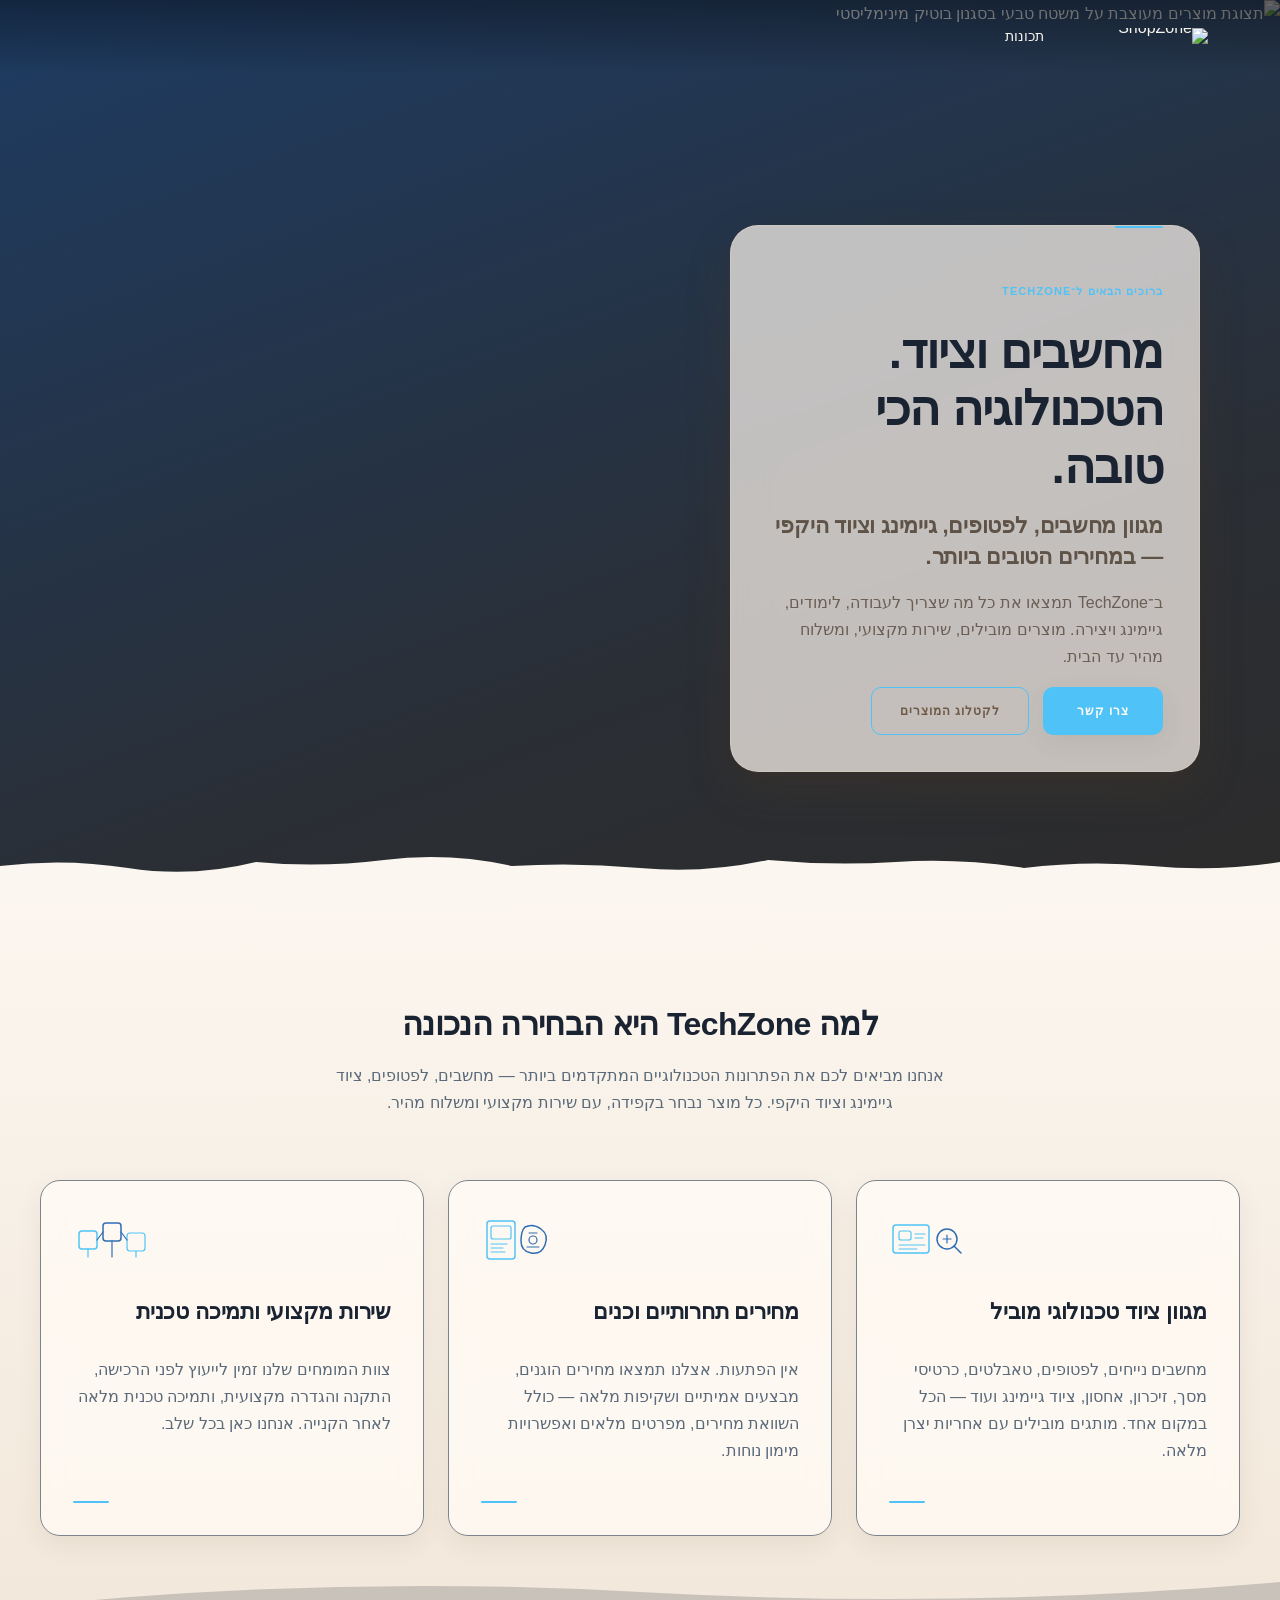
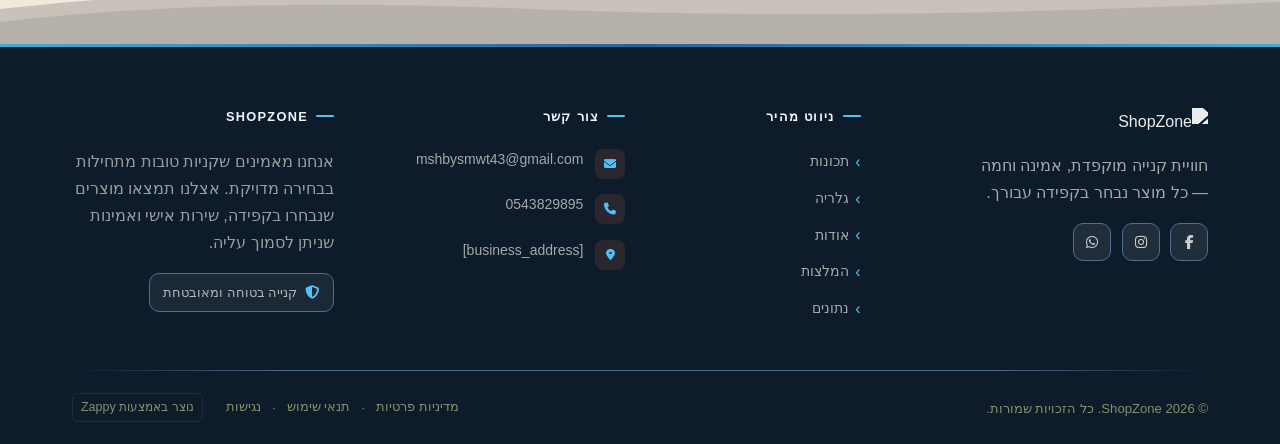
==== index.html @ a3709733 "Background sync: Progressive GitHub Sync" ====
<!DOCTYPE html>
<html lang="he" dir="rtl">
<head>
    <meta charset="UTF-8">
    <meta name="viewport" content="width=device-width, initial-scale=1.0">
    <meta name="robots" content="index, follow">
    <title>ShopZone | מסחר / קמעונאות</title>
    <meta name="description" content="An online store focused on selling products. The specific niche, product type, and brand identity are yet to be defined.">
    <meta name="keywords" content="">
    
    <!-- Favicons -->
    <link rel="icon" type="image/x-icon" href="/assets/favicon.ico">
    <link rel="icon" type="image/png" sizes="16x16" href="/assets/favicon-16x16.png">
    <link rel="icon" type="image/png" sizes="32x32" href="/assets/favicon-32x32.png">
    <link rel="icon" type="image/png" sizes="48x48" href="/assets/favicon-48x48.png">
    <link rel="icon" type="image/png" sizes="192x192" href="/assets/favicon-192x192.png">
    <link rel="icon" type="image/png" sizes="512x512" href="/assets/favicon-512x512.png">
    <link rel="apple-touch-icon" href="/assets/apple-touch-icon.png">
    <!-- Zappy Analytics -->
<script>
(function() {
  'use strict';
  
  // Configuration
  var config = {
    websiteId: '7cd62b9d-da8c-4a7e-b53e-143ec09399de',
    apiUrl: 'https://api.zappy5.com/api/analytics/track',
    sessionDuration: 30 * 60 * 1000, // 30 minutes
    visitorDuration: 30 * 24 * 60 * 60 * 1000, // 30 days
    trackPageViews: true,
    trackClicks: true,
    trackFormSubmissions: true
  };
  
  // Generate or retrieve persistent visitor ID (30 days)
  function getVisitorId() {
    var visitorKey = 'zappy_visitor_' + config.websiteId;
    var visitor = null;
    
    try {
      visitor = localStorage.getItem(visitorKey);
      if (visitor) {
        var visitorData = JSON.parse(visitor);
        var now = Date.now();
        
        // Check if visitor ID is still valid (30 days)
        if (now - visitorData.created < config.visitorDuration) {
          // Update last seen timestamp
          visitorData.lastSeen = now;
          localStorage.setItem(visitorKey, JSON.stringify(visitorData));
          return visitorData.id;
        }
      }
    } catch (e) {
      console.warn('Zappy Analytics: LocalStorage not available');
    }
    
    // Generate new visitor ID
    var newVisitorId = 'zv_' + Date.now() + '_' + Math.random().toString(36).substr(2, 9);
    
    try {
      localStorage.setItem(visitorKey, JSON.stringify({
        id: newVisitorId,
        created: Date.now(),
        lastSeen: Date.now()
      }));
    } catch (e) {
      // Continue without local storage
    }
    
    return newVisitorId;
  }
  
  // Generate or retrieve session ID (30 minutes)
  function getSessionId() {
    var sessionKey = 'zappy_session_' + config.websiteId;
    var session = null;
    
    try {
      session = sessionStorage.getItem(sessionKey);
      if (session) {
        var sessionData = JSON.parse(session);
        var now = Date.now();
        
        // Check if session is still valid
        if (now - sessionData.timestamp < config.sessionDuration) {
          // Update timestamp
          sessionData.timestamp = now;
          sessionStorage.setItem(sessionKey, JSON.stringify(sessionData));
          return sessionData.id;
        }
      }
    } catch (e) {
      console.warn('Zappy Analytics: SessionStorage not available');
    }
    
    // Generate new session ID
    var newSessionId = 'zs_' + Date.now() + '_' + Math.random().toString(36).substr(2, 9);
    
    try {
      sessionStorage.setItem(sessionKey, JSON.stringify({
        id: newSessionId,
        timestamp: Date.now()
      }));
    } catch (e) {
      // Continue without session storage
    }
    
    return newSessionId;
  }
  
  var visitorId = getVisitorId();
  var sessionId = getSessionId();
  
  // Track an event
  function trackEvent(eventType, data) {
    data = data || {};
    
    var eventData = {
      website_id: config.websiteId,
      event_type: eventType,
      page_path: window.location.pathname,
      referrer: document.referrer || 'direct',
      visitor_id: visitorId,
      session_id: sessionId,
      metadata: data
    };
    
    // Use sendBeacon if available (better for page unload events)
    if (navigator.sendBeacon) {
      var blob = new Blob([JSON.stringify(eventData)], { type: 'application/json' });
      navigator.sendBeacon(config.apiUrl, blob);
    } else {
      // Fallback to fetch
      fetch(config.apiUrl, {
        method: 'POST',
        headers: {
          'Content-Type': 'application/json'
        },
        body: JSON.stringify(eventData),
        keepalive: true
      }).catch(function(error) {
        console.warn('Zappy Analytics: Failed to track event', error);
      });
    }
  }
  
  // Track page view
  if (config.trackPageViews) {
    trackEvent('pageview', {
      title: document.title,
      url: window.location.href
    });
  }
  
  // Track clicks on important elements
  if (config.trackClicks) {
    document.addEventListener('click', function(e) {
      var target = e.target;
      
      // Track button clicks (counted as actions)
      if (target.tagName === 'BUTTON' || target.closest('button')) {
        var button = target.tagName === 'BUTTON' ? target : target.closest('button');
        trackEvent('click', {
          element: 'button',
          text: button.textContent.trim().substring(0, 100),
          id: button.id || null,
          class: button.className || null
        });
      }
      
      // Track link clicks (navigation - not counted as actions)
      else if (target.tagName === 'A' || target.closest('a')) {
        var link = target.tagName === 'A' ? target : target.closest('a');
        trackEvent('navigation', {
          element: 'link',
          text: link.textContent.trim().substring(0, 100),
          href: link.href,
          external: link.hostname !== window.location.hostname
        });
      }
    }, true);
  }
  
  // Track form submissions
  if (config.trackFormSubmissions) {
    document.addEventListener('submit', function(e) {
      var form = e.target;
      
      trackEvent('form_submit', {
        form_id: form.id || null,
        form_name: form.name || null,
        form_action: form.action || null,
        form_method: form.method || 'GET'
      });
    }, true);
  }
  
  // Track time on page (send on page unload)
  var pageLoadTime = Date.now();
  
  window.addEventListener('beforeunload', function() {
    var timeOnPage = Math.floor((Date.now() - pageLoadTime) / 1000); // in seconds
    
    trackEvent('page_unload', {
      time_on_page: timeOnPage,
      page_path: window.location.pathname
    });
  });
  
  // Expose tracking function globally for custom events
  window.zappyAnalytics = {
    track: trackEvent,
    getVisitorId: function() { return visitorId; },
    getSessionId: function() { return sessionId; }
  };
  
})();
</script>
<!-- End Zappy Analytics -->
    <meta property="og:title" content="ShopZone | מסחר / קמעונאות">
  <meta property="og:description" content="An online store focused on selling products. The specific niche, product type, and brand identity are yet to be defined.">
  <meta property="og:type" content="website">
  <meta property="og:locale" content="he_IL">
  
  <meta name="twitter:card" content="summary_large_image">
  <meta name="twitter:title" content="ShopZone | מסחר / קמעונאות">
  <meta name="twitter:description" content="An online store focused on selling products. The specific niche, product type, and brand identity are yet to be defined.">
  
  <link rel="stylesheet" href="https://cdnjs.cloudflare.com/ajax/libs/font-awesome/6.4.0/css/all.min.css">

    <!-- Favicons -->
    <link rel="icon" type="image/x-icon" href="/assets/favicon.ico">
    <link rel="icon" type="image/png" sizes="16x16" href="/assets/favicon-16x16.png">
    <link rel="icon" type="image/png" sizes="32x32" href="/assets/favicon-32x32.png">
    <link rel="icon" type="image/png" sizes="48x48" href="/assets/favicon-48x48.png">
    <link rel="icon" type="image/png" sizes="192x192" href="/assets/favicon-192x192.png">
    <link rel="icon" type="image/png" sizes="512x512" href="/assets/favicon-512x512.png">
    <link rel="apple-touch-icon" href="/assets/apple-touch-icon.png">
    <!-- Cookie Consent -->
    <link rel="stylesheet" href="https://cdn.jsdelivr.net/npm/vanilla-cookieconsent@3/dist/cookieconsent.css">
    <script src="https://cdn.jsdelivr.net/npm/vanilla-cookieconsent@3/dist/cookieconsent.umd.js"></script>
    <!-- Mickidum Accessibility Toolbar -->
    <script src="https://cdn.jsdelivr.net/gh/mickidum/acc_toolbar/acctoolbar/acctoolbar.min.js"></script>
    <link rel="stylesheet" href="/styles.css">

    <style id="zappy-dropdown-submenu-styles">
      /* ========== DESKTOP DROPDOWN SUBMENU STYLES ========== */
      /* Base styles for dropdown submenus - parent must be positioned */
      .nav-menu li:has(.sub-menu), nav li:has(.sub-menu), .navbar li:has(.sub-menu), #navMenu li:has(.sub-menu) { position: relative; }
      /* Submenu base - hidden by default */
      .nav-menu .sub-menu, nav .sub-menu, .navbar .sub-menu, #navMenu .sub-menu { display: block !important; position: absolute !important; top: 100%; left: 0; min-width: 220px; background: white; border-radius: 8px; box-shadow: 0 8px 25px rgba(0,0,0,0.15); padding: 8px 0; opacity: 0; visibility: hidden; transform: translateY(10px); transition: all 0.3s ease; z-index: 1000; list-style: none; pointer-events: none; }
      /* CRITICAL: Desktop hover styles to show dropdown */
      .nav-menu li:hover > .sub-menu, nav li:hover > .sub-menu, .navbar li:hover > .sub-menu, #navMenu li:hover > .sub-menu { opacity: 1 !important; visibility: visible !important; transform: translateY(0) !important; pointer-events: auto !important; }
      /* Submenu item styling */
      .sub-menu li { list-style: none; margin: 0; padding: 0; }
      .sub-menu a { display: block !important; padding: 10px 16px !important; color: var(--text-dark, #333) !important; font-weight: 500; text-decoration: none; white-space: nowrap; transition: background-color 0.2s; }
      .sub-menu a:hover { background-color: #f5f5f5; }
      /* RTL (Hebrew/Arabic) dropdown positioning */
      [dir="rtl"] .nav-menu .sub-menu, [dir="rtl"] nav .sub-menu, [dir="rtl"] .navbar .sub-menu, html[lang="he"] .nav-menu .sub-menu, html[lang="he"] nav .sub-menu, html[lang="he"] .navbar .sub-menu, html[lang="ar"] .nav-menu .sub-menu, html[lang="ar"] nav .sub-menu, html[lang="ar"] .navbar .sub-menu { left: auto !important; right: 0 !important; }
      /* Hide empty dropdown menus */
      .sub-menu:empty, .sub-menu:not(:has(li:not(.zappy-hidden-menu-item))), .sub-menu:not(:has(li)) { display: none !important; opacity: 0 !important; visibility: hidden !important; pointer-events: none !important; }
      /* Desktop: show submenu on Menu Group hover */
      li:has(.menu-group-title):hover > .sub-menu { opacity: 1 !important; visibility: visible !important; transform: translateY(0) !important; pointer-events: auto !important; }
      /* Menu Group title styling */
      .nav-menu > li > .menu-group-title, #navMenu > li > .menu-group-title { display: inline-block; padding: 0.5rem 1rem; cursor: default; user-select: none; }
      
      /* ========== MOBILE SUBMENU STYLES ========== */
      @media (max-width: 768px) {
        .nav-menu .sub-menu, nav .sub-menu, .navbar .sub-menu, #navMenu .sub-menu { position: static !important; transform: none !important; box-shadow: none !important; background: transparent !important; max-height: 0; overflow: hidden; opacity: 0; visibility: hidden; transition: max-height 0.3s ease, opacity 0.3s ease; padding: 0 !important; border-radius: 0 !important; }
        .sub-menu.mobile-expanded { max-height: 500px !important; opacity: 1 !important; visibility: visible !important; padding: 8px 0 8px 16px !important; }
        [dir="rtl"] .sub-menu.mobile-expanded, html[lang="he"] .sub-menu.mobile-expanded { padding: 8px 16px 8px 0 !important; }
        /* Disable hover behavior on mobile */
        .nav-menu li:hover > .sub-menu, nav li:hover > .sub-menu, .navbar li:hover > .sub-menu, #navMenu li:hover > .sub-menu { opacity: 0; visibility: hidden; pointer-events: none; }
        .nav-menu li > .sub-menu.mobile-expanded, nav li > .sub-menu.mobile-expanded, .navbar li > .sub-menu.mobile-expanded, #navMenu li > .sub-menu.mobile-expanded { opacity: 1 !important; visibility: visible !important; pointer-events: auto !important; }
        .nav-menu li:has(.sub-menu), nav li:has(.sub-menu), .navbar li:has(.sub-menu), #navMenu li:has(.sub-menu) { display: flex !important; flex-wrap: wrap !important; align-items: center !important; position: relative !important; min-height: 44px !important; }
        .nav-menu li:has(.sub-menu) > a, nav li:has(.sub-menu) > a, .navbar li:has(.sub-menu) > a, #navMenu li:has(.sub-menu) > a { flex: 1 !important; min-width: 0 !important; }
        .nav-menu li:has(.sub-menu) > .menu-group-title, nav li:has(.sub-menu) > .menu-group-title, .navbar li:has(.sub-menu) > .menu-group-title, #navMenu li:has(.sub-menu) > .menu-group-title { flex: 1 !important; min-width: 0 !important; padding: 0 !important; line-height: inherit !important; }
        .nav-menu li:has(.sub-menu) > .sub-menu, nav li:has(.sub-menu) > .sub-menu, .navbar li:has(.sub-menu) > .sub-menu, #navMenu li:has(.sub-menu) > .sub-menu { flex-basis: 100% !important; width: 100% !important; }
        .nav-menu li:has(.sub-menu) > a [class*="chevron"], .nav-menu li:has(.sub-menu) > a [class*="arrow"], .nav-menu li:has(.sub-menu) > a .fa-chevron-down, .nav-menu li:has(.sub-menu) > a .fa-angle-down, nav li:has(.sub-menu) > a [class*="chevron"], nav li:has(.sub-menu) > a [class*="arrow"], #navMenu li:has(.sub-menu) > a [class*="chevron"], #navMenu li:has(.sub-menu) > a [class*="arrow"] { display: none !important; visibility: hidden !important; }
        .mobile-submenu-toggle { display: flex !important; align-items: center !important; justify-content: center !important; width: 44px !important; height: auto !important; background: transparent !important; border: none !important; cursor: pointer !important; color: var(--text-light) !important; position: static !important; flex-shrink: 0 !important; align-self: stretch !important; z-index: 2 !important; padding: 0 !important; margin: 0 !important; }
        .mobile-submenu-toggle::after { content: '' !important; width: 0 !important; height: 0 !important; border-left: 6px solid transparent !important; border-right: 6px solid transparent !important; border-top: 7px solid currentColor !important; transition: transform 0.3s ease !important; }
        .mobile-submenu-toggle.expanded::after { transform: rotate(180deg) !important; }
        .sub-menu a { padding: 10px 0 !important; display: block !important; color: var(--text-light) !important; }
        .navbar .sub-menu li a, nav.navbar .sub-menu li a, .zappy-products-dropdown .sub-menu a { color: var(--text-light) !important; }
      }
      @media (min-width: 769px) { .mobile-submenu-toggle { display: none !important; } }
    </style>

    <style id="mobile-lang-menu-deployed-css">
    @media (max-width: 768px) {
      .lang-switcher,
      .nav-cta-container .lang-switcher,
      .nav-container .lang-switcher,
      .navbar .lang-switcher,
      .navbar .nav-cta-container .lang-switcher,
      .nav-icons-left .lang-switcher,
      .nav-ecommerce-icons .lang-switcher { display: none !important; }
      .mobile-lang-menu { width: 100%; border-top: 1px solid rgba(128,128,128,0.2); padding: 8px 0 0 0; margin-top: 8px; }
      .mobile-lang-toggle { display: flex !important; align-items: center; justify-content: space-between; width: 100%; padding: 12px 16px; background: none; border: none; cursor: pointer; font-size: 15px; color: inherit; font-family: inherit; }
      .mobile-lang-toggle::after { content: ''; display: inline-block; width: 8px; height: 8px; border-right: 2px solid currentColor; border-bottom: 2px solid currentColor; transform: rotate(45deg); transition: transform 0.3s ease; margin-left: 8px; }
      .mobile-lang-toggle.expanded::after { transform: rotate(-135deg); }
      .mobile-lang-options { max-height: 0; overflow: hidden; transition: max-height 0.3s ease; }
      .mobile-lang-options.expanded { max-height: 300px; }
      .mobile-lang-option { display: flex !important; align-items: center; gap: 10px; padding: 10px 24px; text-decoration: none; color: inherit; font-size: 14px; font-family: inherit; }
      .mobile-lang-option:hover { background: rgba(128,128,128,0.1); }
      .mobile-lang-option.active { font-weight: 600; opacity: 0.7; pointer-events: none; }
      .mobile-lang-option img { width: 20px; height: 20px; border-radius: 50%; }
    }
    @media (min-width: 769px) {
      .mobile-lang-menu { display: none !important; }
    }
    </style>

    <style id="zappy-widget-visibility">
      #mic-access-tool-general-button, .mic-access-tool-general-button,
      #mic-init-access-tool .mic-access-tool-general-button, #mic-init-access-tool #mic-access-tool-general-button,
      ._access-icon, #mic-access-tool-box, .mic-access-tool-box,
      #mic-init-access-tool #mic-access-tool-box, div[id*="mic-access-tool-box"], ._access-menu {
        display: none !important; visibility: hidden !important; opacity: 0 !important; pointer-events: none !important;
      }
    </style>
</head>
<body>

  <nav class="navbar" dir="rtl">
  <button class="mobile-toggle" id="mobileToggle" aria-label="Menu">
    <svg class="hamburger-icon" width="24" height="24" viewBox="0 0 24 24" fill="none">
      <path d="M3 12h18M3 6h18M3 18h18" stroke="currentColor" stroke-width="2" stroke-linecap="round"></path>
    </svg>
    <svg class="close-icon" width="24" height="24" viewBox="0 0 24 24" fill="none" style="display: none;">
      <path d="M18 6L6 18M6 6l12 12" stroke="currentColor" stroke-width="2" stroke-linecap="round"></path>
    </svg>
  </button>

  <button class="phone-header-btn" data-phone="0543829895" aria-label="Call">
    <svg width="20" height="20" viewBox="0 0 24 24" fill="currentColor">
      <path d="M22 16.92v3a2 2 0 0 1-2.18 2 19.79 19.79 0 0 1-8.63-3.07 19.5 19.5 0 0 1-6-6 19.79 19.79 0 0 1-3.07-8.67A2 2 0 0 1 4.11 2h3a2 2 0 0 1 2 1.72 12.84 12.84 0 0 0 .7 2.81 2 2 0 0 1-.45 2.11L8.09 9.91a16 16 0 0 0 6 6l1.27-1.27a2 2 0 0 1 2.11-.45 12.84 12.84 0 0 0 2.81.7A2 2 0 0 1 22 16.92z"></path>
    </svg>
  </button>

  <div class="nav-container">
    <div class="nav-right-group"><div class="nav-brand">
      <a href="/" class="logo-link">
        <img src="/assets/business-logo.webp" alt="ShopZone" class="logo">
      </a>
    </div><ul class="nav-menu" id="navMenu"><li><a href="#features">תכונות</a></li></ul></div>

    

    <div class="nav-cta-container"></div>
  </div>
</nav>
<script>

// Navbar Mobile Menu Toggle and Contrast Fix
(function() {
  // Use 'load' event instead of 'DOMContentLoaded' to ensure we run AFTER all other scripts
  window.addEventListener('load', function() {
    
    // FIX MOBILE BUTTON CONTRAST
    // Detect navbar background color and apply contrasting color to mobile buttons
    const navbar = document.querySelector('.navbar, nav, header');
    if (!navbar) {
      console.log('[Navbar] Navbar element not found');
      return;
    }
    
    // DECLARE VARIABLES EARLY to avoid Temporal Dead Zone errors
    // These are used in multiple places below
    let mobileToggle = document.getElementById('mobileToggle') ||
                       document.querySelector('.mobile-toggle') ||
                       document.querySelector('.hamburger') ||
                       document.querySelector('.hamburger-menu') ||
                       document.querySelector('.menu-toggle') ||
                       document.querySelector('.burger-menu') ||
                       document.querySelector('[aria-label="Menu"]') ||
                       document.querySelector('[aria-label="תפריט"]');
    
    const phoneBtn = document.querySelector('.phone-header-btn');
    
    const computedStyle = window.getComputedStyle(navbar);
    let bgColor = computedStyle.backgroundColor;
    
    console.log('[Navbar] Initial navbar background:', bgColor);
    
    // Check if background is transparent or rgba with 0 alpha
    const isTransparent = bgColor === 'transparent' || 
                         bgColor === 'rgba(0, 0, 0, 0)' ||
                         (bgColor.startsWith('rgba') && bgColor.includes(', 0)'));
    
    if (isTransparent) {
      // Check for background-image or gradient
      const bgImage = computedStyle.backgroundImage;
      if (bgImage && bgImage !== 'none') {
        console.log('[Navbar] Navbar has background image/gradient, using dark text');
        bgColor = 'rgb(240, 240, 240)'; // Assume light background
      } else {
        // Transparent navbar - check body background
        const bodyBg = window.getComputedStyle(document.body).backgroundColor;
        console.log('[Navbar] Navbar transparent, using body background:', bodyBg);
        bgColor = bodyBg;
      }
    }
    
    // Calculate luminance to determine if background is light or dark
    const rgb = bgColor.match(/\d+/g);
    if (rgb && rgb.length >= 3) {
      const r = parseInt(rgb[0]);
      const g = parseInt(rgb[1]);
      const b = parseInt(rgb[2]);
      const luminance = (0.299 * r + 0.587 * g + 0.114 * b) / 255;
      
      // Mobile button colors are set by Claude's AI-generated CSS (same as .nav-menu a)
      // No dynamic color overrides needed - colors come from the generated navbar CSS
      console.log('[Navbar] Mobile button colors preserved from Claude CSS (luminance:', luminance.toFixed(2) + ')');
      
      // FIX ICON SIZES - Ensure SVGs are properly sized and visible
      // INJECT CRITICAL CSS TO OVERRIDE ANY CONFLICTING RULES
      const criticalCSS = document.createElement('style');
      criticalCSS.id = 'zappy-mobile-nav-fix';
      const htmlLang = document.documentElement.lang || 'en';
      const htmlDir = document.documentElement.dir || 'ltr';
      // Check both dir attribute AND lang for RTL detection
      // dir="rtl" is the most reliable indicator
      const isRTL = htmlDir === 'rtl' || htmlLang === 'he' || htmlLang === 'ar';
      
      criticalCSS.textContent = `
        /* Hide mobile buttons on desktop, show only on mobile */
        @media (min-width: 769px) {
          .mobile-toggle,
          .phone-header-btn {
            display: none !important;
          }
        }
        
        /* Show and position mobile buttons correctly on mobile */
        @media (max-width: 768px) {
          .mobile-toggle,
          .phone-header-btn {
            position: absolute !important;
            top: 50% !important;
            transform: translateY(-50%) !important;
            z-index: 1001 !important;
            display: flex !important;
            align-items: center !important;
            justify-content: center !important;
            width: 36px !important;
            height: 36px !important;
            border-radius: 50% !important;
            border: none !important;
            cursor: pointer !important;
            padding: 6px !important;
            background: none !important;
            color: var(--nav-text, var(--text-light)) !important;
          }
          
          /* LTR positioning (default): hamburger LEFT, phone RIGHT */
          html:not([dir="rtl"]):not([lang="he"]):not([lang="ar"]) .mobile-toggle,
          html[dir="ltr"] .mobile-toggle {
            left: 12px !important;
            right: auto !important;
          }
          html:not([dir="rtl"]):not([lang="he"]):not([lang="ar"]) .phone-header-btn,
          html[dir="ltr"] .phone-header-btn {
            right: 12px !important;
            left: auto !important;
          }
          
          /* RTL positioning: hamburger RIGHT, phone LEFT */
          html[dir="rtl"] .mobile-toggle,
          html[lang="he"] .mobile-toggle,
          html[lang="ar"] .mobile-toggle {
            right: 12px !important;
            left: auto !important;
          }
          html[dir="rtl"] .phone-header-btn,
          html[lang="he"] .phone-header-btn,
          html[lang="ar"] .phone-header-btn {
            left: 12px !important;
            right: auto !important;
          }
          
          /* CRITICAL: Ensure nav-container has min-height on mobile */
          /* All children are positioned absolutely/fixed on mobile, so height:auto collapses to 0 */
          .nav-container {
            min-height: 70px !important;
            position: relative !important;
          }
          
          /* Ensure SVG icons are properly sized and inherit color */
          .mobile-toggle svg,
          .phone-header-btn svg {
            width: 24px !important;
            height: 24px !important;
            /* Don't force display - let JavaScript control hamburger/close toggle */
          }
          
          /* Reset nav-cta-container on mobile - remove desktop box-shadow/padding */
          /* that creates a visible ghost box when CTA button is hidden */
          .nav-cta-container {
            box-shadow: none !important;
            padding: 0 !important;
          }
          
          /* Hide nav-cta-container entirely on mobile when there's no lang-switcher */
          /* (only the CTA button is inside, and it's hidden on mobile) */
          .nav-cta-container:not(:has(.lang-switcher)) {
            display: none !important;
          }
          
          /* CRITICAL: Prevent hero image fade gradient from bleeding over headline text */
          /* The .image-fade-gradient has bottom: -30px (extends below parent) */
          /* On mobile stacked layout, this overlaps the h1 text below the image */
          .hero-image-column {
            overflow: hidden !important;
          }
          .image-fade-gradient {
            bottom: 0 !important;
          }
          
          /* Hide desktop language switcher on mobile - hamburger menu handles it */
          /* High specificity to override stored CSS */
          .lang-switcher,
          .nav-cta-container .lang-switcher,
          .nav-container .lang-switcher,
          .navbar .lang-switcher,
          .navbar .nav-cta-container .lang-switcher {
            display: none !important;
          }
        }
      `;
      
      // Remove existing fix if present and inject new one
      const existing = document.getElementById('zappy-mobile-nav-fix');
      if (existing) existing.remove();
      document.head.appendChild(criticalCSS);
      
      console.log('[Navbar] Critical CSS injected for mobile nav positioning');
      
      // ONLY apply inline positioning styles on mobile viewport
      // On desktop, the CSS handles hiding these buttons with display: none
      // Inline styles were breaking desktop layout by overriding CSS
      const isMobileViewport = window.innerWidth <= 768;
      
      if (mobileToggle) {
        // Icon sizing applies to all viewports for consistency
        const hamburgerIcon = mobileToggle.querySelector('.hamburger-icon');
        const closeIcon = mobileToggle.querySelector('.close-icon');
        
        if (hamburgerIcon) {
          hamburgerIcon.style.setProperty('width', '24px', 'important');
          hamburgerIcon.style.setProperty('height', '24px', 'important');
          hamburgerIcon.style.setProperty('display', 'block', 'important'); // Show hamburger by default
        }
        if (closeIcon) {
          closeIcon.style.setProperty('width', '24px', 'important');
          closeIcon.style.setProperty('height', '24px', 'important');
          closeIcon.style.setProperty('display', 'none', 'important'); // Hide close icon by default
        }
        
        // ONLY set positioning inline styles on mobile
        if (isMobileViewport) {
          mobileToggle.style.setProperty('position', 'absolute', 'important');
          mobileToggle.style.setProperty('top', '50%', 'important');
          mobileToggle.style.setProperty('transform', 'translateY(-50%)', 'important');
          mobileToggle.style.setProperty('z-index', '1001', 'important');
          
          // Clear any inline left/right so CSS can take over based on html[dir]
          mobileToggle.style.removeProperty('left');
          mobileToggle.style.removeProperty('right');
          
          console.log('[Navbar] Mobile toggle positioning applied (mobile viewport)');
        } else {
          // On desktop, clear any positioning styles to let CSS handle it
          mobileToggle.style.removeProperty('position');
          mobileToggle.style.removeProperty('top');
          mobileToggle.style.removeProperty('transform');
          mobileToggle.style.removeProperty('z-index');
          mobileToggle.style.removeProperty('left');
          mobileToggle.style.removeProperty('right');
          console.log('[Navbar] Desktop viewport - cleared mobile toggle inline positioning');
        }
      }
      
      if (phoneBtn) {
        // Icon sizing applies to all viewports
        const phoneIcon = phoneBtn.querySelector('svg');
        if (phoneIcon) {
          phoneIcon.style.width = '24px';
          phoneIcon.style.height = '24px';
          phoneIcon.setAttribute('width', '24');
          phoneIcon.setAttribute('height', '24');
        }
        
        // ONLY set positioning inline styles on mobile
        if (isMobileViewport) {
          phoneBtn.style.setProperty('position', 'absolute', 'important');
          phoneBtn.style.setProperty('top', '50%', 'important');
          phoneBtn.style.setProperty('transform', 'translateY(-50%)', 'important');
          phoneBtn.style.setProperty('z-index', '1001', 'important');
          
          // Clear any inline left/right so CSS can take over based on html[dir]
          phoneBtn.style.removeProperty('left');
          phoneBtn.style.removeProperty('right');
          
          console.log('[Navbar] Phone button positioning applied (mobile viewport)');
        } else {
          // On desktop, clear any positioning styles to let CSS handle it
          phoneBtn.style.removeProperty('position');
          phoneBtn.style.removeProperty('top');
          phoneBtn.style.removeProperty('transform');
          phoneBtn.style.removeProperty('z-index');
          phoneBtn.style.removeProperty('left');
          phoneBtn.style.removeProperty('right');
          console.log('[Navbar] Desktop viewport - cleared phone button inline positioning');
        }
      }
    } else {
      console.log('[Navbar] Could not parse background color:', bgColor);
    }
    
    // MOBILE MENU TOGGLE
    // Re-query in case DOM changed (mobileToggle already declared at top of function)
    mobileToggle = document.getElementById('mobileToggle') ||
                   document.querySelector('.mobile-toggle') ||
                   document.querySelector('.hamburger') ||
                   document.querySelector('.hamburger-menu') ||
                   document.querySelector('.menu-toggle') ||
                   document.querySelector('.burger-menu') ||
                   document.querySelector('[aria-label="Menu"]') ||
                   document.querySelector('[aria-label="תפריט"]');
    
    // EXPANDED SEARCH: Find nav menu by ID or class
    const navMenu = document.getElementById('navMenu') ||
                  document.querySelector('.nav-menu') ||
                  document.querySelector('.nav-links') ||
                  document.querySelector('nav ul:not(.submenu)');
    
    if (!mobileToggle || !navMenu) {
      console.log('[Navbar] Mobile toggle or menu not found:', { toggle: !!mobileToggle, menu: !!navMenu });
      return;
    }
    
    // Ensure navMenu has ID for CSS targeting
    if (!navMenu.id) {
      navMenu.id = 'navMenu';
    }
    
    console.log('[Navbar] Initializing mobile menu...');
    
    // Remove any existing event listeners by cloning the button
    const newToggle = mobileToggle.cloneNode(true);
    mobileToggle.parentNode.replaceChild(newToggle, mobileToggle);
    
    // Toggle menu on button click - use newToggle now
    newToggle.addEventListener('click', function(e) {
      e.preventDefault();
      e.stopPropagation();
      
      const hamburgerIcon = this.querySelector('.hamburger-icon');
      const closeIcon = this.querySelector('.close-icon');
      const isActive = navMenu.classList.contains('active');
      
      if (isActive) {
        // Close menu
        navMenu.classList.remove('active');
        if (hamburgerIcon) hamburgerIcon.style.setProperty('display', 'block', 'important');
        if (closeIcon) closeIcon.style.setProperty('display', 'none', 'important');
        document.body.style.overflow = '';
        console.log('[Navbar] Menu closed');
      } else {
        // Open menu
        navMenu.classList.add('active');
        if (hamburgerIcon) hamburgerIcon.style.setProperty('display', 'none', 'important');
        if (closeIcon) closeIcon.style.setProperty('display', 'block', 'important');
        document.body.style.overflow = 'hidden';
        console.log('[Navbar] Menu opened');
      }
    });
    
    // Close menu when clicking nav links (but NOT dropdown toggles)
    const navLinks = navMenu.querySelectorAll('a');
    navLinks.forEach(function(link) {
      link.addEventListener('click', function() {
        // Don't close if it's a dropdown child (unless it's a real navigation link)
        if (this.getAttribute('href') === '#') return;
        
        const hamburgerIcon = newToggle.querySelector('.hamburger-icon');
        const closeIcon = newToggle.querySelector('.close-icon');
        
        navMenu.classList.remove('active');
        if (hamburgerIcon) hamburgerIcon.style.setProperty('display', 'block', 'important');
        if (closeIcon) closeIcon.style.setProperty('display', 'none', 'important');
        document.body.style.overflow = '';
        console.log('[Navbar] Menu closed (link clicked)');
      });
    });
    
    // DROPDOWN MENU TOGGLE (for mobile and touch devices)
    var dropdownToggles = navMenu.querySelectorAll('.dropdown-toggle');
    dropdownToggles.forEach(function(toggle) {
      toggle.addEventListener('click', function(e) {
        e.preventDefault();
        e.stopPropagation();
        var parent = this.closest('.nav-dropdown');
        if (!parent) return;
        
        // Close other open dropdowns at the same level
        var siblings = parent.parentNode.querySelectorAll('.nav-dropdown.open');
        siblings.forEach(function(sib) {
          if (sib !== parent) sib.classList.remove('open');
        });
        
        parent.classList.toggle('open');
        console.log('[Navbar] Dropdown toggled:', parent.classList.contains('open') ? 'open' : 'closed');
      });
    });
    
    // Close dropdowns when clicking outside
    document.addEventListener('click', function(e) {
      if (!e.target.closest('.nav-dropdown')) {
        var openDropdowns = document.querySelectorAll('.nav-dropdown.open');
        openDropdowns.forEach(function(dd) { dd.classList.remove('open'); });
      }
    });
    
    console.log('[Navbar] Dropdown handlers initialized for ' + dropdownToggles.length + ' dropdowns');
    
    // Phone button functionality (phoneBtn already declared at top of function)
    if (phoneBtn) {
      phoneBtn.addEventListener('click', function() {
        // Get phone number from placeholder in page or use default
        const phoneLinks = document.querySelectorAll('a[href^="tel:"]');
        const phoneNumber = phoneLinks.length > 0 
          ? phoneLinks[0].getAttribute('href').replace('tel:', '')
          : '0543829895';
        
        window.location.href = 'tel:' + phoneNumber;
        console.log('[Navbar] Phone button clicked');
      });
    }
    
    console.log('[Navbar] Mobile menu initialized successfully');
    
    // === WHATSAPP BUTTON VISIBILITY FIX ===
    // Ensure WhatsApp floating button is hidden on desktop and visible on mobile
    // IMPORTANT: Only target the floating button by its class, NOT generic wa.me links
    const handleWhatsAppVisibility = function() {
      const whatsappBtn = document.querySelector('.whatsapp-float');
      if (whatsappBtn) {
        const isDesktop = window.innerWidth >= 769;
        if (isDesktop) {
          whatsappBtn.style.setProperty('display', 'none', 'important');
          whatsappBtn.style.setProperty('visibility', 'hidden', 'important');
          whatsappBtn.style.setProperty('opacity', '0', 'important');
          whatsappBtn.style.setProperty('pointer-events', 'none', 'important');
          console.log('[WhatsApp] Button hidden on desktop');
        } else {
          whatsappBtn.style.removeProperty('display');
          whatsappBtn.style.removeProperty('visibility');
          whatsappBtn.style.removeProperty('opacity');
          whatsappBtn.style.removeProperty('pointer-events');
          console.log('[WhatsApp] Button visible on mobile');
        }
      }
    };
    
    // Run on load
    handleWhatsAppVisibility();
    
    // Run on resize with debouncing
    let resizeTimer;
    window.addEventListener('resize', function() {
      clearTimeout(resizeTimer);
      resizeTimer = setTimeout(handleWhatsAppVisibility, 100);
    });
  });
})();

</script>
  
  <main>
    <section id="hero" class="index-hero-section" data-layout-spec="בית-hero" dir="rtl" data-hero-type="fullscreen-scrim">
  <!-- Background Image -->
  <div class="index-hero-bg">
    <img data-hero-bg="true" data-placeholder="index-hero-image-1" data-context="Warm natural-light lifestyle retail scene: a beautifully arranged flat lay or tabletop display with curated everyday products — ceramics, small goods, wrapped packages — on a linen or marble surface. Soft morning light, warm cream and terracotta tones, editorial premium feel, no people, calm and inviting atmosphere, high-end boutique retail photography." width="1200" height="700" src="/assets/site-index-hero-image-1-1775241891727-wru6cg.webp?v=1775241891727" alt="תצוגת מוצרים מעוצבת על משטח טבעי בסגנון בוטיק מינימליסטי">
  </div>

  <!-- Scrim Overlay -->
  <div class="index-hero-scrim" aria-hidden="true"></div>

  <!-- Frosted Card -->
  <div class="index-hero-card-wrapper">
    <div class="index-hero-card">
      <!-- Decorative accent line -->
      <div class="index-hero-accent-line" aria-hidden="true"></div>

      <span class="index-hero-eyebrow">ברוכים הבאים ל־TechZone</span>

      <h1 class="index-hero-h1">מחשבים וציוד.<br>הטכנולוגיה הכי טובה.</h1>

      <h3 class="index-hero-h3">מגוון מחשבים, לפטופים, גיימינג וציוד היקפי — במחירים הטובים ביותר.</h3>

      <p class="index-hero-body">ב־TechZone תמצאו את כל מה שצריך לעבודה, לימודים, גיימינג ויצירה. מוצרים מובילים, שירות מקצועי, ומשלוח מהיר עד הבית.</p>

      <div class="index-hero-ctas">
        <a href="#contact" class="index-hero-btn-primary">צרו קשר</a>
        <a href="#showcase" class="index-hero-btn-secondary">לקטלוג המוצרים</a>
      </div>
    </div>
  </div>

  <!-- Bottom SVG Divider (torn paper edge to light section) -->
  <div class="index-hero-divider-wrapper">
    <svg data-no-icon-edit="true" aria-hidden="true" viewBox="0 0 1200 72" preserveAspectRatio="none" xmlns="http://www.w3.org/2000/svg">
      <path d="M0,72 L0,38 Q60,30 120,40 T240,34 Q300,40 360,32 T480,38 Q540,34 600,40 T720,32 Q780,38 840,34 T960,40 Q1020,32 1080,38 T1200,34 L1200,72 Z" fill="#fbf6ef"></path>
    </svg>
  </div>
</section>





<section id="features" class="index-features-section" data-layout-spec="בית-features" dir="rtl">
  <div class="index-features-container">
    <div class="index-features-intro">
      <h2 class="index-features-heading">למה TechZone היא הבחירה הנכונה</h2>
      <p class="index-features-subheading">אנחנו מביאים לכם את הפתרונות הטכנולוגיים המתקדמים ביותר — מחשבים, לפטופים, ציוד גיימינג וציוד היקפי. כל מוצר נבחר בקפידה, עם שירות מקצועי ומשלוח מהיר.</p>
    </div>

    <div class="index-features-grid">

      <!-- Card 1: Curated Browsing -->
      <article class="index-feature-card">
        <div class="index-feature-illustration" aria-hidden="true">
          <svg data-no-icon-edit="true" aria-hidden="true" viewBox="0 0 80 56" fill="none" xmlns="http://www.w3.org/2000/svg" width="80" height="56">
            <rect x="4" y="12" width="36" height="28" rx="3" stroke="#4FC3F7" stroke-width="1.5" fill="none"></rect>
            <rect x="10" y="18" width="12" height="9" rx="2" stroke="#4FC3F7" stroke-width="1.2" fill="none"></rect>
            <line x1="26" y1="21" x2="36" y2="21" stroke="#4FC3F7" stroke-width="1.2" stroke-linecap="round"></line>
            <line x1="26" y1="25" x2="34" y2="25" stroke="#4FC3F7" stroke-width="1.2" stroke-linecap="round"></line>
            <line x1="10" y1="32" x2="36" y2="32" stroke="#4FC3F7" stroke-width="1" stroke-linecap="round"></line>
            <line x1="10" y1="36" x2="28" y2="36" stroke="#4FC3F7" stroke-width="1" stroke-linecap="round"></line>
            <circle cx="58" cy="26" r="10" stroke="#2E6DB4" stroke-width="1.5" fill="none"></circle>
            <line x1="65" y1="33" x2="72" y2="40" stroke="#2E6DB4" stroke-width="1.5" stroke-linecap="round"></line>
            <line x1="54" y1="26" x2="62" y2="26" stroke="#2E6DB4" stroke-width="1.2" stroke-linecap="round"></line>
            <line x1="58" y1="22" x2="58" y2="30" stroke="#2E6DB4" stroke-width="1.2" stroke-linecap="round"></line>
          </svg>
        </div>
        <div class="index-feature-content">
          <h3 class="index-feature-title">מגוון ציוד טכנולוגי מוביל</h3>
          <p class="index-feature-text">מחשבים נייחים, לפטופים, טאבלטים, כרטיסי מסך, זיכרון, אחסון, ציוד גיימינג ועוד — הכל במקום אחד. מותגים מובילים עם אחריות יצרן מלאה.</p>
          <div class="index-feature-accent-line" aria-hidden="true"></div>
        </div>
      </article>

      <!-- Card 2: Product Storytelling -->
      <article class="index-feature-card">
        <div class="index-feature-illustration" aria-hidden="true">
          <svg data-no-icon-icon="true" aria-hidden="true" viewBox="0 0 80 56" fill="none" xmlns="http://www.w3.org/2000/svg" width="80" height="56">
            <rect x="6" y="8" width="28" height="38" rx="3" stroke="#4FC3F7" stroke-width="1.5" fill="none"></rect>
            <rect x="10" y="13" width="20" height="13" rx="2" stroke="#4FC3F7" stroke-width="1.2" fill="none"></rect>
            <line x1="10" y1="31" x2="26" y2="31" stroke="#4FC3F7" stroke-width="1.2" stroke-linecap="round"></line>
            <line x1="10" y1="35" x2="22" y2="35" stroke="#4FC3F7" stroke-width="1" stroke-linecap="round"></line>
            <line x1="10" y1="39" x2="24" y2="39" stroke="#4FC3F7" stroke-width="1" stroke-linecap="round"></line>
            <path d="M44 14 Q52 10 60 16 Q68 22 64 32 Q60 42 50 40 Q40 38 40 28 Q40 18 44 14Z" stroke="#2E6DB4" stroke-width="1.5" fill="none"></path>
            <circle cx="52" cy="27" r="4" stroke="#2E6DB4" stroke-width="1.2" fill="none"></circle>
            <line x1="48" y1="20" x2="56" y2="20" stroke="#2E6DB4" stroke-width="1" stroke-linecap="round"></line>
            <line x1="46" y1="34" x2="58" y2="34" stroke="#2E6DB4" stroke-width="1" stroke-linecap="round"></line>
          </svg>
        </div>
        <div class="index-feature-content">
          <h3 class="index-feature-title">מחירים תחרותיים וכנים</h3>
          <p class="index-feature-text">אין הפתעות. אצלנו תמצאו מחירים הוגנים, מבצעים אמיתיים ושקיפות מלאה — כולל השוואת מחירים, מפרטים מלאים ואפשרויות מימון נוחות.</p>
          <div class="index-feature-accent-line" aria-hidden="true"></div>
        </div>
      </article>

      <!-- Card 3: Flexible Structure -->
      <article class="index-feature-card">
        <div class="index-feature-illustration" aria-hidden="true">
          <svg data-no-icon-edit="true" aria-hidden="true" viewBox="0 0 80 56" fill="none" xmlns="http://www.w3.org/2000/svg" width="80" height="56">
            <rect x="6" y="18" width="18" height="18" rx="3" stroke="#4FC3F7" stroke-width="1.5" fill="none"></rect>
            <rect x="30" y="10" width="18" height="18" rx="3" stroke="#2E6DB4" stroke-width="1.5" fill="none"></rect>
            <rect x="54" y="20" width="18" height="18" rx="3" stroke="#4FC3F7" stroke-width="1.2" fill="none"></rect>
            <line x1="24" y1="27" x2="30" y2="19" stroke="#2E6DB4" stroke-width="1.2" stroke-linecap="round"></line>
            <line x1="48" y1="19" x2="54" y2="27" stroke="#2E6DB4" stroke-width="1.2" stroke-linecap="round"></line>
            <line x1="15" y1="36" x2="15" y2="44" stroke="#4FC3F7" stroke-width="1.2" stroke-linecap="round"></line>
            <line x1="39" y1="28" x2="39" y2="44" stroke="#2E6DB4" stroke-width="1.2" stroke-linecap="round"></line>
            <line x1="63" y1="38" x2="63" y2="44" stroke="#4FC3F7" stroke-width="1.2" stroke-linecap="round"></line>
          </svg>
        </div>
        <div class="index-feature-content">
          <h3 class="index-feature-title">שירות מקצועי ותמיכה טכנית</h3>
          <p class="index-feature-text">צוות המומחים שלנו זמין לייעוץ לפני הרכישה, התקנה והגדרה מקצועית, ותמיכה טכנית מלאה לאחר הקנייה. אנחנו כאן בכל שלב.</p>
          <div class="index-feature-accent-line" aria-hidden="true"></div>
        </div>
      </article>

    </div>
  </div>

  <!-- Bottom Divider: dusty-blue arc band transitioning to showcase section -->
  <div class="index-features-divider-wrapper">
    <svg data-no-icon-edit="true" aria-hidden="true" viewBox="0 0 1200 90" preserveAspectRatio="none" xmlns="http://www.w3.org/2000/svg">
      <path d="M0,90 L0,55 Q300,20 600,38 Q900,56 1200,28 L1200,90 Z" fill="var(--bg-dark)" fill-opacity="0.18"></path>
      <path d="M0,90 L0,68 Q200,42 500,55 Q800,68 1200,48 L1200,90 Z" fill="var(--bg-dark)" fill-opacity="0.10"></path>
    </svg>
  </div>

</section>






















  </main>
  
  



<footer class="site-footer" dir="rtl">
  <div class="footer-container">
    <div class="footer-top">

      <!-- Column 1: Company Info -->
      <div class="footer-col footer-brand">
        <a href="/" class="footer-logo-link">
          <img src="/assets/business-logo.webp" alt="ShopZone" class="logo">
        </a>
        <p class="footer-tagline">חוויית קנייה מוקפדת, אמינה וחמה — כל מוצר נבחר בקפידה עבורך.</p>
        <div class="footer-social">
          <a href="[facebook_handle]" aria-label="Facebook"><i class="fab fa-facebook-f"></i></a>
          <a href="[instagram_handle]" aria-label="Instagram"><i class="fab fa-instagram"></i></a>
          <a href="[whatsapp_handle]" aria-label="WhatsApp"><i class="fab fa-whatsapp"></i></a>
        </div>
      </div>

      <!-- Column 2: Quick Links -->
      <div class="footer-col">
        <h4 class="footer-heading"><span class="heading-accent"></span>ניווט מהיר</h4>
        <ul class="footer-links">
          <li><a href="#features">תכונות</a></li>
          <li><a href="#showcase">גלריה</a></li>
          <li><a href="#about">אודות</a></li>
          <li><a href="#testimonials">המלצות</a></li>
          <li><a href="#stats">נתונים</a></li>
        </ul>
      </div>

      <!-- Column 3: Contact Info -->
      <div class="footer-col">
        <h4 class="footer-heading"><span class="heading-accent"></span>צור קשר</h4>
        <ul class="footer-contact">
          <li>
            <span class="contact-icon"><i class="fas fa-envelope"></i></span>
            <span class="contact-text"><a href="mailto:mshbysmwt43@gmail.com">mshbysmwt43@gmail.com</a></span>
          </li>
          <li>
            <span class="contact-icon"><i class="fas fa-phone"></i></span>
            <span class="contact-text"><a href="tel:0543829895">0543829895</a></span>
          </li>
          <li><a href="/"><span class="contact-icon"><i class="fas fa-map-marker-alt"></i></span>
            <span class="contact-text">[business_address]</span></a></li>
        </ul>
      </div>

      <!-- Column 4: About / Extra -->
      <div class="footer-col footer-extra">
        <h4 class="footer-heading"><span class="heading-accent"></span>ShopZone</h4>
        <p class="footer-about-text">אנחנו מאמינים שקניות טובות מתחילות בבחירה מדויקת. אצלנו תמצאו מוצרים שנבחרו בקפידה, שירות אישי ואמינות שניתן לסמוך עליה.</p>
        <div class="footer-badge">
          <i class="fas fa-shield-alt"></i>
          <span>קנייה בטוחה ומאובטחת</span>
        </div>
      </div>

    </div>

    <div class="footer-divider"></div>

    <!-- Bottom Bar -->
    <div class="footer-bottom">
      <div class="footer-bottom-right">
        <span class="footer-copyright">© 2026 ShopZone. כל הזכויות שמורות.</span>
      </div>
      <div class="footer-bottom-left">
        <nav class="footer-legal" aria-label="קישורים משפטיים">
          <a href="/privacy">מדיניות פרטיות</a>
          <span class="legal-sep">·</span>
          <a href="/terms">תנאי שימוש</a>
          <span class="legal-sep">·</span>
          <a href="/accessibility">נגישות</a>
        </nav>
        <a href="https://zappy5.com" target="_blank" class="zappy-attribution">נוצר באמצעות Zappy</a>
      </div>
    </div>

  </div>
</footer>
  
  <a href="https://wa.me/[whatsapp_handle]" class="whatsapp-float" aria-label="WhatsApp">
    <i class="fab fa-whatsapp"></i>
  </a>
  
  <div data-integration="accessibility:toolbar"></div>

    <script src="/script.js"></script>

    <script id="zappy-mobile-submenu-script">
    (function() {
      function initMobileSubmenuToggles() {
        if (window.innerWidth > 768) {
          document.querySelectorAll('.mobile-submenu-toggle').forEach(function(btn) { btn.remove(); });
          document.querySelectorAll('.sub-menu.mobile-expanded').forEach(function(menu) { menu.classList.remove('mobile-expanded'); });
          return;
        }
        var items = document.querySelectorAll('.nav-menu li:has(.sub-menu), nav li:has(.sub-menu), .navbar li:has(.sub-menu), #navMenu li:has(.sub-menu)');
        items.forEach(function(li) {
          if (li.querySelector('.mobile-submenu-toggle')) return;
          var submenu = li.querySelector('.sub-menu');
          var parentLink = li.querySelector(':scope > a');
          if (!submenu || !parentLink) return;
          var toggleBtn = document.createElement('button');
          toggleBtn.className = 'mobile-submenu-toggle';
          toggleBtn.setAttribute('aria-label', 'Toggle submenu');
          toggleBtn.setAttribute('type', 'button');
          parentLink.insertAdjacentElement('afterend', toggleBtn);
          toggleBtn.addEventListener('click', function(e) {
            e.preventDefault(); e.stopPropagation();
            document.querySelectorAll('.sub-menu.mobile-expanded').forEach(function(menu) {
              if (menu !== submenu) { menu.classList.remove('mobile-expanded'); var t = menu.parentElement.querySelector('.mobile-submenu-toggle'); if(t) t.classList.remove('expanded'); }
            });
            submenu.classList.toggle('mobile-expanded');
            toggleBtn.classList.toggle('expanded');
          });
        });
      }
      if (document.readyState === 'loading') { document.addEventListener('DOMContentLoaded', initMobileSubmenuToggles); }
      else { initMobileSubmenuToggles(); }
      var resizeTimer; window.addEventListener('resize', function() { clearTimeout(resizeTimer); resizeTimer = setTimeout(initMobileSubmenuToggles, 250); });
      // Re-initialize when mobile menu becomes visible (MutationObserver)
      var observer = new MutationObserver(function(mutations) {
        mutations.forEach(function(mutation) {
          if (mutation.type === 'attributes') {
            var target = mutation.target;
            if (target.classList && (target.classList.contains('active') || target.classList.contains('open'))) {
              setTimeout(initMobileSubmenuToggles, 100);
            }
          }
        });
      });
      setTimeout(function() {
        document.querySelectorAll('.mobile-menu, .nav-menu, #navMenu, nav').forEach(function(menu) {
          observer.observe(menu, { attributes: true, attributeFilter: ['class', 'style'] });
        });
      }, 500);
    })();
    </script>

    <script id="zappy-mobile-lang-menu-script">
    (function() {
      function initMobileLangMenu() {
        if (window.innerWidth > 768) {
          var existingMenu = document.querySelector('.mobile-lang-menu');
          if (existingMenu) existingMenu.remove();
          return;
        }
        if (document.querySelector('.mobile-lang-menu')) return;
        var switcher = document.querySelector('.lang-switcher');
        if (!switcher) return;
        var dropdown = switcher.querySelector('.lang-switcher-dropdown');
        if (!dropdown) return;
        var options = dropdown.querySelectorAll('.lang-option');
        if (options.length === 0) return;
        var navMenu = document.getElementById('navMenu') || document.querySelector('.nav-menu') || document.querySelector('nav ul');
        if (!navMenu) return;
        var currentLang = document.documentElement.lang || 'en';
        var langConfigs = {
          he: {name:'עברית',flag:'https://api.iconify.design/circle-flags/il.svg'},
          en: {name:'English',flag:'https://api.iconify.design/circle-flags/us.svg'},
          ar: {name:'العربية',flag:'https://api.iconify.design/circle-flags/sa.svg'},
          fr: {name:'Français',flag:'https://api.iconify.design/circle-flags/fr.svg'},
          es: {name:'Español',flag:'https://api.iconify.design/circle-flags/es.svg'},
          de: {name:'Deutsch',flag:'https://api.iconify.design/circle-flags/de.svg'},
          ru: {name:'Русский',flag:'https://api.iconify.design/circle-flags/ru.svg'},
          zh: {name:'中文',flag:'https://api.iconify.design/circle-flags/cn.svg'},
          ja: {name:'日本語',flag:'https://api.iconify.design/circle-flags/jp.svg'},
          pt: {name:'Português',flag:'https://api.iconify.design/circle-flags/br.svg'},
          it: {name:'Italiano',flag:'https://api.iconify.design/circle-flags/it.svg'},
          ko: {name:'한국어',flag:'https://api.iconify.design/circle-flags/kr.svg'}
        };
        var container = document.createElement('div');
        container.className = 'mobile-lang-menu';
        var currentConfig = langConfigs[currentLang] || {name:currentLang,flag:''};
        var toggleBtn = document.createElement('button');
        toggleBtn.className = 'mobile-lang-toggle';
        toggleBtn.type = 'button';
        var currentFlagHtml = currentConfig.flag ? '<img src="' + currentConfig.flag + '" width="20" height="20" alt="" style="border-radius:50%;margin-right:8px;margin-left:8px;">' : '';
        toggleBtn.innerHTML = currentFlagHtml + currentConfig.name;
        container.appendChild(toggleBtn);
        var optionsDiv = document.createElement('div');
        optionsDiv.className = 'mobile-lang-options';
        var currentLink = document.createElement('a');
        currentLink.className = 'mobile-lang-option active';
        currentLink.href = '#';
        currentLink.innerHTML = currentFlagHtml + currentConfig.name;
        optionsDiv.appendChild(currentLink);
        options.forEach(function(opt) {
          var link = document.createElement('a');
          link.className = 'mobile-lang-option';
          link.href = opt.getAttribute('href');
          link.innerHTML = opt.innerHTML;
          optionsDiv.appendChild(link);
        });
        container.appendChild(optionsDiv);
        navMenu.appendChild(container);
        toggleBtn.addEventListener('click', function(e) {
          e.preventDefault();
          e.stopPropagation();
          toggleBtn.classList.toggle('expanded');
          optionsDiv.classList.toggle('expanded');
        });
      }
      if (document.readyState === 'loading') { document.addEventListener('DOMContentLoaded', initMobileLangMenu); }
      else { initMobileLangMenu(); }
      window.addEventListener('resize', function() { clearTimeout(window._mlrt); window._mlrt = setTimeout(initMobileLangMenu, 250); });
    })();
    </script>
</body>
</html>
---- styles.css ----
/* Self-hosted fonts (Inter + Rubik for multi-language support) */

/* Inter font (English / LTR languages) */
@font-face {
  font-family: 'Inter';
  font-style: normal;
  font-weight: 400;
  font-display: swap;
  src: url('assets/fonts/Inter-Regular.woff2') format('woff2');
}

@font-face {
  font-family: 'Inter';
  font-style: normal;
  font-weight: 500;
  font-display: swap;
  src: url('assets/fonts/Inter-Medium.woff2') format('woff2');
}

@font-face {
  font-family: 'Inter';
  font-style: normal;
  font-weight: 600;
  font-display: swap;
  src: url('assets/fonts/Inter-SemiBold.woff2') format('woff2');
}

@font-face {
  font-family: 'Inter';
  font-style: normal;
  font-weight: 700;
  font-display: swap;
  src: url('assets/fonts/Inter-Bold.woff2') format('woff2');
}

/* Rubik font (Hebrew / RTL languages) */
@font-face {
  font-family: 'Rubik';
  font-style: normal;
  font-weight: 400;
  font-display: swap;
  src: url('assets/fonts/Rubik-Regular.woff2') format('woff2');
}

@font-face {
  font-family: 'Rubik';
  font-style: normal;
  font-weight: 500;
  font-display: swap;
  src: url('assets/fonts/Rubik-Medium.woff2') format('woff2');
}

@font-face {
  font-family: 'Rubik';
  font-style: normal;
  font-weight: 600;
  font-display: swap;
  src: url('assets/fonts/Rubik-SemiBold.woff2') format('woff2');
}

@font-face {
  font-family: 'Rubik';
  font-style: normal;
  font-weight: 700;
  font-display: swap;
  src: url('assets/fonts/Rubik-Bold.woff2') format('woff2');
}


/* Self-hosted fonts (Inter + Rubik for multi-language support) */

/* Inter font (English / LTR languages) */
@font-face {
  font-family: 'Inter';
  font-style: normal;
  font-weight: 400;
  font-display: swap;
  src: url('assets/fonts/Inter-Regular.woff2') format('woff2');
}

@font-face {
  font-family: 'Inter';
  font-style: normal;
  font-weight: 500;
  font-display: swap;
  src: url('assets/fonts/Inter-Medium.woff2') format('woff2');
}

@font-face {
  font-family: 'Inter';
  font-style: normal;
  font-weight: 600;
  font-display: swap;
  src: url('assets/fonts/Inter-SemiBold.woff2') format('woff2');
}

@font-face {
  font-family: 'Inter';
  font-style: normal;
  font-weight: 700;
  font-display: swap;
  src: url('assets/fonts/Inter-Bold.woff2') format('woff2');
}

/* Rubik font (Hebrew / RTL languages) */
@font-face {
  font-family: 'Rubik';
  font-style: normal;
  font-weight: 400;
  font-display: swap;
  src: url('assets/fonts/Rubik-Regular.woff2') format('woff2');
}

@font-face {
  font-family: 'Rubik';
  font-style: normal;
  font-weight: 500;
  font-display: swap;
  src: url('assets/fonts/Rubik-Medium.woff2') format('woff2');
}

@font-face {
  font-family: 'Rubik';
  font-style: normal;
  font-weight: 600;
  font-display: swap;
  src: url('assets/fonts/Rubik-SemiBold.woff2') format('woff2');
}

@font-face {
  font-family: 'Rubik';
  font-style: normal;
  font-weight: 700;
  font-display: swap;
  src: url('assets/fonts/Rubik-Bold.woff2') format('woff2');
}
:root {
--primary: #1A3F6F;
  --secondary: #2E6DB4;
  --accent: #4FC3F7;
  --bg-light: #F5F7FA;
  --bg-dark: #0D1B2A;
  --text-dark: #1A2332;
  --text-light: #F0F6FF;
  --text-muted: #5A6A7A;
  --border-light: #7d848b;
  --border-dark: #516d92;
  --nav-bg: transparent;
  --nav-text: #F8F4EE;
  --nav-text-hover: #C96E4B;

  --radius-sm: 6px;
  --radius-card: 20px;
  --radius-btn: 10px;
  --radius-img: 14px;
  --radius-badge: 6px;
  --radius-input: 10px;
  --shadow-subtle: 0 4px 12px rgba(88, 63, 38, 0.06);
  --shadow-card: 0 8px 24px rgba(88, 63, 38, 0.08);
  --shadow-elevated: 0 18px 44px rgba(88, 63, 38, 0.16);
  --shadow-btn-hover: 0 14px 34px rgba(185, 99, 57, 0.18);
  --spacing-section: 96px;
  --spacing-section-mobile: 56px;
  --spacing-card-padding: 32px;
  --spacing-card-gap: 24px;
  --spacing-element-gap: 16px;
  --transition-default: all 0.25s ease;
  --transition-hover: all 0.2s ease;

  --gradient-primary: linear-gradient(135deg, #44BFF6 0%, #18B0F4 100%);
  --gradient-gold-shine: linear-gradient(135deg, #d7c3a4 0%, #4AC1F7 50%, #e8dbc5 100%);
  --gradient-secondary: linear-gradient(135deg, #3174C0 0%, #265A95 100%);
  --gradient-gold-accent: linear-gradient(180deg, #ccb493 0%, #9b8662 100%);
  --gradient-dark-section: linear-gradient(180deg, #bca58c 0%, #8f7456 100%);
  --gradient-overlay-dark: linear-gradient(180deg, rgba(80, 58, 38, 0.18) 0%, rgba(80, 58, 38, 0.34) 100%);
  --gradient-light-section: linear-gradient(180deg, #fbf6ef 0%, #f2e7da 100%);
  --gradient-overlay-light: linear-gradient(180deg, rgba(255, 250, 244, 0.88) 0%, rgba(255, 250, 244, 0.72) 100%);
  --primary-color: #1A3F6F;
  --secondary-color: #2E6DB4;
  --accent-color: #4FC3F7;
  --background-color: #F5F7FA;
  --surface-color: #FFFFFF;
  --text-color: #1A2332;
  --text-secondary-color: #5A6A7A;
}

*,
*::before,
*::after {
  box-sizing: border-box;
  margin: 0;
  padding: 0;
}

html {
  font-size: 16px !important;
  direction: rtl;
  scroll-behavior: smooth;
  -webkit-text-size-adjust: 100%;
  -moz-text-size-adjust: 100%;
  text-size-adjust: 100%;
}

body {
  font-size: 16px !important;
  line-height: 1.7 !important;
  font-family: 'Rubik', sans-serif;
  color: var(--text-dark);
  background-color: var(--bg-light);
  -webkit-font-smoothing: antialiased;
  -moz-osx-font-smoothing: grayscale;
  text-rendering: optimizeLegibility;
  min-height: 100vh;
}

img,
picture,
video,
canvas,
svg {
  display: block;
  max-width: 100%;
}

input,
button,
textarea,
select {
  font: inherit;
}

ul,
ol {
  list-style: none;
}

table {
  border-collapse: collapse;
  border-spacing: 0;
}

h1,
h2,
h3,
h4,
h5,
h6 {
  font-family: 'Rubik', sans-serif;
  color: var(--text-dark);
  letter-spacing: -0.01em;
}

h1 {
  font-size: 48px !important;
  font-weight: 700 !important;
  line-height: 1.2 !important;
  margin-bottom: 1rem !important;
  margin-top: 0.5rem !important;
}

h2 {
  font-size: 32px !important;
  font-weight: 600 !important;
  line-height: 1.3 !important;
  margin-bottom: 1rem !important;
  margin-top: 0.5rem !important;
}

h3 {
  font-size: 22px !important;
  font-weight: 600 !important;
  line-height: 1.4 !important;
  margin-bottom: 1rem !important;
  margin-top: 0.5rem !important;
}

h4 {
  font-family: 'Rubik', sans-serif;
  font-size: 18px;
  font-weight: 600;
  line-height: 1.4;
  margin-bottom: 0.75rem;
  margin-top: 0.5rem;
}

h5 {
  font-family: 'Rubik', sans-serif;
  font-size: 16px;
  font-weight: 600;
  line-height: 1.5;
  margin-bottom: 0.75rem;
  margin-top: 0.5rem;
}

h6 {
  font-family: 'Rubik', sans-serif;
  font-size: 14px;
  font-weight: 600;
  line-height: 1.5;
  margin-bottom: 0.75rem;
  margin-top: 0.5rem;
}

p {
  font-size: 16px !important;
  font-weight: 400 !important;
  line-height: 1.7 !important;
  margin-bottom: 1rem !important;
  font-family: 'Rubik', sans-serif;
  color: var(--text-dark);
}

small,
.small-text {
  font-size: 14px !important;
  font-weight: 400 !important;
  line-height: 1.6 !important;
  font-family: 'Rubik', sans-serif;
}

span,
div,
li,
td,
th,
label,
figcaption,
blockquote,
cite,
address {
  font-family: 'Rubik', sans-serif;
}

a {
  color: var(--accent, var(--primary));
  text-decoration: none;
  transition: var(--transition-hover);
}

a:hover {
  color: var(--primary);
  text-decoration: underline;
}

.site-footer a {
  color: inherit;
}

.site-footer a:hover {
  color: inherit;
  opacity: 0.8;
}

blockquote {
  border-right: 4px solid var(--accent);
  padding: 1rem 1.25rem;
  margin: 1.5rem 0;
  background-color: rgba(201, 110, 75, 0.05);
  border-radius: var(--radius-sm);
  font-style: italic;
  color: var(--text-muted);
}

hr {
  border: none;
  border-top: 1px solid var(--border-light);
  margin: 2rem 0;
}

strong,
b {
  font-weight: 700;
}

em,
i {
  font-style: italic;
}

.container {
  max-width: 1200px;
  margin: 0 auto;
  padding: 0 20px;
  width: 100%;
}

.container-narrow {
  max-width: 800px;
  margin: 0 auto;
  padding: 0 20px;
  width: 100%;
}

.container-wide {
  max-width: 1440px;
  margin: 0 auto;
  padding: 0 20px;
  width: 100%;
}

.section {
  padding-top: var(--spacing-section);
  padding-bottom: var(--spacing-section);
}

.btn {
  display: inline-flex;
  align-items: center;
  justify-content: center;
  gap: 8px;
  border-radius: var(--radius-btn);
  padding: 14px 28px;
  font-weight: 600;
  text-transform: none;
  transition: var(--transition-hover);
  font-family: 'Rubik', sans-serif;
  font-size: 16px;
  line-height: 1;
  cursor: pointer;
  border: 2px solid transparent;
  text-decoration: none;
  white-space: nowrap;
  vertical-align: middle;
  user-select: none;
  -webkit-user-select: none;
}

.btn:hover {
  box-shadow: var(--shadow-btn-hover);
  text-decoration: none;
  transform: translateY(-1px);
}

.btn:active {
  transform: translateY(0);
}

.btn:focus-visible {
  outline: 2px solid var(--accent);
  outline-offset: 3px;
}

.btn-primary {
  background: var(--gradient-primary);
  color: var(--text-light);
  border-color: transparent;
}

.btn-primary:hover {
  background: linear-gradient(135deg, #5DC8F8 0%, #2CB7F5 100%);
  color: var(--text-light);
}

.btn-secondary {
  background: transparent;
  color: var(--accent);
  border-color: var(--accent);
}

.btn-secondary:hover {
  background: var(--accent);
  color: var(--text-light);
}

.btn-dark {
  background: var(--primary);
  color: var(--text-light);
  border-color: var(--primary);
}

.btn-dark:hover {
  background: var(--bg-dark);
  color: var(--text-light);
  border-color: var(--border-dark);
}

.btn-light {
  background: var(--bg-light);
  color: var(--text-dark);
  border-color: var(--border-light);
}

.btn-light:hover {
  background: var(--text-light);
  color: var(--text-dark);
}

.btn-sm {
  padding: 10px 20px;
  font-size: 14px;
}

.btn-lg {
  padding: 18px 36px;
  font-size: 18px;
}

.card {
  background: #FFFFFF;
  border-radius: var(--radius-card);
  padding: var(--spacing-card-padding);
  box-shadow: var(--shadow-card);
  transition: var(--transition-default);
}

.card:hover {
  box-shadow: var(--shadow-elevated);
  transform: translateY(-2px);
}

.badge {
  display: inline-flex;
  align-items: center;
  justify-content: center;
  border-radius: var(--radius-badge);
  padding: 4px 10px;
  font-size: 12px;
  font-weight: 600;
  line-height: 1.4;
  font-family: 'Rubik', sans-serif;
}

.badge-accent {
  background: rgba(201, 110, 75, 0.12);
  color: var(--accent);
}

.badge-secondary {
  background: rgba(125, 147, 166, 0.12);
  color: var(--secondary);
}

.badge-dark {
  background: var(--primary);
  color: var(--text-light);
}

input,
textarea,
select {
  border-radius: var(--radius-input);
  border: 1px solid var(--border-light);
  padding: 12px 16px;
  font-size: 16px;
  font-family: 'Rubik', sans-serif;
  color: var(--text-dark);
  background-color: #F5F7FA;
  transition: var(--transition-default);
  width: 100%;
  direction: rtl;
}

input:focus,
textarea:focus,
select:focus {
  outline: none;
  border-color: var(--accent);
  box-shadow: 0 0 0 3px rgba(201, 110, 75, 0.12);
}

input::placeholder,
textarea::placeholder {
  color: var(--text-muted);
  opacity: 0.7;
}

.text-center { text-align: center; }
.text-right { text-align: right; }
.text-left { text-align: left; }
.text-start { text-align: start; }
.text-end { text-align: end; }

.text-primary { color: var(--primary) !important; }
.text-secondary { color: var(--secondary) !important; }
.text-accent { color: var(--accent) !important; }
.text-light { color: var(--text-light) !important; }
.text-dark { color: var(--text-dark) !important; }
.text-muted { color: var(--text-muted) !important; }

.bg-light { background-color: var(--bg-light) !important; }
.bg-dark { background-color: var(--bg-dark) !important; }
.bg-white { background-color: #F5F7FA !important; }
.bg-accent { background-color: var(--accent) !important; }

.d-flex { display: flex; }
.d-grid { display: grid; }
.d-block { display: block; }
.d-inline { display: inline; }
.d-inline-flex { display: inline-flex; }
.d-none { display: none; }

.align-center { align-items: center; }
.align-start { align-items: flex-start; }
.align-end { align-items: flex-end; }
.justify-center { justify-content: center; }
.justify-between { justify-content: space-between; }
.justify-start { justify-content: flex-start; }
.justify-end { justify-content: flex-end; }
.flex-wrap { flex-wrap: wrap; }
.flex-col { flex-direction: column; }
.gap-sm { gap: var(--spacing-element-gap); }
.gap-md { gap: var(--spacing-card-gap); }

.w-full { width: 100%; }
.h-full { height: 100%; }

.rounded-sm { border-radius: var(--radius-sm); }
.rounded-card { border-radius: var(--radius-card); }
.rounded-img { border-radius: var(--radius-img); }
.rounded-full { border-radius: 9999px; }

.shadow-subtle { box-shadow: var(--shadow-subtle); }
.shadow-card { box-shadow: var(--shadow-card); }
.shadow-elevated { box-shadow: var(--shadow-elevated); }

.sr-only {
  position: absolute;
  width: 1px;
  height: 1px;
  padding: 0;
  margin: -1px;
  overflow: hidden;
  clip: rect(0, 0, 0, 0);
  white-space: nowrap;
  border-width: 0;
}

.whatsapp-float {
  position: fixed;
  bottom: 20px;
  left: 20px;
  width: 60px;
  height: 60px;
  background: #25D366;
  color: white;
  border-radius: 50%;
  display: flex;
  align-items: center;
  justify-content: center;
  font-size: 30px;
  z-index: 999;
  box-shadow: 0 4px 12px rgba(0, 0, 0, 0.15);
  text-decoration: none;
  transition: transform 0.3s, box-shadow 0.3s;
}

.whatsapp-float:hover {
  transform: scale(1.1);
  box-shadow: 0 6px 20px rgba(0, 0, 0, 0.2);
  color: white;
  text-decoration: none;
}

@media (max-width: 1024px) {
  h1 { font-size: 36px !important; }
  h2 { font-size: 28px !important; }
  h3 { font-size: 20px !important; }
  p  { font-size: 15px !important; }

  .section {
    padding-top: calc(var(--spacing-section) * 0.75);
    padding-bottom: calc(var(--spacing-section) * 0.75);
  }
}

@media (max-width: 768px) {
  h1 {
    font-size: 28px !important;
    margin-bottom: 1rem !important;
    margin-top: 0.5rem !important;
  }
  h2 {
    font-size: 22px !important;
    margin-bottom: 1rem !important;
    margin-top: 0.5rem !important;
  }
  h3 {
    font-size: 18px !important;
    margin-bottom: 1rem !important;
    margin-top: 0.5rem !important;
  }
  p { font-size: 14px !important; }

  .section {
    padding-top: var(--spacing-section-mobile);
    padding-bottom: var(--spacing-section-mobile);
  }

  .container {
    padding: 0 16px;
  }

  .btn {
    padding: 12px 22px;
    font-size: 15px;
  }

  .btn-lg {
    padding: 14px 28px;
    font-size: 16px;
  }

  .card {
    padding: 20px;
  }
}

@media (min-width: 769px) {
  .whatsapp-float {
    display: none !important;
  }
}

@media (max-width: 480px) {
  .container {
    padding: 0 14px;
  }

  .btn {
    padding: 11px 18px;
    font-size: 14px;
  }
}

@media (prefers-reduced-motion: reduce) {
  *,
  *::before,
  *::after {
    animation-duration: 0.01ms !important;
    animation-iteration-count: 1 !important;
    transition-duration: 0.01ms !important;
    scroll-behavior: auto !important;
  }
}

/* Navbar Styles */
:root {
  --nav-bg: transparent;
  --nav-text: #F8F4EE;
  --nav-text-hover: #C96E4B;
  --primary: #1A3F6F;
  --secondary: #2E6DB4;
  --accent: #4FC3F7;
  --bg-light: #F5F7FA;
  --bg-dark: #0D1B2A;
  --text-dark: #1A2332;
  --text-light: #F0F6FF;
  --text-muted: #5A6A7A;
  --border-light: #7d848b;
  --border-dark: #516d92;
}

.navbar {
  position: fixed;
  top: 0;
  right: 0;
  left: 0;
  z-index: 1000;
  background: var(--nav-bg);
  width: 100%;
  direction: rtl;
  transition: background 0.3s ease, box-shadow 0.3s ease;
}

.navbar.scrolled {
  background: rgba(46, 42, 38, 0.96);
  backdrop-filter: blur(12px);
  -webkit-backdrop-filter: blur(12px);
  box-shadow: 0 2px 24px rgba(46, 42, 38, 0.18);
}

.nav-container {
  display: flex;
  align-items: center;
  max-width: 1200px;
  margin: 0 auto;
  padding: 0 32px;
  height: 72px;
  width: 100%;
  box-sizing: border-box;
}

.nav-brand {
  flex-shrink: 0;
  margin-left: 40px;
}

.logo-link {
  display: flex;
  align-items: center;
  text-decoration: none;
}

.logo {
  max-height: 40px;
  height: auto;
  width: auto;
  display: block;
}

.nav-menu {
  display: flex;
  align-items: center;
  list-style: none;
  margin: 0;
  padding: 0;
  gap: 6px;
  flex: 1;
  justify-content: center;
}

.nav-menu li {
  display: flex;
  align-items: center;
}

.nav-link {
  color: var(--nav-text);
  text-decoration: none;
  font-size: 15px;
  font-weight: 500;
  letter-spacing: 0.01em;
  padding: 8px 14px;
  border-radius: 8px;
  transition: all 0.2s ease;
  position: relative;
  white-space: nowrap;
}

.nav-link::after {
  content: '';
  position: absolute;
  bottom: 4px;
  right: 14px;
  left: 14px;
  height: 1.5px;
  background: var(--nav-text-hover);
  border-radius: 2px;
  transform: scaleX(0);
  transform-origin: right center;
  transition: transform 0.22s ease;
}

.nav-link:hover {
  color: var(--nav-text-hover);
  background: rgba(201, 110, 75, 0.08);
}

.nav-link:hover::after {
  transform: scaleX(1);
}

.nav-cta-container {
  margin-right: auto;
  margin-left: 0;
  flex-shrink: 0;
}

.nav-cta-btn {
  display: inline-flex;
  align-items: center;
  justify-content: center;
  background: var(--accent);
  color: var(--text-light);
  text-decoration: none;
  font-size: 15px;
  font-weight: 600;
  letter-spacing: 0.02em;
  padding: 14px 28px;
  border-radius: 10px;
  border: none;
  cursor: pointer;
  transition: all 0.2s ease;
  white-space: nowrap;
  text-transform: none;
  line-height: 1;
}

.nav-cta-btn:hover {
  background: #4FC3F7;
  color: var(--text-light);
  box-shadow: 0 14px 34px rgba(185, 99, 57, 0.28);
  transform: translateY(-1px);
}

.mobile-toggle {
  display: none;
  position: absolute;
  right: 16px;
  top: 50%;
  transform: translateY(-50%);
  background: none;
  border: none;
  cursor: pointer;
  color: var(--nav-text);
  padding: 8px;
  border-radius: 8px;
  align-items: center;
  justify-content: center;
  transition: all 0.2s ease;
  z-index: 1100;
}

.mobile-toggle:hover {
  background: rgba(248, 244, 238, 0.12);
  color: var(--nav-text-hover);
}

.phone-header-btn {
  display: none;
  position: absolute;
  left: 16px;
  top: 50%;
  transform: translateY(-50%);
  background: none;
  border: none;
  cursor: pointer;
  color: var(--nav-text);
  padding: 8px;
  border-radius: 8px;
  align-items: center;
  justify-content: center;
  transition: all 0.2s ease;
  z-index: 1100;
}

.phone-header-btn:hover {
  background: rgba(248, 244, 238, 0.12);
  color: var(--nav-text-hover);
}

@media (max-width: 768px) {
  .navbar {
    background: rgba(46, 42, 38, 0.97);
    backdrop-filter: blur(16px);
    -webkit-backdrop-filter: blur(16px);
  }

  .mobile-toggle {
    display: flex;
  }

  .phone-header-btn {
    display: flex;
  }

  .nav-container {
    padding: 0 64px;
    height: 64px;
    justify-content: center;
  }

  .nav-brand {
    margin-left: 0;
  }

  .nav-menu {
    display: none;
    position: absolute;
    top: 64px;
    right: 0;
    left: 0;
    background: rgba(46, 42, 38, 0.98);
    backdrop-filter: blur(16px);
    -webkit-backdrop-filter: blur(16px);
    flex-direction: column;
    align-items: stretch;
    padding: 16px 0 24px;
    gap: 2px;
    border-top: 1px solid var(--border-dark);
    box-shadow: 0 12px 32px rgba(0, 0, 0, 0.22);
  }

  .nav-menu.active {
    display: flex;
  }

  .nav-menu li {
    width: 100%;
  }

  .nav-link {
    display: block;
    padding: 14px 28px;
    border-radius: 0;
    font-size: 16px;
    border-bottom: 1px solid rgba(74, 68, 61, 0.4);
  }

  .nav-link::after {
    display: none;
  }

  .nav-menu li:last-child .nav-link {
    border-bottom: none;
  }

  .nav-cta-container {
    display: none;
  }
}
:root {
  --nav-bg: transparent;
  --nav-text: #F8F4EE;
  --nav-text-hover: #C96E4B;
  --primary: #1A3F6F;
  --secondary: #2E6DB4;
  --accent: #4FC3F7;
  --bg-light: #F5F7FA;
  --bg-dark: #0D1B2A;
  --text-dark: #1A2332;
  --text-light: #F0F6FF;
  --text-muted: #5A6A7A;
  --border-light: #7d848b;
  --border-dark: #516d92;
}

.navbar {
  position: fixed;
  top: 0;
  right: 0;
  left: 0;
  z-index: 1000;
  background: var(--nav-bg);
  width: 100%;
  direction: rtl;
  transition: background 0.3s ease, box-shadow 0.3s ease;
}

.navbar.scrolled {
  background: rgba(46, 42, 38, 0.96);
  backdrop-filter: blur(12px);
  -webkit-backdrop-filter: blur(12px);
  box-shadow: 0 2px 24px rgba(46, 42, 38, 0.18);
}

.nav-container {
  display: flex;
  align-items: center;
  max-width: 1200px;
  margin: 0 auto;
  padding: 0 32px;
  height: 72px;
  width: 100%;
  box-sizing: border-box;
}

.nav-brand {
  flex-shrink: 0;
  margin-left: 40px;
}

.logo-link {
  display: flex;
  align-items: center;
  text-decoration: none;
}

.logo {
  max-height: 40px;
  height: auto;
  width: auto;
  display: block;
}

.nav-menu {
  display: flex;
  align-items: center;
  list-style: none;
  margin: 0;
  padding: 0;
  gap: 6px;
  flex: 1;
  justify-content: center;
}

.nav-menu li {
  display: flex;
  align-items: center;
}

.nav-link {
  color: var(--nav-text);
  text-decoration: none;
  font-size: 15px;
  font-weight: 500;
  letter-spacing: 0.01em;
  padding: 8px 14px;
  border-radius: 8px;
  transition: all 0.2s ease;
  position: relative;
  white-space: nowrap;
}

.nav-link::after {
  content: '';
  position: absolute;
  bottom: 4px;
  right: 14px;
  left: 14px;
  height: 1.5px;
  background: var(--nav-text-hover);
  border-radius: 2px;
  transform: scaleX(0);
  transform-origin: right center;
  transition: transform 0.22s ease;
}

.nav-link:hover {
  color: var(--nav-text-hover);
  background: rgba(201, 110, 75, 0.08);
}

.nav-link:hover::after {
  transform: scaleX(1);
}

.nav-cta-container {
  margin-right: auto;
  margin-left: 0;
  flex-shrink: 0;
}

.nav-cta-btn {
  display: inline-flex;
  align-items: center;
  justify-content: center;
  background: var(--accent);
  color: var(--text-light);
  text-decoration: none;
  font-size: 15px;
  font-weight: 600;
  letter-spacing: 0.02em;
  padding: 14px 28px;
  border-radius: 10px;
  border: none;
  cursor: pointer;
  transition: all 0.2s ease;
  white-space: nowrap;
  text-transform: none;
  line-height: 1;
}

.nav-cta-btn:hover {
  background: #4FC3F7;
  color: var(--text-light);
  box-shadow: 0 14px 34px rgba(185, 99, 57, 0.28);
  transform: translateY(-1px);
}

.mobile-toggle {
  display: none;
  position: absolute;
  right: 16px;
  top: 50%;
  transform: translateY(-50%);
  background: none;
  border: none;
  cursor: pointer;
  color: var(--nav-text);
  padding: 8px;
  border-radius: 8px;
  align-items: center;
  justify-content: center;
  transition: all 0.2s ease;
  z-index: 1100;
}

.mobile-toggle:hover {
  background: rgba(248, 244, 238, 0.12);
  color: var(--nav-text-hover);
}

.phone-header-btn {
  display: none;
  position: absolute;
  left: 16px;
  top: 50%;
  transform: translateY(-50%);
  background: none;
  border: none;
  cursor: pointer;
  color: var(--nav-text);
  padding: 8px;
  border-radius: 8px;
  align-items: center;
  justify-content: center;
  transition: all 0.2s ease;
  z-index: 1100;
}

.phone-header-btn:hover {
  background: rgba(248, 244, 238, 0.12);
  color: var(--nav-text-hover);
}

@media (max-width: 768px) {
  .navbar {
    background: rgba(46, 42, 38, 0.97);
    backdrop-filter: blur(16px);
    -webkit-backdrop-filter: blur(16px);
  }

  .mobile-toggle {
    display: flex;
  }

  .phone-header-btn {
    display: flex;
  }

  .nav-container {
    padding: 0 64px;
    height: 64px;
    justify-content: center;
  }

  .nav-brand {
    margin-left: 0;
  }

  .nav-menu {
    display: none;
    position: absolute;
    top: 64px;
    right: 0;
    left: 0;
    background: rgba(46, 42, 38, 0.98);
    backdrop-filter: blur(16px);
    -webkit-backdrop-filter: blur(16px);
    flex-direction: column;
    align-items: stretch;
    padding: 16px 0 24px;
    gap: 2px;
    border-top: 1px solid var(--border-dark);
    box-shadow: 0 12px 32px rgba(0, 0, 0, 0.22);
  }

  .nav-menu.active {
    display: flex;
  }

  .nav-menu li {
    width: 100%;
  }

  .nav-link {
    display: block;
    padding: 14px 28px;
    border-radius: 0;
    font-size: 16px;
    border-bottom: 1px solid rgba(74, 68, 61, 0.4);
  }

  .nav-link::after {
    display: none;
  }

  .nav-menu li:last-child .nav-link {
    border-bottom: none;
  }

  .nav-cta-container {
    display: none;
  }
}


/* ============================================
   NAVBAR LAYOUT - POST-GENERATION FIXES
   Structural layout only - colors from Claude
   ============================================ */

/* Base navbar styles - structural only, colors from AI */
.navbar {
  position: sticky;
  top: 0;
  width: 100%;
  z-index: 1000;
  /* Background color is set by Claude's CSS - don't override */
  box-shadow: 0 2px 4px rgba(0,0,0,0.1);
}

/* ============================================
   DESKTOP LAYOUT (>768px)
   ============================================ */

/* Nav container - constrains max width and provides padding */
.nav-container {
  display: flex;
  align-items: center;
  gap: 1rem;
  position: relative;
  max-width: 1400px;
  margin: 0 auto;
  padding: 1rem 2rem;
  width: 100%;
  box-sizing: border-box;
  min-height: 70px;
}

/* Logo styling (desktop) — mobile logo stays at 110px/35px, do not adjust */
.logo {
  max-height: 40px;
  max-width: 160px !important;
  height: auto;
  width: auto;
  display: block;
  object-fit: contain;
  transition: opacity 0.3s ease;
}

.logo:hover {
  opacity: 0.8;
}

.logo-link {
  display: inline-flex;
  align-items: center;
  text-decoration: none;
  line-height: 0;
}

.logo-link:focus {
  outline: none;
}

/* Remove browser default dark focus box on mouse-click; preserve for keyboard (:focus-visible). */
.navbar a:focus:not(:focus-visible),
.navbar button:focus:not(:focus-visible),
.nav-menu a:focus:not(:focus-visible) {
  outline: none;
}
.navbar a:focus-visible,
.navbar button:focus-visible,
.nav-menu a:focus-visible {
  outline: 2px solid var(--primary-color, var(--primary, #1A3F6F));
  outline-offset: 2px;
}

/* Nav brand container */
.nav-brand {
  display: flex;
  align-items: center;
  flex-shrink: 0;
  margin: 0;
}

/* Navigation menu - positioned adjacent to logo */
.nav-menu {
  display: flex;
  list-style: none;
  gap: 0.2rem;
  margin: 0;
  padding: 0;
  align-items: center;
  flex-wrap: nowrap;
  flex: 1;
  min-width: 0;
}

.nav-menu li {
  margin: 0;
  padding: 0;
}

.nav-menu > li > a,
.nav-menu > .nav-item > a {
  text-decoration: none;
  transition: color 0.3s ease;
  font-weight: 500;
  font-size: 0.9rem;
  padding: 0.5rem 0.65rem;
  white-space: nowrap;
  color: var(--nav-text, var(--text-light)) !important;
}

.nav-menu > li > a:hover,
.nav-menu > .nav-item > a:hover {
  color: var(--nav-text-hover, var(--secondary)) !important;
}

/* CTA Container - pushed to end of navbar */
.nav-cta-container {
  margin-left: auto;
  display: flex;
  align-items: center;
  align-self: center;
  height: auto;
  max-height: none;
  padding-top: 0;
  padding-bottom: 0;
}

.nav-cta-item {
  list-style: none;
  margin: 0;
  padding: 0;
}

/* CTA button - prevent stretching to fill navbar height.
   AI CSS provides colors/gradients/etc - we only constrain sizing.
   display: inline-flex + max-height: 44px keeps it as a compact pill. */
.nav-cta-btn {
  display: inline-flex;
  align-items: center;
  align-self: center;
  height: auto;
  max-height: 44px;
  padding-top: 0.5rem;
  padding-bottom: 0.5rem;
  white-space: nowrap;
  box-sizing: border-box;
  overflow: hidden;
}

/* ============================================
   LTR DESKTOP LAYOUT (English, Spanish, French)
   ============================================ */
html[dir="ltr"] .nav-container,
html[lang="en"] .nav-container,
html[lang="es"] .nav-container,
html[lang="fr"] .nav-container {
  justify-content: flex-start;
}

html[dir="ltr"] .nav-menu,
html[lang="en"] .nav-menu,
html[lang="es"] .nav-menu,
html[lang="fr"] .nav-menu {
  margin-left: 0;
  margin-right: 0;
}

html[dir="ltr"] .nav-cta-container,
html[lang="en"] .nav-cta-container,
html[lang="es"] .nav-cta-container,
html[lang="fr"] .nav-cta-container {
  margin-left: auto;
  margin-right: 0;
}

/* ============================================
   RTL DESKTOP LAYOUT (Hebrew, Arabic)
   ============================================ */
html[dir="rtl"] .nav-container,
html[lang="he"] .nav-container,
html[lang="ar"] .nav-container {
  flex-direction: row-reverse;
  justify-content: space-between;
}

/* CTA on the left in RTL */
html[dir="rtl"] .nav-cta-container,
html[lang="he"] .nav-cta-container,
html[lang="ar"] .nav-cta-container {
  order: -1;
  margin: 0;
}

/* Wrapper groups menu and logo together on the right */
html[dir="rtl"] .nav-right-group,
html[lang="he"] .nav-right-group,
html[lang="ar"] .nav-right-group {
  display: flex;
  align-items: center;
  gap: 1rem;
  order: 1;
  flex: 1;
  min-width: 0;
  flex-direction: row-reverse;
}

/* Within wrapper: Logo on far right, menu to its left */
html[dir="rtl"] .nav-right-group .nav-brand,
html[lang="he"] .nav-right-group .nav-brand,
html[lang="ar"] .nav-right-group .nav-brand {
  order: 2;
}

html[dir="rtl"] .nav-right-group .nav-menu,
html[lang="he"] .nav-right-group .nav-menu,
html[lang="ar"] .nav-right-group .nav-menu {
  order: 1;
}

/* ============================================
   DROPDOWN MENUS (Desktop)
   ============================================ */
.nav-dropdown {
  position: relative;
}

.dropdown-toggle {
  background: none;
  border: none;
  cursor: pointer;
  font-family: 'Rubik', sans-serif;
  font-size: 0.9rem;
  font-weight: 500;
  display: inline-flex;
  align-items: center;
  gap: 4px;
  padding: 0.5rem 0.65rem;
  color: var(--nav-text, var(--text-light)) !important;
  transition: color 0.3s ease;
  white-space: nowrap;
}

.dropdown-toggle:hover {
  color: var(--nav-text-hover, var(--secondary)) !important;
}

.dropdown-arrow {
  width: 10px;
  height: 10px;
  flex-shrink: 0;
  transition: transform 0.2s ease;
}

.nav-dropdown:hover .dropdown-arrow,
.nav-dropdown.open .dropdown-arrow {
  transform: rotate(180deg);
}

.nav-dropdown {
  overflow: visible !important;
}

.dropdown-menu {
  display: none;
  position: absolute;
  top: calc(100% + 8px);
  min-width: 220px;
  background: var(--bg-light, #ffffff);
  box-shadow: 0 8px 24px rgba(0,0,0,0.15);
  border-radius: 8px;
  padding: 8px 0;
  z-index: 100001;
  list-style: none;
  margin: 0;
}

html[dir="rtl"] .dropdown-menu,
html[lang="he"] .dropdown-menu,
html[lang="ar"] .dropdown-menu {
  right: 0;
  left: auto;
}

html[dir="ltr"] .dropdown-menu,
html:not([dir="rtl"]):not([lang="he"]):not([lang="ar"]) .dropdown-menu {
  left: 0;
  right: auto;
}

@media (min-width: 769px) {
  .nav-dropdown:hover > .dropdown-menu {
    display: block;
  }
}

.dropdown-menu li {
  margin: 0;
  padding: 0;
}

.dropdown-menu li a {
  display: block;
  padding: 10px 20px;
  text-decoration: none;
  white-space: nowrap;
  font-weight: 400;
  font-size: 0.9em;
  color: var(--text-dark, #1a1a1a) !important;
  transition: background 0.2s ease, color 0.2s ease;
}

.dropdown-menu li a:hover {
  background: rgba(128,128,128,0.1);
  color: var(--nav-text-hover, var(--accent, var(--primary))) !important;
}

/* Desktop: Hide mobile-only elements */
@media (min-width: 769px) {
  .mobile-toggle,
  .phone-header-btn {
    display: none !important;
  }
  
  /* Hide Contact in nav-menu on desktop (it shows in CTA container instead) */
  .nav-menu .mobile-contact-link {
    display: none !important;
  }
  
  /* When .nav-right-group wrapper is absent, the nav-container has 3 direct
     children (brand, menu, CTA) with space-between. flex:1 makes the menu
     fill the gap, and justify-content:flex-start pushes items toward the
     logo side instead of centering them in the available space. */
  .nav-menu {
    flex: 1 !important;
    justify-content: flex-start !important;
  }
}

/* ============================================
   MOBILE RESPONSIVE (≤768px)
   ============================================ */
@media (max-width: 768px) {
  /* Reset nav-container for mobile */
  /* CRITICAL: Reset position properties to prevent conflict with AI-generated mobile CSS */
  /* Some AI generations set .nav-container to position:fixed for slide-out menus, */
  /* position:relative is needed so .nav-brand (position:absolute) centers within it */
  .nav-container {
    padding: 0.75rem 1rem;
    gap: 0;
    justify-content: center !important;
    position: relative !important;
    top: auto !important;
    right: auto !important;
    left: auto !important;
    height: auto !important;
    min-height: 70px !important; /* Ensure height for absolutely positioned mobile buttons */
    width: 100% !important;
  }
  
  /* Show mobile elements - positioned as direct children of navbar */
  .mobile-toggle {
    position: absolute;
    top: 50%;
    transform: translateY(-50%);
    left: 12px; /* LTR default - hamburger on left */
    right: auto;
    display: flex !important;
    align-items: center;
    justify-content: center;
    background: none;
    border: none;
    cursor: pointer;
    padding: 6px;
    z-index: 1001;
    width: 36px !important;
    height: 36px !important;
    color: var(--nav-text, var(--text-light)) !important;
  }
  
  .phone-header-btn {
    position: absolute;
    top: 50%;
    transform: translateY(-50%);
    right: 12px; /* LTR default - phone on right */
    left: auto;
    display: flex !important;
    align-items: center;
    justify-content: center;
    background: none;
    border: none;
    cursor: pointer;
    padding: 6px;
    z-index: 1001;
    width: 36px !important;
    height: 36px !important;
    color: var(--nav-text, var(--text-light)) !important;
  }
  
  /* Ensure logo-link is centered */
  .logo-link, .nav-brand a {
    display: flex !important;
    justify-content: center !important;
    margin: 0 auto !important;
  }
  
  .mobile-toggle svg,
  .phone-header-btn svg {
    width: 24px !important;
    height: 24px !important;
    color: inherit !important;
    fill: none !important;
    stroke: currentColor !important;
    stroke-width: 2 !important;
    transition: opacity 0.3s ease;
  }
  
  .mobile-toggle svg path,
  .phone-header-btn svg path {
    stroke: currentColor !important;
  }
  
  .mobile-toggle img,
  .phone-header-btn img {
    width: 24px !important;
    height: 24px !important;
    /* Filter removed - preserve original image colors */
    /* ColorContrastService will handle contrast adjustments */
  }
  
  .mobile-toggle:hover svg,
  .phone-header-btn:hover svg {
    opacity: 0.8;
  }
  
  /* Remove default button styles */
  .mobile-toggle:focus,
  .mobile-toggle:active,
  .phone-header-btn:focus,
  .phone-header-btn:active {
    outline: none;
    border: none;
    box-shadow: none;
  }
  
  /* Center logo on mobile - applies to both LTR and RTL */
  /* RTL selectors added for higher specificity to override desktop RTL rules */
  /* IMPORTANT: Do NOT use margin shorthand (margin: 0 auto) — it resets margin-top
     which breaks AI centering hacks (top:50% + margin-top:-Npx).
     Use explicit left/right + transform for robust vertical centering. */
  .nav-brand,
  html[dir="rtl"] .nav-brand,
  html[lang="he"] .nav-brand,
  html[lang="ar"] .nav-brand,
  html[dir="rtl"] .nav-right-group .nav-brand,
  html[lang="he"] .nav-right-group .nav-brand,
  html[lang="ar"] .nav-right-group .nav-brand {
    position: absolute !important;
    left: 50% !important;
    top: 50% !important;
    transform: translate(-50%, -50%) !important;
    margin: 0 !important;
    text-align: center;
    order: 0 !important;
  }
  
  /* Mobile logo size: fixed at 35px/110px — do not adjust, especially for e-commerce/catalog sites */
  .logo {
    max-height: 35px !important;
    max-width: 110px !important;
  }
  
  /* Hide RTL wrapper on mobile */
  .nav-right-group {
    display: contents !important;
  }
  
  /* Hide CTA container on mobile - Contact will be in hamburger menu */
  .nav-cta-container {
    display: none !important;
  }
  
  /* Mobile menu - hidden by default */
  /* CRITICAL: flex-direction: column must have !important to override any desktop rules */
  .nav-menu {
    position: fixed;
    top: 70px;
    width: 50%;
    max-width: 300px;
    /* Mobile menu is position:fixed so it CANNOT inherit background from navbar.
       When --nav-bg is transparent (hero-overlay navbars), the menu would be invisible.
       Always use a solid background derived from the palette. */
    background-color: var(--bg-dark, #1a1a1a) !important;
    flex-direction: column !important;
    gap: 0;
    padding: 20px 0;
    box-shadow: 0 4px 12px rgba(0,0,0,0.15);
    display: none;
    z-index: 999;
    margin: 0 !important;
    /* Align menu items to top, not center */
    align-items: stretch !important;
    justify-content: flex-start !important;
  }
  
  .nav-menu.active {
    display: flex !important;
    flex-direction: column !important;
  }
  
  .nav-menu li {
    width: 100%;
  }
  
  /* Show mobile-contact-link in hamburger menu */
  .nav-menu .mobile-contact-link {
    display: block !important;
  }
  
  /* LTR mobile menu text alignment - left aligned */
  html[dir="ltr"] .nav-menu a,
  html:not([dir="rtl"]):not([lang="he"]):not([lang="ar"]) .nav-menu a {
    text-align: left !important;
  }
  
  .nav-menu a {
    display: block;
    padding: 15px 30px;
    width: 100%;
    font-weight: 500;
  }
  
  /* Mobile dropdown menus */
  .nav-dropdown {
    position: static;
  }
  
  .dropdown-toggle {
    display: flex;
    width: 100%;
    padding: 15px 30px;
    font-weight: 500;
    justify-content: space-between;
  }
  
  .dropdown-menu {
    position: static !important;
    box-shadow: none !important;
    border-radius: 0 !important;
    padding: 0 !important;
    background: rgba(128,128,128,0.06) !important;
    min-width: auto !important;
    max-height: 0 !important;
    overflow: hidden !important;
    opacity: 1 !important;
    visibility: visible !important;
    transform: none !important;
    transition: max-height 0.3s ease !important;
  }
  
  .nav-dropdown .dropdown-menu {
    display: block;
    max-height: 0 !important;
    overflow: hidden !important;
  }
  
  .nav-dropdown.open > .dropdown-menu {
    display: block !important;
    max-height: 500px !important;
    overflow: visible !important;
    padding: 0.5rem 0 !important;
  }
  
  .dropdown-menu li a {
    padding: 12px 30px 12px 50px !important;
    font-size: 0.9em;
  }
  
  html[dir="rtl"] .dropdown-menu li a,
  html[lang="he"] .dropdown-menu li a,
  html[lang="ar"] .dropdown-menu li a {
    padding: 12px 50px 12px 30px !important;
  }

  /* Mobile submenu links: use nav panel text color instead of desktop submenu color.
     Desktop submenu uses light bg + dark text, but mobile submenu is inline (transparent)
     within the nav panel which may be dark. Cannot use 'inherit' because the container
     chain (.sub-menu, li) has dark color — only nav <a> tags get light color explicitly. */
  .navbar .sub-menu li a,
  nav.navbar .sub-menu li a,
  .nav-menu .sub-menu a,
  .zappy-products-dropdown .sub-menu a,
  .sub-menu a {
    color: var(--nav-text, var(--text-light)) !important;
  }
  .mobile-submenu-toggle {
    color: var(--nav-text, var(--text-light)) !important;
  }

  /* Force sub-menu hidden by default on mobile */
  .navbar .zappy-products-dropdown .sub-menu,
  .navbar .zappy-products-dropdown > .sub-menu {
    display: none !important;
    position: static !important;
    max-height: 0 !important;
    overflow: hidden !important;
     !important;
    visibility: hidden !important;
    pointer-events: none !important;
    box-shadow: none !important;
    border: none !important;
    padding: 0 !important;
    transform: none !important;
  }
  /* Disable hover-triggered dropdowns on mobile — only open via click (.open class) */
  .navbar .zappy-products-dropdown:hover .sub-menu,
  .navbar .zappy-products-dropdown:hover > .sub-menu,
  .navbar .zappy-products-dropdown:focus-within .sub-menu,
  .navbar .zappy-products-dropdown:focus-within > .sub-menu,
  .navbar .menu-item-has-children:hover > .sub-menu,
  .navbar .nav-dropdown:hover > .dropdown-menu {
    display: none !important;
     !important;
    visibility: hidden !important;
    max-height: 0 !important;
    pointer-events: none !important;
  }
  .navbar .zappy-products-dropdown.open .sub-menu,
  .navbar .zappy-products-dropdown.open > .sub-menu,
  .navbar .zappy-products-dropdown .sub-menu.mobile-expanded,
  .navbar .zappy-products-dropdown > .sub-menu.mobile-expanded,
  .navbar .menu-item-has-children.open > .sub-menu,
  .navbar .menu-item-has-children > .sub-menu.mobile-expanded,
  .navbar .nav-dropdown.open > .dropdown-menu {
    display: block !important;
    opacity: 1 !important;
    visibility: visible !important;
    max-height: 500px !important;
    pointer-events: auto !important;
    position: static !important;
    overflow: visible !important;
    padding: 0.5rem 0 !important;
  }

  /* Prevent hero image fade gradient from bleeding over headline text below */
  /* The .image-fade-gradient has bottom: -30px which extends below parent; */
  /* on mobile stacked layout this overlaps the h1 text */
  .hero-image-column {
    overflow: hidden !important;
  }
  .image-fade-gradient {
    bottom: 0 !important;
  }
}

/* ============================================
   LTR POSITIONING (English, Spanish, French, etc.)
   For LTR mobile: hamburger on LEFT, phone on RIGHT
   Uses !important to override any inline styles
   ============================================ */
@media (max-width: 768px) {
  html[dir="ltr"] .mobile-toggle,
  html:not([dir="rtl"]):not([lang="he"]):not([lang="ar"]) .mobile-toggle {
    left: 12px !important;
    right: auto !important;
  }
  
  html[dir="ltr"] .phone-header-btn,
  html:not([dir="rtl"]):not([lang="he"]):not([lang="ar"]) .phone-header-btn {
    right: 12px !important;
    left: auto !important;
  }
  
  html[dir="ltr"] .nav-menu,
  html:not([dir="rtl"]):not([lang="he"]):not([lang="ar"]) .nav-menu {
    left: 0 !important;
    right: auto !important;
  }
}

/* ============================================
   RTL POSITIONING (Hebrew, Arabic)
   For RTL mobile: hamburger on RIGHT, phone on LEFT
   (natural mirror of LTR layout)
   Uses !important to override any inline styles
   ============================================ */
@media (max-width: 768px) {
  html[dir="rtl"] .mobile-toggle,
  html[lang="he"] .mobile-toggle,
  html[lang="ar"] .mobile-toggle {
    left: auto !important;
    right: 12px !important;
  }
  
  html[dir="rtl"] .phone-header-btn,
  html[lang="he"] .phone-header-btn,
  html[lang="ar"] .phone-header-btn {
    left: 12px !important;
    right: auto !important;
  }
  
  html[dir="rtl"] .nav-menu,
  html[lang="he"] .nav-menu,
  html[lang="ar"] .nav-menu {
    right: 0 !important;
    left: auto !important;
  }
  
  html[dir="rtl"] .nav-menu a,
  html[lang="he"] .nav-menu a,
  html[lang="ar"] .nav-menu a {
    text-align: right !important;
  }
  
  /* Hide desktop language switcher on mobile - hamburger menu handles it */
  /* High specificity to override stored CSS */
  .lang-switcher,
  .nav-cta-container .lang-switcher,
  .nav-container .lang-switcher,
  .navbar .lang-switcher,
  .navbar .nav-cta-container .lang-switcher {
    display: none !important;
  }
}

/* ============================================
   CLONED SITE NAVBAR FIXES
   For sites without nav-right-group wrapper
   ============================================ */

/* Force navbar to be truly full width */
header {
  width: 100% !important;
  max-width: 100% !important;
  margin: 0 !important;
  padding: 0 !important;
  box-sizing: border-box !important;
}

.navbar {
  width: 100% !important;
  max-width: 100% !important;
  margin: 0 !important;
  left: 0 !important;
  right: 0 !important;
}

nav.navbar {
  position: fixed;
  top: 0;
  left: 0;
  right: 0;
  width: 100vw !important;
  max-width: none !important;
}

/* Constrained nav-container - content limited to 1200px and centered */
.nav-container {
  width: 100% !important;
  max-width: 1200px !important;
  margin: 0 auto !important;
  padding: 0 2rem !important;
  box-sizing: border-box !important;
  display: flex !important;
  align-items: center !important;
  justify-content: space-between !important;
}

/* RTL layout for cloned sites (without nav-right-group) */
/* Base RTL styles - apply to all screens */
html[dir="rtl"] .nav-container,
html[lang="he"] .nav-container,
html[lang="ar"] .nav-container {
  justify-content: space-between !important;
}

/* Logo stays on right in RTL - DESKTOP ONLY */
/* On mobile, logo should be centered (handled by mobile media query) */
@media (min-width: 769px) {
  html[dir="rtl"] .nav-brand,
  html[dir="rtl"] .logo-link,
  html[lang="he"] .nav-brand,
  html[lang="he"] .logo-link,
  html[lang="ar"] .nav-brand,
  html[lang="ar"] .logo-link {
    order: 2 !important;
    margin-left: 1.5rem !important;
  }
}

/* Base RTL nav-menu styles - display:flex but NOT flex-direction (that's desktop-only) */
html[dir="rtl"] .nav-menu,
html[lang="he"] .nav-menu,
html[lang="ar"] .nav-menu {
  order: 1 !important;
  margin-right: 0 !important;
  margin-left: 0 !important;
}

/* CTA button pushed to far left in RTL */
html[dir="rtl"] .cta-button,
html[dir="rtl"] a.cta-button,
html[dir="rtl"] .nav-cta-btn,
html[lang="he"] .cta-button,
html[lang="he"] a.cta-button,
html[lang="he"] .nav-cta-btn,
html[lang="ar"] .cta-button,
html[lang="ar"] a.cta-button,
html[lang="ar"] .nav-cta-btn {
  order: 0 !important;
  margin-right: auto !important;
  margin-left: 0 !important;
}

/* DESKTOP ONLY: Horizontal flex layout for RTL navbar - prevents breaking mobile vertical menu */
@media (min-width: 769px) {
  html[dir="rtl"] .nav-container,
  html[lang="he"] .nav-container,
  html[lang="ar"] .nav-container {
    flex-direction: row-reverse !important;
  }
  
  html[dir="rtl"] .nav-menu,
  html[lang="he"] .nav-menu,
  html[lang="ar"] .nav-menu {
    display: flex !important;
    flex-direction: row !important;
    align-items: center !important;
    gap: 1.5rem !important;
    /* flex:1 ensures menu fills space between brand and CTA so items
       stay adjacent to the logo instead of centering when the
       .nav-right-group wrapper is absent (cloned sites, etc.).
       justify-content: flex-start pushes items toward the logo
       (in RTL, flex-start = right side, adjacent to the brand). */
    flex: 1 !important;
    justify-content: flex-start !important;
  }
}

/* ============================================
   END NAVBAR FIXES
   ============================================ */

/* Post-generation fix: Remove main element margin-top and padding-top */
main { margin-top: 0 !important; padding-top: 0 !important; }


/* Footer Styles */
:root {
  --primary: #1A3F6F;
  --secondary: #2E6DB4;
  --accent: #4FC3F7;
  --bg-light: #F5F7FA;
  --bg-dark: #0D1B2A;
  --text-dark: #1A2332;
  --text-light: #F0F6FF;
  --text-muted: #5A6A7A;
  --border-light: #7d848b;
  --border-dark: #516d92;
}

.site-footer {
  background-color: var(--bg-dark);
  color: var(--text-light);
  font-family: 'Rubik', sans-serif;
  direction: rtl;
  padding-top: 4rem;
  padding-bottom: 0;
  position: relative;
  overflow: hidden;
}

.site-footer::before {
  content: '';
  position: absolute;
  top: 0;
  right: 0;
  left: 0;
  height: 3px;
  background: linear-gradient(to left, var(--accent), var(--secondary), var(--accent));
  opacity: 0.85;
}

.footer-container {
  max-width: 1200px;
  margin: 0 auto;
  padding: 0 2rem 0 2rem;
}

/* ── TOP GRID ── */
.footer-top {
  display: grid;
  grid-template-columns: 1.6fr 1fr 1.3fr 1.4fr;
  gap: 3rem;
  padding-bottom: 3rem;
  align-items: start;
}

/* ── BRAND COLUMN ── */
.footer-logo-link {
  display: inline-block;
  margin-bottom: 1.1rem;
}

.footer-logo-link .logo {
  display: block;
  max-width: 150px;
  height: auto;
  object-fit: contain;
  filter: brightness(0) invert(1);
  opacity: 0.92;
  transition: opacity 0.2s ease;
}

.footer-logo-link:hover .logo {
  opacity: 1;
}

.footer-tagline {
  font-size: 0.875rem;
  line-height: 1.75;
  color: rgba(248, 244, 238, 0.65);
  margin: 0 0 1.5rem 0;
  max-width: 240px;
}

/* ── SOCIAL ── */
.footer-social {
  display: flex;
  gap: 0.65rem;
  flex-wrap: wrap;
}

.footer-social a {
  display: inline-flex;
  align-items: center;
  justify-content: center;
  width: 38px;
  height: 38px;
  border-radius: 10px;
  background-color: rgba(248, 244, 238, 0.08);
  border: 1px solid var(--border-dark);
  color: rgba(248, 244, 238, 0.8);
  font-size: 0.875rem;
  text-decoration: none;
  transition: all 0.2s ease;
}

.footer-social a:hover {
  background-color: var(--accent);
  border-color: var(--accent);
  color: #fff;
  transform: translateY(-2px);
  box-shadow: 0 4px 12px rgba(201, 110, 75, 0.35);
}

/* ── COLUMN HEADINGS ── */
.footer-heading {
  font-size: 0.8rem;
  font-weight: 700;
  letter-spacing: 0.1em;
  text-transform: uppercase;
  color: var(--text-light);
  margin: 0 0 1.4rem 0;
  display: flex;
  align-items: center;
  gap: 0.5rem;
}

.heading-accent {
  display: inline-block;
  width: 18px;
  height: 2px;
  background-color: var(--accent);
  border-radius: 2px;
  flex-shrink: 0;
}

/* ── QUICK LINKS ── */
.footer-links {
  list-style: none;
  margin: 0;
  padding: 0;
  display: flex;
  flex-direction: column;
  gap: 0.6rem;
}

.footer-links li a {
  color: rgba(248, 244, 238, 0.65);
  text-decoration: none;
  font-size: 0.9rem;
  line-height: 1.5;
  display: inline-flex;
  align-items: center;
  gap: 0.4rem;
  transition: all 0.2s ease;
  border-radius: 6px;
  padding: 0.1rem 0;
}

.footer-links li a::before {
  content: '›';
  color: var(--accent);
  font-size: 1rem;
  line-height: 1;
  transition: transform 0.2s ease;
}

.footer-links li a:hover {
  color: var(--text-light);
  padding-right: 4px;
}

.footer-links li a:hover::before {
  transform: translateX(-3px);
}

/* ── CONTACT LIST ── */
.footer-contact {
  list-style: none;
  margin: 0;
  padding: 0;
  display: flex;
  flex-direction: column;
  gap: 0.9rem;
}

.footer-contact li {
  display: flex;
  align-items: flex-start;
  gap: 0.75rem;
}

.contact-icon {
  display: inline-flex;
  align-items: center;
  justify-content: center;
  width: 30px;
  height: 30px;
  border-radius: 8px;
  background-color: rgba(201, 110, 75, 0.15);
  color: var(--accent);
  font-size: 0.75rem;
  flex-shrink: 0;
  margin-top: 1px;
  transition: all 0.2s ease;
}

.footer-contact li:hover .contact-icon {
  background-color: var(--accent);
  color: #fff;
}

.contact-text {
  font-size: 0.875rem;
  line-height: 1.6;
  color: rgba(248, 244, 238, 0.65);
}

.contact-text a {
  color: rgba(248, 244, 238, 0.65);
  text-decoration: none;
  transition: color 0.2s ease;
}

.contact-text a:hover {
  color: var(--text-light);
}

/* ── EXTRA COLUMN ── */
.footer-about-text {
  font-size: 0.875rem;
  line-height: 1.75;
  color: rgba(248, 244, 238, 0.6);
  margin: 0 0 1.25rem 0;
}

.footer-badge {
  display: inline-flex;
  align-items: center;
  gap: 0.5rem;
  background-color: rgba(248, 244, 238, 0.06);
  border: 1px solid var(--border-dark);
  border-radius: 10px;
  padding: 0.5rem 0.85rem;
  font-size: 0.8rem;
  color: rgba(248, 244, 238, 0.7);
}

.footer-badge i {
  color: var(--accent);
  font-size: 0.85rem;
}

/* ── DIVIDER ── */
.footer-divider {
  height: 1px;
  background: linear-gradient(to left, transparent, var(--border-dark) 20%, var(--border-dark) 80%, transparent);
  margin: 0;
}

/* ── BOTTOM BAR ── */
.footer-bottom {
  display: flex;
  align-items: center;
  justify-content: space-between;
  flex-wrap: wrap;
  gap: 1rem;
  padding: 1.35rem 0;
}

.footer-copyright {
  font-size: 0.82rem;
  color: rgba(248, 244, 238, 0.45);
  white-space: nowrap;
}

.footer-bottom-left {
  display: flex;
  align-items: center;
  gap: 1.25rem;
  flex-wrap: wrap;
}

.footer-legal {
  display: flex;
  align-items: center;
  gap: 0.5rem;
  flex-wrap: wrap;
}

.footer-legal a {
  font-size: 0.82rem;
  color: rgba(248, 244, 238, 0.45);
  text-decoration: none;
  border-radius: 6px;
  padding: 0.1rem 0.2rem;
  transition: all 0.2s ease;
}

.footer-legal a:hover {
  color: var(--text-light);
}

.legal-sep {
  color: var(--border-dark);
  font-size: 0.8rem;
  user-select: none;
}

.zappy-attribution {
  font-size: 0.78rem;
  color: rgba(248, 244, 238, 0.3);
  text-decoration: none;
  border-radius: 6px;
  padding: 0.2rem 0.5rem;
  border: 1px solid rgba(248, 244, 238, 0.08);
  transition: all 0.2s ease;
  white-space: nowrap;
}

.zappy-attribution:hover {
  color: var(--text-light);
  border-color: var(--border-dark);
  background-color: rgba(248, 244, 238, 0.05);
}

/* ── RESPONSIVE ── */
@media (max-width: 1024px) {
  .footer-top {
    grid-template-columns: 1fr 1fr;
    gap: 2.5rem;
  }
}

@media (max-width: 767px) {
  .site-footer {
    padding-top: 3rem;
  }

  .footer-container {
    padding: 0 1.25rem;
  }

  .footer-top {
    grid-template-columns: 1fr;
    gap: 2rem;
    padding-bottom: 2rem;
  }

  .footer-tagline {
    max-width: 100%;
  }

  .footer-bottom {
    flex-direction: column;
    align-items: flex-start;
    gap: 0.75rem;
    padding: 1.25rem 0;
  }

  .footer-bottom-left {
    flex-direction: column;
    align-items: flex-start;
    gap: 0.6rem;
  }

  .footer-legal {
    gap: 0.4rem;
  }
}


/* Footer Contrast Guard — overrides dark-on-dark text */
.site-footer .contact-list a,
.site-footer .contact-list li,
.site-footer .contact-list span,
.site-footer .footer-legal a,
.site-footer .copyright p,
.site-footer .footer-description,
.site-footer .footer-bottom a,
.site-footer .footer-bottom p,
.site-footer .footer-bottom span:not(.separator) {
  color: #8A8F6A !important;
}
.site-footer .contact-list a:hover,
.site-footer .footer-legal a:hover,
.site-footer .footer-bottom a:hover {
  color: #F8F4EE !important;
}
.site-footer .footer-legal .separator {
  color: #4A443D !important;
}
/* Footer contact alignment fix */
.footer-contact li > a { display: flex; align-items: flex-start; gap: inherit; }
/* index-hero */
.index-hero-section {
  position: relative;
  width: 100%;
  min-height: 100vh;
  overflow: visible;
  display: flex;
  align-items: flex-end;
  justify-content: flex-start;
  padding-bottom: 72px;
  background-color: #1A3F6F;
  color: var(--text-light);
  direction: rtl;
}

/* ── Background Image ── */
.index-hero-section .index-hero-bg {
  position: absolute;
  inset: 0;
  z-index: 0;
  overflow: hidden;
}

.index-hero-section .index-hero-bg img {
  display: block;
  width: 100%;
  height: 100%;
  object-fit: cover;
  object-position: center center;
}

/* ── Scrim ── */
.index-hero-section .index-hero-scrim {
  position: absolute;
  inset: 0;
  z-index: 1;
  pointer-events: none;
  background-image:
    linear-gradient(160deg, rgba(46, 42, 38, 0.18) 0%, rgba(46, 42, 38, 0.82) 70%, rgba(46, 42, 38, 0.92) 100%);
}

/* ── Card Wrapper ── */
.index-hero-section .index-hero-card-wrapper {
  position: relative;
  z-index: 10;
  width: 100%;
  max-width: 1200px;
  margin: 0 auto;
  padding: 0 40px 56px;
  display: flex;
  justify-content: flex-start;
  align-items: flex-end;
}

/* ── Frosted Card ── */
.index-hero-section .index-hero-card {
  position: relative;
  width: 42%;
  min-width: 300px;
  background: rgba(255, 248, 241, 0.72);
  backdrop-filter: blur(20px);
  -webkit-backdrop-filter: blur(20px);
  border: 1px solid rgba(221, 210, 196, 0.55);
  border-radius: 28px;
  padding: 40px 36px 36px;
  box-shadow: 0 18px 44px rgba(88, 63, 38, 0.22), 0 4px 12px rgba(88, 63, 38, 0.10);
  overflow: hidden;
}

/* ── Decorative Accent Line ── */
.index-hero-section .index-hero-accent-line {
  position: absolute;
  top: 0;
  inset-inline-start: 36px;
  width: 48px;
  height: 2px;
  background: var(--accent);
  border-radius: 2px;
}

/* ── Eyebrow Label ── */
.index-hero-section .index-hero-eyebrow {
  display: inline-block;
  font-family: 'Rubik', sans-serif;
  font-size: 11px;
  font-weight: 600;
  letter-spacing: 0.10em;
  text-transform: uppercase;
  color: var(--accent);
  margin-bottom: 14px;
  margin-top: 16px;
  text-align: right;
}

/* ── H1 ── */
.index-hero-section .index-hero-h1 {
  font-family: 'Rubik', sans-serif;
  font-size: 3rem;
  font-weight: 400;
  line-height: 1.2;
  letter-spacing: -0.02em;
  color: var(--text-dark);
  margin: 0 0 16px;
  text-align: right;
}

/* ── H3 Subtitle ── */
.index-hero-section .index-hero-h3 {
  font-family: 'Rubik', sans-serif;
  font-size: 1.375rem;
  font-weight: 400;
  line-height: 1.4;
  color: #5f5348;
  margin: 0 0 14px;
  text-align: right;
}

/* ── Body Paragraph ── */
.index-hero-section .index-hero-body {
  font-family: 'Rubik', sans-serif;
  font-size: 16px;
  line-height: 1.7;
  color: #6b5f55;
  margin: 0 0 28px;
  text-align: right;
}

/* ── CTA Row ── */
.index-hero-section .index-hero-ctas {
  display: flex;
  flex-direction: row;
  gap: 14px;
  flex-wrap: wrap;
  justify-content: flex-start;
  align-items: center;
}

/* ── Primary Button ── */
.index-hero-section .index-hero-btn-primary {
  display: inline-block;
  background: var(--accent);
  color: #fffaf4;
  font-family: 'Rubik', sans-serif;
  font-size: 12px;
  font-weight: 600;
  letter-spacing: 0.08em;
  text-transform: uppercase;
  text-decoration: none;
  padding: 14px 34px;
  border-radius: 10px;
  border: none;
  transition: all 0.25s ease;
  box-shadow: 0 8px 24px rgba(88, 63, 38, 0.08);
  white-space: nowrap;
}

.index-hero-section .index-hero-btn-primary:hover {
  background: #4FC3F7;
  box-shadow: 0 14px 34px rgba(185, 99, 57, 0.28);
  transform: translateY(-2px);
}

/* ── Secondary Button ── */
.index-hero-section .index-hero-btn-secondary {
  display: inline-block;
  background: transparent;
  color: #6f5a47;
  font-family: 'Rubik', sans-serif;
  font-size: 12px;
  font-weight: 600;
  letter-spacing: 0.08em;
  text-transform: uppercase;
  text-decoration: none;
  padding: 13px 28px;
  border-radius: 10px;
  border: 1px solid #4FC3F7;
  transition: all 0.25s ease;
  white-space: nowrap;
}

.index-hero-section .index-hero-btn-secondary:hover {
  background: rgba(201, 110, 75, 0.08);
  border-color: var(--accent);
  color: var(--accent);
  transform: translateY(-2px);
}

/* ── Bottom SVG Divider ── */
.index-hero-section .index-hero-divider-wrapper {
  position: absolute;
  bottom: 0;
  left: 0;
  width: 100%;
  height: 72px;
  pointer-events: none;
  z-index: 5;
}

.index-hero-section .index-hero-divider-wrapper svg {
  display: block;
  width: 100%;
  height: 100%;
}

/* ── MOBILE ── */
@media (max-width: 768px) {
  .index-hero-section {
    min-height: 100svh;
    align-items: flex-end;
    padding-bottom: 72px;
  }

  .index-hero-section .index-hero-card-wrapper {
    padding: 0 16px 40px;
    justify-content: center;
  }

  .index-hero-section .index-hero-card {
    width: 100%;
    min-width: unset;
    padding: 32px 24px 28px;
    border-radius: 20px;
  }

  .index-hero-section .index-hero-h1 {
    font-size: 2rem;
  }

  .index-hero-section .index-hero-h3 {
    font-size: 1.125rem;
  }

  .index-hero-section .index-hero-ctas {
    flex-direction: column;
    align-items: stretch;
    gap: 10px;
  }

  .index-hero-section .index-hero-btn-primary,
  .index-hero-section .index-hero-btn-secondary {
    text-align: center;
    width: 100%;
  }

  .index-hero-section .index-hero-scrim {
    background-image:
      linear-gradient(160deg, rgba(46, 42, 38, 0.10) 0%, rgba(46, 42, 38, 0.75) 55%, rgba(46, 42, 38, 0.92) 100%);
  }
}

@media (min-width: 769px) and (max-width: 1024px) {
  .index-hero-section .index-hero-card {
    width: 52%;
  }

  .index-hero-section .index-hero-card-wrapper {
    padding: 0 32px 56px;
  }
}

/* index-features */
.index-features-section {
  position: relative;
  overflow: visible;
  background-color: #fbf6ef;
  background-image: linear-gradient(180deg, #fbf6ef 0%, #f2e7da 100%);
  color: var(--text-dark);
  padding: 96px 24px 108px;
  direction: rtl;
}

.index-features-section .index-features-container {
  max-width: 1200px;
  margin: 0 auto;
  padding: 0;
}

/* ── INTRO BLOCK ──────────────────────────────────────────────────────────── */
.index-features-section .index-features-intro {
  text-align: center;
  max-width: 640px;
  margin: 0 auto 64px;
}

.index-features-section .index-features-heading {
  font-family: 'Rubik', sans-serif;
  font-size: 2rem;
  font-weight: 600;
  line-height: 1.3;
  color: var(--text-dark);
  margin: 0 0 20px;
  letter-spacing: -0.02em;
}

.index-features-section .index-features-subheading {
  font-family: 'Rubik', sans-serif;
  font-size: 1rem;
  font-weight: 400;
  line-height: 1.7;
  color: var(--text-muted);
  margin: 0;
  text-align: center;
}

/* ── CARDS GRID ───────────────────────────────────────────────────────────── */
.index-features-section .index-features-grid {
  display: grid;
  grid-template-columns: repeat(3, 1fr);
  gap: 24px;
  align-items: stretch;
  direction: rtl;
}

/* ── INDIVIDUAL CARD ──────────────────────────────────────────────────────── */
.index-features-section .index-feature-card {
  background: rgba(255, 250, 244, 0.82);
  backdrop-filter: blur(10px);
  -webkit-backdrop-filter: blur(10px);
  border-radius: 20px;
  border: 1px solid var(--border-light);
  box-shadow: 0 8px 24px rgba(88, 63, 38, 0.08);
  padding: 32px;
  display: flex;
  flex-direction: column;
  gap: 0;
  transition: transform 0.25s ease, box-shadow 0.25s ease;
  position: relative;
  overflow: hidden;
}

.index-features-section .index-feature-card:hover {
  transform: translateY(-4px);
  box-shadow: 0 18px 44px rgba(88, 63, 38, 0.16);
}

/* ── LINE ILLUSTRATION ────────────────────────────────────────────────────── */
.index-features-section .index-feature-illustration {
  display: flex;
  justify-content: flex-end;
  align-items: flex-start;
  margin-bottom: 20px;
  flex-shrink: 0;
}

.index-features-section .index-feature-illustration svg {
  display: block;
  width: 80px;
  height: 56px;
}

/* ── CARD CONTENT ─────────────────────────────────────────────────────────── */
.index-features-section .index-feature-content {
  display: flex;
  flex-direction: column;
  gap: 12px;
  flex: 1;
}

.index-features-section .index-feature-title {
  font-family: 'Rubik', sans-serif;
  font-size: 1.375rem;
  font-weight: 500;
  line-height: 1.4;
  color: var(--text-dark);
  margin: 0;
  text-align: right;
}

.index-features-section .index-feature-text {
  font-family: 'Rubik', sans-serif;
  font-size: 1rem;
  font-weight: 400;
  line-height: 1.7;
  color: var(--text-muted);
  margin: 0;
  text-align: right;
  flex: 1;
}

/* ── TERRACOTTA ACCENT LINE ───────────────────────────────────────────────── */
.index-features-section .index-feature-accent-line {
  width: 36px;
  height: 2px;
  background: var(--accent);
  border-radius: 2px;
  margin-top: 8px;
  margin-inline-start: auto;
  flex-shrink: 0;
}

/* ── BOTTOM DIVIDER ───────────────────────────────────────────────────────── */
.index-features-section .index-features-divider-wrapper {
  position: absolute;
  bottom: 0;
  left: 0;
  width: 100%;
  height: 90px;
  pointer-events: none;
  z-index: 5;
}

.index-features-section .index-features-divider-wrapper svg {
  display: block;
  width: 100%;
  height: 100%;
}

/* ── RESPONSIVE: TABLET ───────────────────────────────────────────────────── */
@media (max-width: 1024px) and (min-width: 769px) {
  .index-features-section .index-features-grid {
    grid-template-columns: repeat(3, 1fr);
    gap: 18px;
  }

  .index-features-section .index-feature-card {
    padding: 24px 20px;
  }
}

/* ── RESPONSIVE: MOBILE ───────────────────────────────────────────────────── */
@media (max-width: 768px) {
  .index-features-section {
    padding: 56px 16px 100px;
  }

  .index-features-section .index-features-intro {
    margin-bottom: 40px;
  }

  .index-features-section .index-features-heading {
    font-size: 1.6rem;
  }

  .index-features-section .index-features-grid {
    grid-template-columns: 1fr !important;
    gap: 16px;
  }

  .index-features-section .index-feature-card {
    padding: 24px 20px;
  }

  .index-features-section .index-features-divider-wrapper {
    height: 60px;
  }
}

/* index-showcase */
.index-showcase-section {
  direction: rtl;
  position: relative;
  overflow: visible;
  background-color: #fbf6ef;
  background-image: linear-gradient(180deg, #fbf6ef 0%, #f2e7da 100%);
  color: var(--text-dark);
  padding: 96px 24px 110px;
}

.index-showcase-section .showcase-container {
  max-width: 1200px;
  margin: 0 auto;
  display: grid;
  grid-template-columns: 1fr 1fr;
  gap: 64px;
  align-items: center;
  direction: rtl;
}

/* ── TEXT COLUMN ── */
.index-showcase-section .showcase-text-col {
  display: flex;
  flex-direction: column;
  align-items: flex-start;
  gap: 20px;
  text-align: right;
}

.index-showcase-section .showcase-eyebrow {
  display: inline-block;
  font-family: 'Rubik', sans-serif;
  font-size: 12px;
  font-weight: 600;
  letter-spacing: 0.14em;
  text-transform: uppercase;
  color: var(--accent);
  padding-bottom: 4px;
  border-bottom: 2px solid var(--accent);
}

.index-showcase-section .showcase-heading {
  font-family: 'Rubik', sans-serif;
  font-size: clamp(28px, 3.5vw, 40px);
  font-weight: 400;
  line-height: 1.25;
  letter-spacing: -0.02em;
  color: var(--text-dark);
  margin: 0;
  max-width: 480px;
}

.index-showcase-section .showcase-body {
  font-family: 'Rubik', sans-serif;
  font-size: 16px !important;
  line-height: 1.75;
  color: #5f5348;
  margin: 0;
  max-width: 460px;
}

.index-showcase-section .showcase-note {
  background: rgba(255, 250, 244, 0.72);
  backdrop-filter: blur(10px);
  -webkit-backdrop-filter: blur(10px);
  border-radius: 14px;
  border: 1px solid var(--border-light);
  padding: 20px 24px;
  width: 100%;
  max-width: 460px;
  box-shadow: 0 8px 24px rgba(88, 63, 38, 0.08);
}

.index-showcase-section .showcase-note-title {
  font-family: 'Rubik', sans-serif;
  font-size: 20px;
  font-weight: 500;
  line-height: 1.35;
  color: var(--text-dark);
  margin: 0 0 8px 0;
  padding-inline-end: 0;
  border-inline-start: 3px solid var(--accent);
  padding-inline-start: 12px;
}

.index-showcase-section .showcase-note-text {
  font-family: 'Rubik', sans-serif;
  font-size: 16px !important;
  line-height: 1.65;
  color: #5f5348;
  margin: 0;
}

.index-showcase-section .showcase-cta {
  display: inline-block;
  background: var(--accent);
  color: var(--text-light);
  font-family: 'Rubik', sans-serif;
  font-size: 13px;
  font-weight: 600;
  letter-spacing: 0.08em;
  text-transform: uppercase;
  text-decoration: none;
  padding: 14px 34px;
  border-radius: 10px;
  border: none;
  transition: all 0.25s ease;
  box-shadow: 0 8px 24px rgba(88, 63, 38, 0.08);
  margin-top: 4px;
}

.index-showcase-section .showcase-cta:hover {
  background: #4FC3F7;
  box-shadow: 0 14px 34px rgba(185, 99, 57, 0.28);
  transform: translateY(-2px);
}

/* ── IMAGE COLUMN ── */
.index-showcase-section .showcase-image-col {
  position: relative;
  display: grid;
  grid-template-columns: 1fr;
  gap: 0;
}

/* Dusty-blue backplate peeking from END-bottom corner */
.index-showcase-section .showcase-backplate {
  position: absolute;
  inset-inline-end: -28px;
  bottom: -28px;
  width: 55%;
  height: 58%;
  background: linear-gradient(135deg, #2E6DB4 0%, #23548B 100%);
  border-radius: 20px;
  opacity: 0.35;
  z-index: 0;
  pointer-events: none;
}

/* Dominant image */
.index-showcase-section .showcase-dominant {
  position: relative;
  z-index: 2;
  width: 100%;
}

.index-showcase-section .showcase-img-dominant {
  width: 100%;
  height: auto;
  aspect-ratio: 4 / 5;
  object-fit: cover;
  border-radius: 20px;
  box-shadow: 0 18px 44px rgba(88, 63, 38, 0.16);
  display: block;
  transition: transform 0.25s ease;
}

.index-showcase-section .showcase-img-dominant:hover {
  transform: scale(1.02);
}

/* Supporting tiles */
.index-showcase-section .showcase-tiles {
  display: grid;
  grid-template-columns: 1fr 1fr;
  gap: 14px;
  margin-top: 14px;
  position: relative;
  z-index: 2;
  direction: rtl;
}

.index-showcase-section .showcase-tile {
  overflow: hidden;
  border-radius: 14px;
  box-shadow: 0 8px 24px rgba(88, 63, 38, 0.08);
  transition: transform 0.25s ease, box-shadow 0.25s ease;
}

.index-showcase-section .showcase-tile:hover {
  transform: translateY(-4px);
  box-shadow: 0 18px 44px rgba(88, 63, 38, 0.16);
}

.index-showcase-section .showcase-tile--tall {
  grid-row: span 1;
}

.index-showcase-section .showcase-tile--short {
  grid-row: span 1;
}

.index-showcase-section .showcase-img-tile {
  width: 100%;
  height: 100%;
  min-height: 160px;
  object-fit: cover;
  display: block;
  border-radius: 14px;
  transition: transform 0.25s ease;
}

.index-showcase-section .showcase-tile--tall .showcase-img-tile {
  min-height: 220px;
}

.index-showcase-section .showcase-img-tile:hover {
  transform: scale(1.03);
}

/* ── BOTTOM DIVIDER ── */
.index-showcase-section .showcase-divider-wrapper {
  position: absolute;
  bottom: 0;
  left: 0;
  width: 100%;
  height: 90px;
  pointer-events: none;
  z-index: 5;
}

.index-showcase-section .showcase-divider-wrapper svg {
  display: block;
  width: 100%;
  height: 100%;
}

/* ── RESPONSIVE ── */
@media (max-width: 900px) {
  .index-showcase-section .showcase-container {
    grid-template-columns: 1fr;
    gap: 40px;
  }

  .index-showcase-section .showcase-text-col {
    order: 1;
  }

  .index-showcase-section .showcase-image-col {
    order: 2;
  }

  .index-showcase-section .showcase-heading {
    max-width: 100%;
  }

  .index-showcase-section .showcase-body {
    max-width: 100%;
  }

  .index-showcase-section .showcase-note {
    max-width: 100%;
  }
}

@media (max-width: 768px) {
  .index-showcase-section {
    padding: 56px 16px 100px;
  }

  .index-showcase-section .showcase-container {
    grid-template-columns: 1fr !important;
    gap: 32px;
  }

  .index-showcase-section .showcase-backplate {
    width: 50%;
    height: 45%;
    inset-inline-end: -12px;
    bottom: -12px;
    opacity: 0.25;
  }

  .index-showcase-section .showcase-tiles {
    grid-template-columns: 1fr 1fr !important;
    gap: 10px;
  }

  .index-showcase-section .showcase-img-tile {
    min-height: 120px;
  }

  .index-showcase-section .showcase-tile--tall .showcase-img-tile {
    min-height: 150px;
  }

  .index-showcase-section .showcase-divider-wrapper {
    height: 60px;
  }

  .index-showcase-section .showcase-heading {
    font-size: 28px;
  }
}

/* index-about */
.index-about-section {
  position: relative;
  overflow: visible;
  background-color: #1A3F6F;
  background-image:
    radial-gradient(ellipse at 80% 20%, rgba(201,110,75,0.09) 0%, transparent 55%),
    radial-gradient(ellipse at 10% 80%, rgba(125,147,166,0.07) 0%, transparent 50%),
    linear-gradient(180deg, #3a332c 0%, #2E2A26 60%, #261f1a 100%);
  color: var(--text-light);
  direction: rtl;
  padding: 96px 24px 90px;
}

/* Paper grain overlay */
.index-about-section .about-grain-overlay {
  position: absolute;
  inset: 0;
  pointer-events: none;
  z-index: 0;
  background-image: url("data:image/svg+xml,%3Csvg xmlns='http://www.w3.org/2000/svg' width='200' height='200'%3E%3Cfilter id='noise'%3E%3CfeTurbulence type='fractalNoise' baseFrequency='0.75' numOctaves='4' stitchTiles='stitch'/%3E%3CfeColorMatrix type='saturate' values='0'/%3E%3C/filter%3E%3Crect width='200' height='200' filter='url(%23noise)' opacity='0.055'/%3E%3C/svg%3E");
  background-repeat: repeat;
  opacity: 0.55;
}

.index-about-section .about-container {
  position: relative;
  z-index: 1;
  max-width: 1200px;
  margin: 0 auto;
  display: grid;
  grid-template-columns: 1fr 420px;
  gap: 64px;
  align-items: center;
  direction: rtl;
}

/* ── Content Column ─────────────────────────────── */
.index-about-section .about-content-col {
  display: flex;
  flex-direction: column;
  gap: 0;
}

.index-about-section .about-eyebrow {
  display: inline-block;
  font-family: 'Rubik', sans-serif;
  font-size: 0.875rem;
  font-weight: 600;
  letter-spacing: 0.12em;
  text-transform: uppercase;
  color: var(--accent);
  margin-bottom: 14px;
}

.index-about-section .about-heading {
  font-family: 'Rubik', sans-serif;
  font-size: 2rem;
  font-weight: 600;
  line-height: 1.3;
  color: var(--text-light);
  margin: 0 0 28px 0;
  max-width: 520px;
}

.index-about-section .about-lead {
  font-family: 'Rubik', sans-serif;
  font-size: 1rem;
  line-height: 1.8;
  color: var(--text-light);
  margin: 0 0 16px 0;
  opacity: 0.92;
}

.index-about-section .about-body {
  font-family: 'Rubik', sans-serif;
  font-size: 1rem;
  line-height: 1.7;
  color: var(--text-light);
  margin: 0 0 40px 0;
  opacity: 0.75;
}

/* ── Promise Blocks ─────────────────────────────── */
.index-about-section .about-promises {
  display: flex;
  flex-direction: column;
  gap: 0;
}

.index-about-section .promise-block {
  display: grid;
  grid-template-columns: 44px 1fr;
  gap: 16px;
  align-items: flex-start;
  padding: 20px 0;
  border-bottom: 1px solid var(--border-dark);
  transition: var(--transition-default, all 0.25s ease);
}

.index-about-section .promise-block:first-child {
  border-top: 1px solid var(--border-dark);
}

.index-about-section .promise-block:hover .promise-icon-wrap {
  background: rgba(201,110,75,0.18);
  border-color: var(--accent);
}

.index-about-section .promise-icon-wrap {
  width: 44px;
  height: 44px;
  border-radius: 10px;
  background: rgba(255,250,244,0.07);
  border: 1px solid var(--border-dark);
  display: flex;
  align-items: center;
  justify-content: center;
  color: var(--accent);
  flex-shrink: 0;
  transition: all 0.25s ease;
}

.index-about-section .promise-text {
  display: flex;
  flex-direction: column;
  gap: 6px;
}

.index-about-section .promise-title {
  font-family: 'Rubik', sans-serif;
  font-size: 1.375rem;
  font-weight: 600;
  line-height: 1.4;
  color: var(--text-light);
  margin: 0;
}

.index-about-section .promise-desc {
  font-family: 'Rubik', sans-serif;
  font-size: 1rem;
  line-height: 1.7;
  color: var(--text-light);
  opacity: 0.68;
  margin: 0;
}

/* ── Image Column ───────────────────────────────── */
.index-about-section .about-image-col {
  position: relative;
  display: flex;
  justify-content: center;
  align-items: flex-end;
}

/* Warm cream paper backplate peeking from start-bottom corner (~30%) */
.index-about-section .about-paper-backplate {
  position: absolute;
  inset-inline-start: -28px;
  bottom: -24px;
  width: 72%;
  height: 70%;
  background-color: #F4EDE3;
  background-image:
    url("data:image/svg+xml,%3Csvg xmlns='http://www.w3.org/2000/svg' width='200' height='200'%3E%3Cfilter id='n'%3E%3CfeTurbulence type='fractalNoise' baseFrequency='0.8' numOctaves='3' stitchTiles='stitch'/%3E%3CfeColorMatrix type='saturate' values='0'/%3E%3C/filter%3E%3Crect width='200' height='200' filter='url(%23n)' opacity='0.06'/%3E%3C/svg%3E");
  border-radius: 20px;
  z-index: 0;
  box-shadow: 0 8px 24px rgba(88,63,38,0.08);
}

.index-about-section .about-image-frame {
  position: relative;
  z-index: 1;
  margin: 0;
  width: 100%;
  max-width: 420px;
}

.index-about-section .about-portrait-img {
  display: block;
  width: 100%;
  height: auto;
  aspect-ratio: 3/4;
  object-fit: cover;
  border-radius: 14px;
  box-shadow: 0 18px 44px rgba(88,63,38,0.26);
  transition: transform 0.25s ease, box-shadow 0.25s ease;
}

.index-about-section .about-image-frame:hover .about-portrait-img {
  transform: scale(1.02);
  box-shadow: 0 24px 56px rgba(88,63,38,0.32);
}

/* Terracotta accent line decorative detail */
.index-about-section .about-img-accent-line {
  position: absolute;
  inset-inline-end: -12px;
  top: 32px;
  width: 2px;
  height: 80px;
  background: var(--accent);
  border-radius: 2px;
  opacity: 0.7;
}

/* ── Bottom Divider ─────────────────────────────── */
.index-about-section .about-divider-wrapper {
  position: absolute;
  bottom: 0;
  left: 0;
  width: 100%;
  height: 90px;
  pointer-events: none;
  z-index: 5;
}

.index-about-section .about-divider-wrapper svg {
  display: block;
  width: 100%;
  height: 100%;
}

/* ── Responsive ─────────────────────────────────── */
@media (max-width: 1024px) {
  .index-about-section .about-container {
    grid-template-columns: 1fr 360px;
    gap: 40px;
  }
}

@media (max-width: 768px) {
  .index-about-section {
    padding: 56px 16px 90px;
  }

  .index-about-section .about-container {
    grid-template-columns: 1fr;
    gap: 40px;
  }

  .index-about-section .about-heading {
    font-size: 1.75rem;
    max-width: none;
  }

  /* Image column goes below content on mobile */
  .index-about-section .about-image-col {
    
    justify-content: center;
  }

  .index-about-section .about-content-col {
    
  }

  .index-about-section .about-paper-backplate {
    inset-inline-start: -12px;
    bottom: -12px;
    width: 65%;
    height: 60%;
  }

  .index-about-section .about-portrait-img {
    max-height: 420px;
  }

  .index-about-section .about-img-accent-line {
    display: none;
  }

  .index-about-section .promise-block {
    grid-template-columns: 40px 1fr;
    gap: 12px;
    padding: 16px 0;
  }

  .index-about-section .promise-icon-wrap {
    width: 40px;
    height: 40px;
  }

  .index-about-section .promise-title {
    font-size: 1.2rem;
  }
}
/* ZAPPY_POSTGEN_GUARD_RTL_ORDER:בית-about — stripped 2 order declaration(s) conflicting with RTL grid */


/* index-testimonials */
.index-testimonials-section {
  position: relative;
  overflow: visible;
  background-color: #f2e7da;
  background-image: linear-gradient(180deg, #fbf6ef 0%, #f2e7da 100%);
  color: var(--text-dark);
  padding: 96px 24px 120px;
  direction: rtl;
}

.index-testimonials-section .index-testimonials-container {
  max-width: 1200px;
  margin: 0 auto;
  padding: 0;
}

/* ── Intro Block ── */
.index-testimonials-section .index-testimonials-intro {
  text-align: center;
  max-width: 640px;
  margin: 0 auto 64px;
}

.index-testimonials-section .index-testimonials-eyebrow {
  display: inline-block;
  font-family: 'Rubik', sans-serif;
  font-size: 0.75rem;
  font-weight: 600;
  letter-spacing: 0.12em;
  text-transform: uppercase;
  color: var(--accent);
  margin-bottom: 12px;
}

.index-testimonials-section .index-testimonials-title {
  font-family: 'Rubik', sans-serif;
  font-size: 2rem;
  font-weight: 400;
  line-height: 1.3;
  color: var(--text-dark);
  letter-spacing: -0.02em;
  margin: 0 0 16px;
  max-width: none !important;
}

.index-testimonials-section .index-testimonials-subtitle {
  font-family: 'Rubik', sans-serif;
  font-size: 1rem;
  line-height: 1.7;
  color: var(--text-muted);
  margin: 0;
  text-align: center;
}

/* ── Grid ── */
.index-testimonials-section .index-testimonials-grid {
  display: grid;
  grid-template-columns: repeat(3, 1fr);
  gap: 24px;
  align-items: start;
  direction: rtl;
}

/* ── Stagger ── */
.index-testimonials-section .index-testimonials-card--top {
  margin-top: 0;
}

.index-testimonials-section .index-testimonials-card--mid {
  margin-top: 28px;
}

.index-testimonials-section .index-testimonials-card--low {
  margin-top: 52px;
}

/* ── Card ── */
.index-testimonials-section .index-testimonials-card {
  position: relative;
  background: rgba(255, 250, 244, 0.82);
  backdrop-filter: blur(10px);
  -webkit-backdrop-filter: blur(10px);
  border-radius: 20px;
  border: 1px solid var(--border-light);
  box-shadow: 0 8px 24px rgba(88, 63, 38, 0.08);
  padding: 32px;
  transition: transform 0.25s ease, box-shadow 0.25s ease;
  overflow: hidden;
}

.index-testimonials-section .index-testimonials-card:hover {
  transform: translateY(-4px);
  box-shadow: 0 18px 44px rgba(88, 63, 38, 0.16);
}

/* Subtle texture accent line */
.index-testimonials-section .index-testimonials-card::before {
  content: '';
  position: absolute;
  top: 0;
  inset-inline-end: 32px;
  width: 40px;
  height: 2px;
  background: var(--accent);
  border-radius: 2px;
}

/* ── Quote Mark ── */
.index-testimonials-section .index-testimonials-quote-mark {
  font-family: 'Rubik', sans-serif;
  font-size: 5rem;
  line-height: 0.6;
  color: var(--accent);
  margin-bottom: 20px;
  display: block;
  text-align: start;
  opacity: 0.35;
  user-select: none;
}

/* ── Quote Text ── */
.index-testimonials-section .index-testimonials-quote {
  font-family: 'Rubik', sans-serif;
  font-size: 1rem;
  line-height: 1.7;
  color: var(--text-dark);
  margin: 0 0 24px;
  text-align: start;
}

/* ── Author ── */
.index-testimonials-section .index-testimonials-author {
  margin-bottom: 12px;
}

.index-testimonials-section .index-testimonials-name {
  font-family: 'Rubik', sans-serif;
  font-size: 1.125rem;
  font-weight: 600;
  line-height: 1.3;
  color: var(--text-dark);
  margin: 0 0 4px;
  text-align: start;
}

.index-testimonials-section .index-testimonials-role {
  font-family: 'Rubik', sans-serif;
  font-size: 0.8125rem;
  font-weight: 500;
  color: var(--text-muted);
  letter-spacing: 0.02em;
  display: block;
  text-align: start;
}

/* ── Stars ── */
.index-testimonials-section .index-testimonials-stars {
  display: flex;
  flex-direction: row;
  gap: 3px;
  justify-content: flex-start;
}

.index-testimonials-section .index-testimonials-stars .fas,
.index-testimonials-section .index-testimonials-stars .far {
  color: var(--accent);
  font-size: 0.75rem;
}

/* ── Bottom Scalloped Divider ── */
.index-testimonials-section .index-testimonials-divider-wrapper {
  position: absolute;
  bottom: 0;
  left: 0;
  width: 100%;
  height: 72px;
  pointer-events: none;
  z-index: 5;
}

.index-testimonials-section .index-testimonials-divider-wrapper svg {
  display: block;
  width: 100%;
  height: 100%;
}

/* ── Responsive: Tablet ── */
@media (max-width: 1024px) {
  .index-testimonials-section .index-testimonials-grid {
    grid-template-columns: repeat(2, 1fr);
  }

  .index-testimonials-section .index-testimonials-card--low {
    margin-top: 0;
    grid-column: 1 / -1;
    max-width: 520px;
    margin-inline-start: auto;
    margin-inline-end: auto;
  }

  .index-testimonials-section .index-testimonials-card--mid {
    margin-top: 28px;
  }
}

/* ── Responsive: Mobile ── */
@media (max-width: 768px) {
  .index-testimonials-section {
    padding: 56px 16px 96px;
  }

  .index-testimonials-section .index-testimonials-intro {
    margin-bottom: 40px;
  }

  .index-testimonials-section .index-testimonials-title {
    font-size: 1.625rem;
  }

  .index-testimonials-section .index-testimonials-grid {
    grid-template-columns: 1fr !important;
    gap: 16px;
  }

  .index-testimonials-section .index-testimonials-card--top,
  .index-testimonials-section .index-testimonials-card--mid,
  .index-testimonials-section .index-testimonials-card--low {
    margin-top: 0;
    grid-column: span 1;
    max-width: 100%;
    margin-inline-start: 0;
    margin-inline-end: 0;
  }

  .index-testimonials-section .index-testimonials-card {
    padding: 24px 20px;
  }

  .index-testimonials-section .index-testimonials-quote-mark {
    font-size: 3.5rem;
    margin-bottom: 12px;
  }

  .index-testimonials-section .index-testimonials-divider-wrapper {
    height: 48px;
  }
}

/* index-stats */
.index-stats-section {
  position: relative;
  overflow: visible;
  background-color: var(--secondary);
  background-image:
    radial-gradient(ellipse at 10% 80%, rgba(201, 110, 75, 0.10) 0%, transparent 55%),
    radial-gradient(ellipse at 90% 20%, rgba(248, 244, 238, 0.08) 0%, transparent 50%),
    linear-gradient(160deg, #3D81CD 0%, #2B66A8 50%, #24558D 100%);
  color: var(--text-light);
  padding: 96px 24px 110px;
  direction: rtl;
}

.index-stats-section .index-stats-container {
  max-width: 1200px;
  margin: 0 auto;
  position: relative;
  z-index: 1;
}

/* ── Section Header ── */
.index-stats-section .index-stats-header {
  text-align: center;
  max-width: 640px;
  margin: 0 auto 56px;
}

.index-stats-section .index-stats-title {
  font-family: 'Rubik', sans-serif;
  font-size: 2rem;
  font-weight: 600;
  line-height: 1.3;
  color: var(--text-light);
  margin: 0 0 16px;
  letter-spacing: 0.01em;
}

.index-stats-section .index-stats-subtitle {
  font-family: 'Rubik', sans-serif;
  font-size: 1rem;
  line-height: 1.7;
  color: rgba(248, 244, 238, 0.85);
  margin: 0;
  text-align: center;
}

/* ── Stats Grid ── */
.index-stats-section .index-stats-grid {
  display: grid;
  grid-template-columns: 1fr 1fr;
  gap: 24px;
  direction: rtl;
  margin-bottom: 48px;
}

.index-stats-section .index-stat-card {
  background: var(--bg-light);
  border-radius: 20px;
  padding: 32px;
  border: 1px solid rgba(221, 210, 196, 0.5);
  box-shadow: 0 8px 24px rgba(88, 63, 38, 0.08);
  transition: transform 0.25s ease, box-shadow 0.25s ease;
  position: relative;
  overflow: hidden;
  text-align: right;
}

.index-stats-section .index-stat-card:hover {
  transform: translateY(-4px);
  box-shadow: 0 18px 44px rgba(88, 63, 38, 0.16);
}

.index-stats-section .index-stat-accent-line {
  width: 36px;
  height: 2px;
  background: linear-gradient(135deg, var(--accent) 0%, #18B0F4 100%);
  margin-bottom: 20px;
  margin-inline-start: auto;
  border-radius: 2px;
}

.index-stats-section .index-stat-number {
  font-family: 'Rubik', sans-serif;
  font-size: 3rem;
  font-weight: 700;
  line-height: 1;
  color: var(--accent);
  margin-bottom: 10px;
  letter-spacing: -0.01em;
}

.index-stats-section .index-stat-label {
  font-family: 'Rubik', sans-serif;
  font-size: 1.375rem;
  font-weight: 600;
  line-height: 1.4;
  color: var(--text-dark);
  margin: 0 0 12px;
}

.index-stats-section .index-stat-desc {
  font-family: 'Rubik', sans-serif;
  font-size: 1rem;
  line-height: 1.7;
  color: var(--text-muted);
  margin: 0;
}

/* ── Trust Reassurance Row ── */
.index-stats-section .index-stats-trust-row {
  display: flex;
  flex-direction: row;
  align-items: center;
  justify-content: center;
  flex-wrap: wrap;
  gap: 0;
  background: rgba(255, 250, 244, 0.10);
  border: 1px solid rgba(248, 244, 238, 0.20);
  border-radius: 14px;
  padding: 20px 32px;
  backdrop-filter: blur(8px);
  -webkit-backdrop-filter: blur(8px);
}

.index-stats-section .index-trust-item {
  display: flex;
  flex-direction: row;
  align-items: center;
  gap: 10px;
  padding: 8px 20px;
  color: var(--text-light);
}

.index-stats-section .index-trust-icon {
  display: flex;
  align-items: center;
  justify-content: center;
  color: var(--accent);
  flex-shrink: 0;
}

.index-stats-section .index-trust-text {
  font-family: 'Rubik', sans-serif;
  font-size: 0.875rem;
  font-weight: 500;
  color: rgba(248, 244, 238, 0.90);
  white-space: nowrap;
  letter-spacing: 0.01em;
}

.index-stats-section .index-trust-divider {
  width: 1px;
  height: 28px;
  background: rgba(248, 244, 238, 0.25);
  flex-shrink: 0;
}

/* ── Bottom Diagonal Divider ── */
.index-stats-section .index-stats-divider-wrapper {
  position: absolute;
  bottom: 0;
  left: 0;
  width: 100%;
  height: 90px;
  pointer-events: none;
  z-index: 5;
}

.index-stats-section .index-stats-divider-wrapper svg {
  display: block;
  width: 100%;
  height: 100%;
}

/* ── Responsive: Mobile ── */
@media (max-width: 768px) {
  .index-stats-section {
    padding: 56px 16px 100px;
  }

  .index-stats-section .index-stats-header {
    margin-bottom: 36px;
  }

  .index-stats-section .index-stats-title {
    font-size: 1.6rem;
  }

  .index-stats-section .index-stats-grid {
    grid-template-columns: 1fr !important;
    gap: 16px;
  }

  .index-stats-section .index-stat-card {
    padding: 24px 20px;
  }

  .index-stats-section .index-stat-number {
    font-size: 2.2rem;
  }

  .index-stats-section .index-stats-trust-row {
    flex-direction: column;
    align-items: flex-end;
    padding: 16px 20px;
    gap: 4px;
  }

  .index-stats-section .index-trust-divider {
    width: 40px;
    height: 1px;
  }

  .index-stats-section .index-trust-item {
    padding: 6px 8px;
    width: 100%;
    justify-content: flex-end;
  }

  .index-stats-section .index-trust-text {
    white-space: normal;
  }

  .index-stats-section .index-stats-divider-wrapper {
    height: 60px;
  }
}

/* index-contact */
.index-contact-section {
  direction: rtl;
  background-color: #1A3F6F;
  background-image:
    radial-gradient(ellipse at 20% 60%, rgba(201, 110, 75, 0.10) 0%, transparent 55%),
    radial-gradient(ellipse at 80% 20%, rgba(125, 147, 166, 0.07) 0%, transparent 50%),
    linear-gradient(180deg, #2E2A26 0%, #1e1a17 100%);
  color: var(--text-light);
  padding: 96px 24px 80px;
  position: relative;
  overflow: visible;
}

.index-contact-section .index-contact-inner {
  max-width: 1200px;
  margin: 0 auto;
  display: flex;
  flex-direction: column;
  align-items: center;
  gap: 48px;
}

/* ── INTRO BLOCK ── */
.index-contact-section .index-contact-intro {
  text-align: center;
  max-width: 680px;
  width: 100%;
}

.index-contact-section .index-contact-h2 {
  font-family: 'Rubik', sans-serif;
  font-size: clamp(2rem, 4vw, 2.75rem);
  font-weight: 400;
  line-height: 1.25;
  letter-spacing: -0.02em;
  color: var(--text-light);
  margin: 0 0 18px;
}

.index-contact-section .index-contact-intro-text {
  font-family: 'Rubik', sans-serif;
  font-size: 16px;
  line-height: 1.75;
  color: rgba(248, 244, 238, 0.72);
  margin: 0;
  text-align: center;
}

/* ── CREAM PANEL ── */
.index-contact-section .index-contact-panel {
  width: 100%;
  background: linear-gradient(160deg, #fdfaf5 0%, #f4ede3 100%);
  border-radius: 28px;
  box-shadow:
    0 0 60px rgba(201, 110, 75, 0.12),
    0 24px 60px rgba(88, 63, 38, 0.18),
    0 8px 24px rgba(88, 63, 38, 0.10);
  display: grid;
  grid-template-columns: 1fr 1fr;
  gap: 0;
  overflow: hidden;
  position: relative;
}

/* ── CONTENT COLUMN (RIGHT in RTL) ── */
.index-contact-section .index-contact-content-col {
  padding: 52px 48px 52px 40px;
  display: flex;
  flex-direction: column;
  gap: 20px;
  border-inline-end: 1px solid rgba(221, 210, 196, 0.6);
  position: relative;
  z-index: 1;
}

.index-contact-section .index-contact-accent-line {
  width: 44px;
  height: 2px;
  background: linear-gradient(135deg, #4FC3F7 0%, #18B0F4 100%);
  border-radius: 2px;
  align-self: flex-start;
}

.index-contact-section .index-contact-h3 {
  font-family: 'Rubik', sans-serif;
  font-size: 1.375rem;
  font-weight: 500;
  line-height: 1.4;
  color: var(--text-dark);
  margin: 0;
  text-align: start;
}

.index-contact-section .index-contact-col-text {
  font-family: 'Rubik', sans-serif;
  font-size: 16px;
  line-height: 1.7;
  color: #5f5348;
  margin: 0;
  text-align: start;
}

.index-contact-section .index-contact-reassurance-list {
  list-style: none;
  margin: 8px 0 0;
  padding: 0;
  display: flex;
  flex-direction: column;
  gap: 14px;
}

.index-contact-section .index-contact-reassurance-item {
  display: flex;
  flex-direction: row;
  align-items: center;
  gap: 10px;
  font-family: 'Rubik', sans-serif;
  font-size: 15px;
  line-height: 1.5;
  color: #4a3d33;
  text-align: start;
}

.index-contact-section .index-contact-check-icon {
  flex-shrink: 0;
  display: flex;
  align-items: center;
  justify-content: center;
  width: 28px;
  height: 28px;
}

/* ── FORM COLUMN (LEFT in RTL) ── */
.index-contact-section .index-contact-form-col {
  padding: 52px 40px 52px 48px;
  display: flex;
  flex-direction: column;
  justify-content: center;
  position: relative;
  z-index: 1;
}

.index-contact-section .index-contact-form-glow {
  position: relative;
  border-radius: 18px;
}

.index-contact-section .index-contact-form-glow::before {
  content: '';
  position: absolute;
  inset: -16px;
  border-radius: 24px;
  background: radial-gradient(ellipse at 50% 50%, rgba(201, 110, 75, 0.10) 0%, transparent 70%);
  pointer-events: none;
  z-index: 0;
}

.index-contact-section .index-contact-form {
  display: flex;
  flex-direction: column;
  gap: 16px;
  position: relative;
  z-index: 1;
}

.index-contact-section .index-contact-field-group {
  display: flex;
  flex-direction: column;
  gap: 6px;
}

.index-contact-section .index-contact-label {
  font-family: 'Rubik', sans-serif;
  font-size: 13px;
  font-weight: 600;
  letter-spacing: 0.04em;
  color: #5f5348;
  text-align: start;
}

.index-contact-section .index-contact-input {
  font-family: 'Rubik', sans-serif;
  font-size: 15px;
  line-height: 1.5;
  color: var(--text-dark);
  background: rgba(255, 252, 248, 0.9);
  border: 1px solid var(--border-light);
  border-radius: 10px;
  padding: 11px 14px;
  width: 100%;
  box-sizing: border-box;
  outline: none;
  transition: border-color 0.25s ease, box-shadow 0.25s ease;
  text-align: start;
  direction: rtl;
}

.index-contact-section .index-contact-input:focus {
  border-color: #4FC3F7;
  box-shadow: 0 0 0 3px rgba(201, 110, 75, 0.12);
  background: #F5F7FA;
}

.index-contact-section .index-contact-input::placeholder {
  color: #b8a898;
  font-size: 14px;
}

.index-contact-section .index-contact-textarea {
  resize: vertical;
  min-height: 100px;
}

/* ── PRIVACY CONSENT ── */
.index-contact-section .privacy-consent {
  margin-top: 2px;
}

.index-contact-section .privacy-consent-label {
  display: flex;
  flex-direction: row;
  align-items: flex-start;
  gap: 10px;
  cursor: pointer;
  color: #5f5348;
  font-family: 'Rubik', sans-serif;
  font-size: 13px;
  line-height: 1.6;
  text-align: start;
}

.index-contact-section .privacy-consent-checkbox {
  flex-shrink: 0;
  margin-top: 2px;
  accent-color: #4FC3F7;
  width: 16px;
  height: 16px;
  cursor: pointer;
}

.index-contact-section .privacy-consent-label a {
  color: #4FC3F7;
  text-decoration: underline;
  text-underline-offset: 2px;
}

.index-contact-section .privacy-consent-label a:hover {
  color: #4FC3F7;
}

/* ── SUBMIT BUTTON ── */
.index-contact-section .index-contact-btn {
  background: linear-gradient(135deg, #4FC3F7 0%, #18B0F4 100%);
  color: #fffaf4;
  border: none;
  border-radius: 10px;
  padding: 14px 34px;
  font-family: 'Rubik', sans-serif;
  font-size: 14px;
  font-weight: 700;
  letter-spacing: 0.06em;
  text-transform: uppercase;
  cursor: pointer;
  transition: all 0.25s ease;
  box-shadow: 0 8px 24px rgba(185, 99, 57, 0.22);
  width: 100%;
  margin-top: 4px;
}

.index-contact-section .index-contact-btn:hover {
  background: linear-gradient(135deg, #6DCDF8 0%, #2EB8F6 100%);
  box-shadow: 0 14px 34px rgba(185, 99, 57, 0.30);
  transform: translateY(-2px);
}

.index-contact-section .index-contact-btn:active {
  transform: translateY(0);
  box-shadow: 0 6px 16px rgba(185, 99, 57, 0.20);
}

/* ── CLOSING NOTE ── */
.index-contact-section .index-contact-closing-note {
  font-family: 'Rubik', sans-serif;
  font-size: 14px;
  line-height: 1.6;
  color: rgba(248, 244, 238, 0.50);
  text-align: center;
  margin: 0;
  letter-spacing: 0.01em;
}

/* ── RESPONSIVE ── */
@media (max-width: 900px) {
  .index-contact-section .index-contact-panel {
    grid-template-columns: 1fr;
  }

  .index-contact-section .index-contact-content-col {
    border-inline-end: none;
    border-bottom: 1px solid rgba(221, 210, 196, 0.6);
    padding: 40px 32px 36px;
  }

  .index-contact-section .index-contact-form-col {
    padding: 36px 32px 40px;
  }
}

@media (max-width: 768px) {
  .index-contact-section {
    padding: 72px 16px 56px;
  }

  .index-contact-section .index-contact-inner {
    gap: 32px;
  }

  .index-contact-section .index-contact-intro {
    max-width: 100%;
  }

  .index-contact-section .index-contact-h2 {
    font-size: 1.75rem;
  }

  .index-contact-section .index-contact-panel {
    border-radius: 20px;
  }

  .index-contact-section .index-contact-content-col {
    padding: 32px 20px 28px;
    gap: 16px;
  }

  .index-contact-section .index-contact-form-col {
    padding: 28px 20px 32px;
  }

  .index-contact-section .index-contact-h3 {
    font-size: 1.2rem;
  }
}



/* Global font override - exclude icon fonts and special elements */
*:not(.fas):not(.far):not(.fab):not(.fa):not([class*="fa-"]):not(.iconify):not([class*="icon"]):not(code):not(pre):not(i[class*="fa"]) {
  font-family: 'Rubik', sans-serif !important;
}


/* Logo size constraint - enforce max-height only */
.logo, img.logo, .logo img, .logo-link img, .nav-brand img {
  max-height: 40px !important;
  height: auto !important;
  width: auto !important;
  object-fit: contain !important;
}


/* Hide WhatsApp float button on desktop (mobile-only) */
@media (min-width: 769px) {
  .whatsapp-float {
    display: none !important;
    visibility: hidden !important;
    opacity: 0 !important;
    pointer-events: none !important;
  }
}


/* Footer contact alignment fix */
.footer-contact li > a { display: flex; align-items: flex-start; gap: inherit; }


/* ============================================
   MOBILE RESPONSIVE FIXES (Auto-generated)
   Safe, minimal fixes for common overflow issues
   ============================================ */

@media (max-width: 768px) {
  
  /* 1. GLOBAL FIXES - Essential for preventing horizontal scroll */
  html, body {
    width: 100% !important;
    max-width: 100vw !important;
    overflow-x: hidden !important;
    box-sizing: border-box !important;
  }
  
  *, *::before, *::after {
    box-sizing: border-box !important;
  }

  /* 2. FORM FIXES - Forms often have fixed widths */
  input[type="text"],
  input[type="email"],
  input[type="tel"],
  input[type="number"],
  input[type="url"],
  input[type="search"],
  select,
  textarea {
    width: 100% !important;
    max-width: 100% !important;
    min-width: 0 !important;
    box-sizing: border-box !important;
  }

  .form-field,
  .form-group,
  .input-group {
    width: 100% !important;
    max-width: 100% !important;
    box-sizing: border-box !important;
  }

  /* 3. GRID TO COLUMN CONVERSION */
  /* Only convert grids that don't have proper mobile handling */
  [style*="display: grid"]:not([data-zappy-auto-grid="true"]):not(.zappy-preserve-css-grid),
  [style*="display:grid"]:not([data-zappy-auto-grid="true"]):not(.zappy-preserve-css-grid),
  .grid:not([data-zappy-auto-grid="true"]):not(.zappy-preserve-css-grid) {
    display: flex !important;
    flex-direction: column !important;
    gap: 1rem !important;
  }
  
  /* Ensure auto-grids use single column on mobile */
  [data-zappy-auto-grid="true"] {
    display: grid !important;
    grid-template-columns: 1fr !important;
    gap: 1.5rem !important;
  }
  
  /* Force single-column for AI-generated grids with class names like gallery-grid, features-grid, etc. */
  /* These often have fixed column counts (repeat(3, 1fr) or repeat(4, 1fr)) that don't fit mobile */
  [class*="-grid"]:not([data-zappy-auto-grid="true"]):not([data-zappy-explicit-columns="true"]) {
    grid-template-columns: 1fr !important;
  }
  
  /* Reset any column/row spanning items on mobile - they cause overflow */
  [class*="-grid"] > [class*="-large"],
  [class*="-grid"] > [class*="-item-large"],
  [class*="-grid"] > [style*="grid-column: span"],
  [class*="-grid"] > [style*="grid-row: span"] {
    grid-column: span 1 !important;
    grid-row: span 1 !important;
  }
  
  /* Fix zoom wrapper images to be responsive on mobile */
  [data-zappy-zoom-wrapper="true"] {
    width: 100% !important;
    max-width: 100% !important;
    height: auto !important;
  }
  
  [data-zappy-zoom-wrapper="true"] img {
    position: relative !important;
    width: 100% !important;
    height: auto !important;
    max-height: 300px !important;
    object-fit: cover !important;
    top: 0 !important;
    left: 0 !important;
  }

  /* Hero sections need extra padding-top to clear the sticky navbar */
  /* The navbar is ~70px tall, so hero needs at least 100px padding-top */
  /* IMPORTANT: Use section tag to avoid matching child elements like buttons that contain "-hero-section" in their BEM class */
  section[class*="-hero-section"]:first-of-type,
  main > section:first-child {
    padding-top: 100px !important;
  }

  /* 4. TYPOGRAPHY SCALING - Only headings, NOT spans (breaks icons) */
  h1 {
    font-size: clamp(28px, 8vw, 48px) !important;
  }
  
  h2 {
    font-size: clamp(24px, 6vw, 36px) !important;
  }
  
  h3 {
    font-size: clamp(20px, 5vw, 28px) !important;
  }
  
  h4 {
    font-size: clamp(18px, 4vw, 24px) !important;
  }

  /* Body text scaling - exclude spans to avoid breaking icons */
  p, li {
    font-size: clamp(14px, 4vw, 18px) !important;
  }

  /* 5. IMAGE RESPONSIVENESS */
  img {
    max-width: 100% !important;
    height: auto !important;
  }

  /* 5b. HERO BG IMAGE EXCEPTION - fullscreen hero backgrounds must fill their
     absolute-positioned wrapper, not shrink to natural aspect-ratio height.
     data-hero-bg is added deterministically by sectionGenerationService. */
  img[data-hero-bg] {
    height: 100% !important;
    width: 100% !important;
    object-fit: cover !important;
  }

  /* 6. MULTI-COLUMN LAYOUTS */
  .columns,
  [style*="column-count"],
  [style*="columns:"] {
    column-count: 1 !important;
    columns: 1 !important;
  }

  /* 7. TABLES */
  table {
    width: 100% !important;
    display: block !important;
    overflow-x: auto !important;
  }

  /* 8. CARDS/BLOCKS */
  .card,
  .block,
  .box {
    width: 100% !important;
    max-width: 100% !important;
  }

  /* 9. HERO SECTIONS - Targeted selectors only */
  section.hero,
  section.hero-section,
  section[class*="hero-section"] {
    min-height: auto !important;
    height: auto !important;
    padding: 2rem 1rem !important;
  }

  /* 9b. HERO SECTION CHILDREN - prevent 100vh min-height on inner wrappers
     AI often sets content-wrappers / scrim divs to min-height:100vh which
     creates huge empty space on mobile. Reset direct children so the section
     sizes to its content. Absolute-positioned backgrounds are unaffected. */
  section.hero > *,
  section.hero-section > *,
  section[class*="hero-section"] > * {
    min-height: auto !important;
  }

  /* 9c. FULLSCREEN HERO EXCEPTION - preserve viewport height for fullscreen
     hero sections. Rule 9 above resets all heroes to height:auto which is correct
     for side-by-side heroes, but fullscreen-scrim/fullscreen-card heroes are
     designed to fill the viewport with a background image behind a scrim.
     data-hero-type is added deterministically by sectionGenerationService. */
  section[data-hero-type*="fullscreen"] {
    min-height: 100vh !important;
    height: auto !important;
  }

  /* 10. HERO TITLE ACCENTS - ensure inline display for proper text flow */
  h1 span[class*="accent"],
  h2 span[class*="accent"],
  .hero-title span,
  .hero-heading span {
    display: inline !important;
  }

  /* 11. PACKAGES/CARDS GRIDS - Specific class targeting */
  .packages-grid,
  .cards-grid,
  .pricing-grid {
    display: flex !important;
    flex-direction: column !important;
    width: 100% !important;
  }

  /* 12. PREVENT HORIZONTAL SCROLL - Safety net */
  body > * {
    max-width: 100vw !important;
  }
}

/* END MOBILE RESPONSIVE FIXES */

/* === NAVBAR STYLE OVERRIDES START === */
.navbar { background-color: transparent !important; background-image: linear-gradient(to bottom, rgba(0,0,0,var(--nav-overlay-opacity,0.35)), transparent) !important; transition: background-color 0.3s ease, background-image 0.3s ease, backdrop-filter 0.3s ease, -webkit-backdrop-filter 0.3s ease, box-shadow 0.3s ease !important; }
.zappy-catalog-menu, #zappy-catalog-menu { background-image: linear-gradient(to bottom, rgba(0,0,0,var(--nav-overlay-opacity,0.35)), transparent) !important; transition: background 0.3s ease, background-image 0.3s ease, backdrop-filter 0.3s ease, -webkit-backdrop-filter 0.3s ease !important;}
.navbar .nav-menu > li > a,
.navbar .nav-menu > .nav-item > a,
.navbar .nav-link,
.navbar .navbar-nav .nav-link,
.navbar a:not(.nav-cta-btn) { color: #F8F4EE !important; }
.navbar .nav-menu > li > a:hover,
.navbar .nav-menu > .nav-item > a:hover,
.navbar .nav-link:hover,
.navbar a:not(.nav-cta-btn):hover { color: #C96E4B !important; }
.navbar .navbar-brand, .navbar .navbar-brand a { color: #F8F4EE !important; }
.navbar .dropdown-toggle { color: #F8F4EE !important; }
.navbar .dropdown-toggle:hover { color: #C96E4B !important; }
.navbar .mobile-hamburger-btn, .navbar .mobile-close-btn { color: #F8F4EE !important; }
.navbar-toggler { color: #F8F4EE !important; border-color: #F8F4EE44 !important; }
.navbar-toggler-icon { background-image: url("data:image/svg+xml,%3csvg xmlns='http://www.w3.org/2000/svg' viewBox='0 0 30 30'%3e%3cpath stroke='%23F8F4EE' stroke-linecap='round' stroke-miterlimit='10' stroke-width='2' d='M4 7h22M4 15h22M4 23h22'/%3e%3c/svg%3e") !important; }
.navbar .dropdown-menu { background-color: #2E2A26 !important; }
.navbar .dropdown-menu li a,
.navbar .dropdown-menu .dropdown-item { color: #F8F4EE !important; }
.navbar .dropdown-menu li a:hover,
.navbar .dropdown-menu .dropdown-item:hover { color: #C96E4B !important; background-color: rgba(128,128,128,0.1) !important; }
.navbar .sub-menu,
.navbar ul.sub-menu,
nav.navbar .sub-menu { background-color: #2E2A26 !important; }
.navbar .sub-menu a,
.navbar .sub-menu li a,
.navbar .nav-menu .sub-menu a,
.navbar .nav-menu .sub-menu li a,
.navbar .zappy-products-dropdown .sub-menu a,
nav.navbar .sub-menu li a { color: #F8F4EE !important; }
.navbar .sub-menu a:hover,
.navbar .sub-menu li a:hover,
nav.navbar .sub-menu li a:hover { color: #C96E4B !important; background-color: rgba(128,128,128,0.1) !important; }
.navbar .mobile-submenu-toggle { color: #F8F4EE !important; }
.navbar .phone-header-btn { color: #F8F4EE !important; }
.navbar .nav-search-input,
.navbar .nav-search-box .nav-search-input { color: #2E2A26 !important; }
.navbar .nav-search-input::placeholder { color: var(--text-muted, rgba(128,128,128,0.6)) !important; }
@media (min-width: 769px) {
  .navbar .nav-search-box .nav-search-btn { color: #2E2A26 !important; }
  .navbar .nav-search-box .nav-search-btn svg { stroke: #2E2A26 !important; fill: none !important; }
}
.navbar .nav-search-result-name { color: #2E2A26 !important; }
.navbar .nav-search-result-item a { color: #2E2A26 !important; }
.navbar .nav-search-result-price { color: var(--accent, var(--primary)) !important; }
.navbar .nav-search-no-results,
.navbar .search-no-results { color: var(--text-muted, rgba(128,128,128,0.6)) !important; }
.zappy-catalog-menu, #zappy-catalog-menu { background: transparent !important; }
.zappy-catalog-menu .catalog-menu-item,
.zappy-catalog-menu .catalog-menu-all { color: #F8F4EE !important; }
.zappy-catalog-menu .catalog-menu-item:hover,
.zappy-catalog-menu .catalog-menu-all:hover { color: #C96E4B !important; background: rgba(128,128,128,0.1) !important; }
.navbar .cart-link.nav-cart,
.navbar .login-link.nav-login,
.navbar .nav-search-toggle,
.navbar .search-toggle { background: var(--bg-light, #ffffff) !important; color: var(--text-dark, #1a1a1a) !important; }
.navbar .cart-link.nav-cart:hover,
.navbar .login-link.nav-login:hover,
.navbar .nav-search-toggle:hover,
.navbar .search-toggle:hover { background: rgba(128,128,128,0.15) !important; color: var(--text-dark, #1a1a1a) !important; }
.navbar .cart-link.nav-cart svg, .navbar .login-link.nav-login svg, .navbar .nav-search-toggle svg, .navbar .search-toggle svg { color: inherit !important; fill: none !important; stroke: currentColor !important; }

@media (min-width: 769px) {
  .navbar:not(.scrolled) .dropdown-menu { background-color: #2E2A26 !important; }
  .navbar:not(.scrolled) .dropdown-menu li a,
  .navbar:not(.scrolled) .dropdown-menu .dropdown-item { color: #F8F4EE !important; }
  .navbar:not(.scrolled) .dropdown-menu li a:hover,
  .navbar:not(.scrolled) .dropdown-menu .dropdown-item:hover { color: var(--nav-text-hover, var(--accent)) !important; }
  .navbar:not(.scrolled) .sub-menu { background-color: #2E2A26 !important; }
  .navbar:not(.scrolled) .sub-menu a,
  .navbar:not(.scrolled) .sub-menu li a,
  .navbar:not(.scrolled) .nav-menu .sub-menu a,
  .navbar:not(.scrolled) .zappy-products-dropdown .sub-menu a { color: #F8F4EE !important; }
  .navbar:not(.scrolled) .sub-menu a:hover,
  .navbar:not(.scrolled) .sub-menu li a:hover { color: var(--nav-text-hover, var(--accent)) !important; }
}
.navbar.scrolled { background-color: rgba(46,42,38,0.85) !important; background-image: none !important; backdrop-filter: blur(12px) !important; -webkit-backdrop-filter: blur(12px) !important; box-shadow: 0 2px 16px rgba(0,0,0,0.12) !important; }
.navbar.scrolled::before, .navbar.scrolled::after { background: transparent !important; opacity: 0 !important; }
.navbar.scrolled ~ .zappy-catalog-menu, .navbar.scrolled ~ #zappy-catalog-menu, .zappy-catalog-menu.scrolled, #zappy-catalog-menu.scrolled { background: rgba(46,42,38,0.85) !important; background-image: none !important; backdrop-filter: blur(12px) !important; -webkit-backdrop-filter: blur(12px) !important; }
.zappy-catalog-menu.scrolled .catalog-menu-item,
.zappy-catalog-menu.scrolled .catalog-menu-all,
#zappy-catalog-menu.scrolled .catalog-menu-item,
#zappy-catalog-menu.scrolled .catalog-menu-all,
.navbar.scrolled ~ .zappy-catalog-menu .catalog-menu-item,
.navbar.scrolled ~ .zappy-catalog-menu .catalog-menu-all,
.navbar.scrolled ~ #zappy-catalog-menu .catalog-menu-item,
.navbar.scrolled ~ #zappy-catalog-menu .catalog-menu-all { color: var(--frosted-text, #F8F4EE) !important; }
.zappy-catalog-menu.scrolled .catalog-menu-item:hover,
.zappy-catalog-menu.scrolled .catalog-menu-all:hover,
#zappy-catalog-menu.scrolled .catalog-menu-item:hover,
#zappy-catalog-menu.scrolled .catalog-menu-all:hover,
.navbar.scrolled ~ .zappy-catalog-menu .catalog-menu-item:hover,
.navbar.scrolled ~ .zappy-catalog-menu .catalog-menu-all:hover,
.navbar.scrolled ~ #zappy-catalog-menu .catalog-menu-item:hover,
.navbar.scrolled ~ #zappy-catalog-menu .catalog-menu-all:hover { color: var(--nav-text-hover, var(--accent)) !important; }
.navbar.scrolled .nav-menu > li > a,
.navbar.scrolled .nav-menu > .nav-item > a,
.navbar.scrolled .nav-link,
.navbar.scrolled a:not(.nav-cta-btn) { color: var(--frosted-text, #F8F4EE) !important; }
.navbar.scrolled .nav-menu > li > a:hover,
.navbar.scrolled .nav-menu > .nav-item > a:hover,
.navbar.scrolled .nav-link:hover,
.navbar.scrolled a:not(.nav-cta-btn):hover { color: var(--nav-text-hover, var(--accent)) !important; }
.navbar.scrolled .navbar-brand, .navbar.scrolled .navbar-brand a { color: var(--frosted-text, #F8F4EE) !important; }
.navbar.scrolled .dropdown-toggle { color: var(--frosted-text, #F8F4EE) !important; }
.navbar.scrolled .mobile-hamburger-btn, .navbar.scrolled .mobile-close-btn { color: var(--frosted-text, #F8F4EE) !important; }
.navbar.scrolled .phone-header-btn { color: var(--frosted-text, #F8F4EE) !important; }
.navbar.scrolled .mobile-toggle { color: var(--frosted-text, #F8F4EE) !important; }
.navbar.scrolled .mobile-toggle svg { color: inherit !important; }
.navbar.scrolled .mobile-toggle svg path { stroke: currentColor !important; }
.navbar.scrolled .nav-search-btn { color: var(--frosted-text, #F8F4EE) !important; }
.navbar.scrolled .nav-search-btn svg { stroke: var(--frosted-text, #F8F4EE) !important; fill: none !important; }
@media (min-width: 769px) {
  .navbar.scrolled .sub-menu,
  .navbar.scrolled ul.sub-menu,
  nav.navbar.scrolled .sub-menu { background-color: #F4EDE3 !important; border-radius: 8px !important; box-shadow: 0 4px 20px rgba(0,0,0,0.15) !important; }
  .navbar.scrolled .sub-menu a,
  .navbar.scrolled .sub-menu li a,
  .navbar.scrolled .nav-menu .sub-menu a,
  .navbar.scrolled .nav-menu .sub-menu li a,
  .navbar.scrolled .zappy-products-dropdown .sub-menu a,
  nav.navbar.scrolled .sub-menu li a { color: #2E2A26 !important; }
  .navbar.scrolled .sub-menu a:hover,
  .navbar.scrolled .sub-menu li a:hover,
  .navbar.scrolled .nav-menu .sub-menu a:hover,
  nav.navbar.scrolled .sub-menu li a:hover { color: #C96E4B !important; background-color: rgba(128,128,128,0.1) !important; }
  .navbar.scrolled .dropdown-menu { background-color: #F4EDE3 !important; }
  .navbar.scrolled .dropdown-menu li a,
  .navbar.scrolled .dropdown-menu .dropdown-item { color: #2E2A26 !important; }
  .navbar.scrolled .dropdown-menu li a:hover,
  .navbar.scrolled .dropdown-menu .dropdown-item:hover { color: #C96E4B !important; background-color: rgba(128,128,128,0.1) !important; }
  .navbar.scrolled .mobile-submenu-toggle { color: #2E2A26 !important; }
}

.navbar.scrolled .cart-link.nav-cart,
.navbar.scrolled .login-link.nav-login,
.navbar.scrolled .nav-search-toggle,
.navbar.scrolled .search-toggle { background: var(--bg-light, #ffffff) !important; color: var(--text-dark, #1a1a1a) !important; }
@media (max-width: 768px) {
  .navbar { background-color: transparent !important; background-image: none !important; backdrop-filter: none !important; -webkit-backdrop-filter: none !important; box-shadow: none !important; }
  .zappy-catalog-menu, #zappy-catalog-menu { background-image: none !important; }
  .navbar::before, .navbar::after { background: transparent !important; opacity: 0 !important; }
  body.menu-open .navbar, body.nav-open .navbar, body.mobile-menu-open .navbar, .navbar.scrolled, .navbar.active, .navbar.open, .navbar.show, .navbar.menu-open, .navbar:has(.nav-menu.active), .navbar:has(#navMenu.active), .navbar:has(.mobile-menu.active), .navbar:has(.mobile-toggle.active), .navbar:has(#mobileToggle.active) { background-color: #2E2A26 !important; }
  .nav-menu, .nav-menu.active, .nav-menu.nav-menu-active, #navMenu, #navMenu.active, .mobile-menu, .mobile-menu.active, .mobile-nav, .mobile-nav.active { background-color: #2E2A26 !important; background: #2E2A26 !important; }
  .nav-menu.active, .nav-menu.nav-menu-active, #navMenu.active, .mobile-menu.active, .mobile-nav.active { max-height: calc(100dvh - 70px) !important; overflow-y: auto !important; }
  .nav-menu a, .nav-menu > li > a, #navMenu a, #navMenu > li > a { color: #F8F4EE !important; }
  .nav-menu a:hover, .nav-menu > li > a:hover { color: #C96E4B !important; }
  .nav-menu .dropdown-menu { background: rgba(128,128,128,0.06) !important; }
  .nav-menu .dropdown-menu a, .nav-menu .dropdown-menu li a { color: #F8F4EE !important; }
  .nav-menu .dropdown-menu a:hover { color: #C96E4B !important; }
  .nav-menu .sub-menu a { color: #F8F4EE !important; }
  .nav-menu .sub-menu a:hover { color: #C96E4B !important; }
  .nav-menu > li { position: relative !important; }
  .navbar .nav-menu .mobile-submenu-toggle { color: #F8F4EE !important; position: static !important; height: auto !important; flex-shrink: 0 !important; align-self: stretch !important; }
  .mobile-toggle { color: #F8F4EE !important; }
  .mobile-toggle svg { color: inherit !important; }
  .mobile-toggle svg path { stroke: currentColor !important; }
  
  /* When menu is open or navbar is scrolled in mobile, the background is dropdownBg, so text should be mobileMenuText */
  .navbar.scrolled .mobile-toggle, .navbar.scrolled .mobile-hamburger-btn, .navbar.scrolled .mobile-close-btn,
  .navbar.scrolled .navbar-brand, .navbar.scrolled .dropdown-toggle, .navbar.scrolled .phone-header-btn,
  body.menu-open .navbar .mobile-toggle, body.nav-open .navbar .mobile-toggle, body.mobile-menu-open .navbar .mobile-toggle,
  .navbar.active .mobile-toggle, .navbar.open .mobile-toggle, .navbar.show .mobile-toggle, .navbar.menu-open .mobile-toggle,
  .navbar:has(.nav-menu.active) .mobile-toggle, .navbar:has(#navMenu.active) .mobile-toggle, .navbar:has(.mobile-menu.active) .mobile-toggle, .navbar:has(.mobile-toggle.active) .mobile-toggle,
  body.menu-open .navbar .navbar-brand, body.nav-open .navbar .navbar-brand, body.mobile-menu-open .navbar .navbar-brand,
  .navbar.active .navbar-brand, .navbar.open .navbar-brand, .navbar.show .navbar-brand, .navbar.menu-open .navbar-brand,
  .navbar:has(.nav-menu.active) .navbar-brand, .navbar:has(#navMenu.active) .navbar-brand, .navbar:has(.mobile-menu.active) .navbar-brand, .navbar:has(.mobile-toggle.active) .navbar-brand,
  body.menu-open .navbar .phone-header-btn, body.nav-open .navbar .phone-header-btn, body.mobile-menu-open .navbar .phone-header-btn,
  .navbar.active .phone-header-btn, .navbar.open .phone-header-btn, .navbar.show .phone-header-btn, .navbar.menu-open .phone-header-btn,
  .navbar:has(.nav-menu.active) .phone-header-btn, .navbar:has(#navMenu.active) .phone-header-btn, .navbar:has(.mobile-menu.active) .phone-header-btn, .navbar:has(.mobile-toggle.active) .phone-header-btn {
    color: #F8F4EE !important;
  }
  
  .navbar.scrolled .mobile-toggle svg { color: inherit !important; }
  .navbar.scrolled .mobile-toggle svg path { stroke: currentColor !important; }
  
  .navbar.scrolled .nav-menu > li > a,
  .navbar.scrolled .nav-menu > .nav-item > a,
  .navbar.scrolled .nav-link,
  .navbar.scrolled a:not(.nav-cta-btn) { color: #F8F4EE !important; }
  .cart-link.nav-cart,
  .login-link.nav-login,
  .nav-search-toggle,
  .search-toggle { background: var(--bg-light, #ffffff) !important; color: var(--text-dark, #1a1a1a) !important; }
  .cart-link.nav-cart svg,
  .login-link.nav-login svg,
  .nav-search-toggle svg,
  .search-toggle svg { stroke: var(--text-dark, #1a1a1a) !important; color: var(--text-dark, #1a1a1a) !important; }
  .mobile-search-panel { color: #F8F4EE !important; }
  .mobile-search-panel input { color: #F8F4EE !important; background: rgba(255,255,255,0.12) !important; }
  .mobile-search-panel .close-search { color: #F8F4EE !important; background: rgba(255,255,255,0.15) !important; }
  .mobile-search-panel .close-search svg { stroke: #F8F4EE !important; color: #F8F4EE !important; }
  .mobile-search-panel .close-search:hover { color: #F8F4EE !important; background: rgba(255,255,255,0.25) !important; }
  .mobile-search-panel .close-search:hover svg { stroke: #F8F4EE !important; color: #F8F4EE !important; }
  .navbar .zappy-products-dropdown .sub-menu,
  .navbar .zappy-products-dropdown > .sub-menu {
    display: none !important; position: static !important; max-height: 0 !important;
    overflow: hidden !important; opacity: 0 !important; visibility: hidden !important;
    pointer-events: none !important; box-shadow: none !important; border: none !important;
    padding: 0 !important; transform: none !important;
  }
  .navbar .zappy-products-dropdown:hover .sub-menu,
  .navbar .zappy-products-dropdown:hover > .sub-menu,
  .navbar .zappy-products-dropdown:focus-within .sub-menu,
  .navbar .zappy-products-dropdown:focus-within > .sub-menu,
  .navbar .menu-item-has-children:hover > .sub-menu,
  .navbar .nav-dropdown:hover > .dropdown-menu {
    display: none !important; opacity: 0 !important; visibility: hidden !important;
    max-height: 0 !important; pointer-events: none !important;
  }
  .navbar .zappy-products-dropdown.open .sub-menu,
  .navbar .zappy-products-dropdown.open > .sub-menu,
  .navbar .zappy-products-dropdown .sub-menu.mobile-expanded,
  .navbar .zappy-products-dropdown > .sub-menu.mobile-expanded,
  .navbar .menu-item-has-children.open > .sub-menu,
  .navbar .menu-item-has-children > .sub-menu.mobile-expanded,
  .navbar .nav-dropdown.open > .dropdown-menu {
    display: block !important; opacity: 1 !important; visibility: visible !important;
    max-height: 500px !important; pointer-events: auto !important; position: static !important;
    overflow: visible !important; padding: 0.5rem 0 !important;
  }
}
/* === NAVBAR STYLE OVERRIDES END === */

/* Legal Pages Content Styles */

/* Legal Pages Content Styles */
.legal-page-content {
  padding: 60px 0;
  min-height: 60vh;
}

.legal-page-content .container {
  max-width: 800px;
  margin: 0 auto;
  padding: 0 20px;
}

.legal-page-content h1 {
  font-size: 2.5rem;
  margin-bottom: 1rem;
  color: inherit;
}

.legal-page-content .last-updated {
  color: #666;
  margin-bottom: 2rem;
  font-style: italic;
}

.legal-page-content h2 {
  font-size: 1.5rem;
  margin-top: 2rem;
  margin-bottom: 1rem;
  color: inherit;
}

.legal-page-content p {
  margin-bottom: 1rem;
  line-height: 1.7;
}

.legal-page-content ul {
  margin-bottom: 1.5rem;
  padding-left: 1.5rem;
}

[dir="rtl"] .legal-page-content ul {
  padding-left: 0;
  padding-right: 1.5rem;
}

.legal-page-content li {
  margin-bottom: 0.5rem;
  line-height: 1.6;
}

.legal-page-content .contact-box {
  background: rgba(0, 0, 0, 0.03);
  padding: 1.5rem;
  border-radius: 8px;
  margin-top: 1.5rem;
}

.legal-page-content .contact-box a {
  color: inherit;
  text-decoration: underline;
}

.legal-page-content .contact-box a:hover {
  opacity: 0.8;
}


/* Cookie Consent Styles */

/* Cookie Consent Customizations */
:root {
  --cc-btn-primary-bg: #3b82f6;
  --cc-btn-primary-border: #3b82f6;
  --cc-btn-primary-hover-bg: #2269dd;
}

#cc--main {
  font-family: inherit !important;
}

.cc-btn.cc--btn-primary {
  background-color: var(--cc-btn-primary-bg) !important;
  border-color: var(--cc-btn-primary-border) !important;
}

.cc-btn.cc--btn-primary:hover {
  background-color: var(--cc-btn-primary-hover-bg) !important;
}

/* Responsive adjustments */
@media (max-width: 768px) {
  #cc--main .cc__btn {
    font-size: 14px !important;
    padding: 8px 16px !important;
  }
  
  .cc__modal .cc__modal-content {
    margin: 10px !important;
  }
}

/* Cookie preferences button in footer */
.cookie-preferences-btn:hover {
  text-decoration: none !important;
}

/* Accessibility Styles */

/* Basic Accessibility Enhancements */
:root {
  --accessibility-focus: #1A3F6F;
}

/* Skip link styles */
.skip-link:focus {
  position: absolute !important;
  top: 6px !important;
  left: 6px !important;
  background: #000 !important;
  color: white !important;
  padding: 8px !important;
  text-decoration: none !important;
  z-index: 10000 !important;
  border-radius: 4px !important;
}

/* Enhanced focus indicators */
*:focus {
  outline: 2px solid var(--accessibility-focus) !important;
  outline-offset: 2px !important;
}

/* High contrast mode support */
@media (prefers-contrast: high) {
  * {
    border-color: currentColor !important;
  }
}

/* Reduced motion support */
@media (prefers-reduced-motion: reduce) {
  *,
  *::before,
  *::after {
    animation-duration: 0.01ms !important;
    animation-iteration-count: 1 !important;
    transition-duration: 0.01ms !important;
    scroll-behavior: auto !important;
  }
}

/* Screen reader only content */
.sr-only {
  position: absolute !important;
  width: 1px !important;
  height: 1px !important;
  padding: 0 !important;
  margin: -1px !important;
  overflow: hidden !important;
  clip: rect(0, 0, 0, 0) !important;
  white-space: nowrap !important;
  border: 0 !important;
}


/* Custom Accessibility Toolbar Styling - Zappy Style */

/* Main button icon - ONLY target the floating button, not menu elements */
#mic-access-tool-general-button {
  background-color: transparent !important;
  background: transparent !important;
  border: none !important;
  width: 32px !important;
  height: 32px !important;
  min-width: 32px !important;
  min-height: 32px !important;
  display: flex !important;
  align-items: center !important;
  justify-content: center !important;
  padding: 0 !important;
  line-height: 0 !important;
  position: relative !important;
  overflow: hidden !important;
}

/* AGGRESSIVELY hide all text in the button */
#mic-access-tool-general-button,
#mic-access-tool-general-button *:not(svg):not(path):not(circle):not(rect):not(polygon):not(ellipse):not(line):not(polyline):not(g) {
  font-size: 0 !important;
  color: transparent !important;
  text-indent: -9999px !important;
  line-height: 0 !important;
  letter-spacing: -999em !important;
  white-space: nowrap !important;
}

/* Hide text nodes specifically */
#mic-access-tool-general-button::before,
#mic-access-tool-general-button::after {
  content: none !important;
  display: none !important;
}

/* Hover state - keep text hidden */
#mic-access-tool-general-button:hover {
  background-color: rgba(46, 42, 38, 0.1) !important;
  background: rgba(46, 42, 38, 0.1) !important;
  box-shadow: 0 2px 8px rgba(46, 42, 38, 0.2) !important;
  font-size: 0 !important;
  color: transparent !important;
  text-indent: -9999px !important;
}

/* Target the SVG and make it the selected color */
#mic-access-tool-general-button svg {
  width: 18px !important;
  height: 18px !important;
  max-width: 18px !important;
  max-height: 18px !important;
  position: absolute !important;
  top: 50% !important;
  left: 50% !important;
  transform: translate(-50%, -50%) !important;
  margin: 0 !important;
  /* Convert green to selected color using dynamic CSS filter */
  filter: invert(50%) sepia(100%) saturate(500%) hue-rotate(0deg) brightness(100%) contrast(100%) !important;
}

/* Also directly target all SVG elements to be the selected color */
#mic-access-tool-general-button svg,
#mic-access-tool-general-button svg *,
#mic-access-tool-general-button svg path,
#mic-access-tool-general-button svg circle,
#mic-access-tool-general-button svg rect,
#mic-access-tool-general-button svg polygon,
#mic-access-tool-general-button svg ellipse,
#mic-access-tool-general-button svg line,
#mic-access-tool-general-button svg polyline,
#mic-access-tool-general-button svg g {
  fill: #1A3F6F !important;
  stroke: #1A3F6F !important;
  color: #1A3F6F !important;
}

/* Target images if the icon is an img instead of SVG */
#mic-access-tool-general-button img,
#mic-access-tool-general-button i {
  width: 18px !important;
  height: 18px !important;
  position: absolute !important;
  top: 50% !important;
  left: 50% !important;
  transform: translate(-50%, -50%) !important;
  /* Convert green to selected color using dynamic filter */
  filter: invert(50%) sepia(100%) saturate(500%) hue-rotate(0deg) brightness(100%) contrast(100%) !important;
}

/* Menu header with selected color */
#mic-access-tool-box .mic-access-tool-box-header,
.mic-access-tool-box-header,
div[id*="mic-access-tool-box"] header,
div[id*="mic-access-tool-box"] .header {
  background: #1A3F6F !important;
  color: white !important;
}

/* Make header text white - title and close button */
#mic-access-tool-box .mic-access-tool-box-header *,
.mic-access-tool-box-header *,
div[id*="mic-access-tool-box"] header *,
div[id*="mic-access-tool-box"] .header * {
  color: white !important;
}

/* Close button text */
#mic-access-tool-box .mic-access-tool-box-header button,
#mic-access-tool-box .mic-access-tool-box-header a,
#mic-access-tool-box [class*="close"],
#mic-access-tool-box button[title*="close"],
#mic-access-tool-box button[title*="Close"] {
  color: white !important;
  background: transparent !important;
}

/* Active buttons and highlights in menu */
#mic-access-tool-box button.active,
#mic-access-tool-box button:hover,
div[id*="mic-access-tool-box"] button.active,
div[id*="mic-access-tool-box"] button:hover {
  border-color: #1A3F6F !important;
  color: #1A3F6F !important;
  background-color: rgba(46, 42, 38, 0.1) !important;
}

/* Reset button */
#mic-access-tool-box button[title*="reset"],
#mic-access-tool-box button[title*="Reset"],
#mic-access-tool-box [class*="reset"],
div[id*="mic-access-tool-box"] button[class*="reset"] {
  background: #1A3F6F !important;
  color: white !important;
}

/* Reset button text and icon */
#mic-access-tool-box button[title*="reset"] *,
#mic-access-tool-box button[title*="Reset"] *,
#mic-access-tool-box [class*="reset"] *,
div[id*="mic-access-tool-box"] button[class*="reset"] * {
  color: white !important;
}

/* Hide accessibility widget by default on all screen sizes */
/* TODO: Can be re-enabled in the future by removing display: none */
/* The widget can be shown via ALT+A keyboard shortcut (desktop only) */
/* Target Mickidum accessibility button with high specificity */
#mic-access-tool-general-button,
.mic-access-tool-general-button,
#mic-init-access-tool .mic-access-tool-general-button,
#mic-init-access-tool #mic-access-tool-general-button,
._access-icon {
  display: none !important; /* Hidden by default - can be re-enabled */
}

/* Target Mickidum accessibility menu with high specificity */
#mic-access-tool-box,
.mic-access-tool-box,
#mic-init-access-tool #mic-access-tool-box,
div[id*="mic-access-tool-box"],
._access-menu {
  display: none !important; /* Hidden by default - can be re-enabled */
}

/* Show accessibility widget when ALT+A keyboard shortcut is used (desktop only) */
body.accessibility-widget-visible #mic-access-tool-general-button,
body.accessibility-widget-visible .mic-access-tool-general-button,
body.accessibility-widget-visible #mic-init-access-tool .mic-access-tool-general-button,
body.accessibility-widget-visible #mic-init-access-tool #mic-access-tool-general-button,
body.accessibility-widget-visible ._access-icon {
  display: flex !important; /* Show button when visible class is added */
}

body.accessibility-widget-visible #mic-access-tool-box,
body.accessibility-widget-visible .mic-access-tool-box,
body.accessibility-widget-visible #mic-init-access-tool #mic-access-tool-box,
body.accessibility-widget-visible div[id*="mic-access-tool-box"],
body.accessibility-widget-visible ._access-menu {
  display: block !important; /* Show menu when visible class is added */
}

/* On mobile, ensure it stays hidden */
@media (max-width: 768px) {
  /* Hide the accessibility button on mobile - higher specificity */
  #mic-access-tool-general-button,
  .mic-access-tool-general-button,
  #mic-init-access-tool .mic-access-tool-general-button,
  #mic-init-access-tool #mic-access-tool-general-button,
  ._access-icon {
    display: none !important; /* Hidden on mobile - can be re-enabled */
  }
  
  /* Hide the accessibility menu on mobile - higher specificity */
  #mic-access-tool-box,
  .mic-access-tool-box,
  #mic-init-access-tool #mic-access-tool-box,
  div[id*="mic-access-tool-box"],
  ._access-menu {
    display: none !important; /* Hidden on mobile - can be re-enabled */
  }
  
  /* Ensure mobile never shows widget even with keyboard shortcut */
  body.accessibility-widget-visible #mic-access-tool-general-button,
  body.accessibility-widget-visible .mic-access-tool-general-button,
  body.accessibility-widget-visible #mic-init-access-tool .mic-access-tool-general-button,
  body.accessibility-widget-visible #mic-init-access-tool #mic-access-tool-general-button,
  body.accessibility-widget-visible ._access-icon,
  body.accessibility-widget-visible #mic-access-tool-box,
  body.accessibility-widget-visible .mic-access-tool-box,
  body.accessibility-widget-visible #mic-init-access-tool #mic-access-tool-box,
  body.accessibility-widget-visible div[id*="mic-access-tool-box"],
  body.accessibility-widget-visible ._access-menu {
    display: none !important;
  }
}
/* === BUTTON TEXT OVERRIDES START === */
.btn-accent,
.btn--accent,
[class*="btn-accent"],
[class*="btn--accent"] { color: #333333 !important; }
.navbar .nav-cta-btn,
.nav-cta-btn { color: #FFFFFF !important; }
/* === BUTTON TEXT OVERRIDES END === */


/* Added Component Styles */
/* ===== TechZone Special Offer Section ===== */
.tz-special-offer {
  position: relative;
  background: linear-gradient(145deg, #0d2a50 0%, var(--primary-color) 50%, #1a4f8a 100%);
  padding: 90px 20px;
  font-family: system-ui, sans-serif;
  direction: rtl;
  overflow: hidden;
}

/* Background decorative shapes */
.tz-offer-bg-shapes {
  position: absolute;
  inset: 0;
  pointer-events: none;
  z-index: 0;
}
.tz-shape {
  position: absolute;
  border-radius: 50%;
  opacity: 0.07;
  background: var(--accent-color);
}
.tz-shape-1 {
  width: 500px;
  height: 500px;
  top: -150px;
  left: -100px;
}
.tz-shape-2 {
  width: 350px;
  height: 350px;
  bottom: -100px;
  right: -80px;
  opacity: 0.05;
  background: #ffffff;
}
.tz-shape-3 {
  width: 200px;
  height: 200px;
  top: 40%;
  left: 50%;
  transform: translateX(-50%);
  opacity: 0.04;
}

/* Container */
.tz-offer-container {
  position: relative;
  z-index: 1;
  max-width: 1100px;
  margin: 0 auto;
}

/* Badge */
.tz-offer-badge {
  display: inline-flex;
  align-items: center;
  gap: 8px;
  background: rgba(79, 195, 247, 0.18);
  border: 1px solid rgba(79, 195, 247, 0.45);
  color: #7dd9fc;
  font-size: 0.85rem;
  font-weight: 700;
  letter-spacing: 0.04em;
  padding: 8px 18px;
  border-radius: 50px;
  margin-bottom: 36px;
  text-transform: uppercase;
}
.tz-badge-icon {
  font-size: 1rem;
}

/* Grid layout */
.tz-offer-grid {
  display: grid;
  grid-template-columns: 1fr 1.15fr;
  gap: 60px;
  align-items: center;
}

/* === Image Side === */
.tz-offer-image-wrap {
  display: flex;
  flex-direction: column;
  gap: 20px;
}

.tz-offer-image-card {
  position: relative;
  border-radius: 20px;
  overflow: hidden;
  box-shadow: 0 20px 60px rgba(0, 0, 0, 0.35);
  border: 1px solid rgba(79, 195, 247, 0.2);
  transition: transform 0.3s ease, box-shadow 0.3s ease;
}
.tz-offer-image-card:hover {
  transform: translateY(-4px);
  box-shadow: 0 28px 70px rgba(0, 0, 0, 0.45);
}

.tz-offer-img {
  width: 100%;
  height: 320px;
  object-fit: cover;
  display: block;
}

.tz-offer-img-discount {
  position: absolute;
  top: 18px;
  right: 18px;
  background: linear-gradient(135deg, #ff4757, #ff6b81);
  color: #ffffff;
  border-radius: 50%;
  width: 72px;
  height: 72px;
  display: flex;
  flex-direction: column;
  align-items: center;
  justify-content: center;
  box-shadow: 0 4px 16px rgba(255, 71, 87, 0.5);
  animation: tz-pulse 2s infinite;
}
.tz-discount-num {
  font-size: 1.35rem;
  font-weight: 800;
  line-height: 1;
}
.tz-discount-label {
  font-size: 0.65rem;
  font-weight: 600;
  letter-spacing: 0.03em;
}

@keyframes tz-pulse {
  0%, 100% { transform: scale(1); }
  50% { transform: scale(1.06); }
}

/* Trust row */
.tz-trust-row {
  display: flex;
  justify-content: space-between;
  gap: 10px;
}
.tz-trust-item {
  flex: 1;
  display: flex;
  flex-direction: column;
  align-items: center;
  gap: 6px;
  background: rgba(255, 255, 255, 0.07);
  border: 1px solid rgba(255, 255, 255, 0.12);
  border-radius: 12px;
  padding: 14px 10px;
  color: #c9e8ff;
  font-size: 0.78rem;
  font-weight: 500;
  text-align: center;
  transition: background 0.25s ease;
}
.tz-trust-item:hover {
  background: rgba(255, 255, 255, 0.12);
}
.tz-trust-icon {
  font-size: 1.3rem;
}

/* === Content Side === */
.tz-offer-content {
  display: flex;
  flex-direction: column;
  gap: 24px;
}

.tz-offer-title {
  font-size: clamp(1.7rem, 3vw, 2.5rem);
  font-weight: 800;
  color: #ffffff;
  line-height: 1.3;
  margin: 0;
}
.tz-title-highlight {
  background: var(--gradient-primary);
  -webkit-background-clip: text;
  -webkit-text-fill-color: transparent;
  background-clip: text;
}

.tz-offer-subtitle {
  font-size: 1rem;
  color: #a8c8e8;
  line-height: 1.75;
  margin: 0;
}

/* Feature list */
.tz-feature-list {
  list-style: none;
  padding: 0;
  margin: 0;
  display: flex;
  flex-direction: column;
  gap: 12px;
}
.tz-feature-item {
  display: flex;
  align-items: center;
  gap: 12px;
  color: #d6eeff;
  font-size: 0.95rem;
  font-weight: 500;
}
.tz-feature-check {
  display: flex;
  align-items: center;
  justify-content: center;
  width: 24px;
  height: 24px;
  min-width: 24px;
  background: rgba(79, 195, 247, 0.2);
  border: 1px solid rgba(79, 195, 247, 0.5);
  border-radius: 50%;
  color: #4FC3F7;
  font-size: 0.8rem;
  font-weight: 700;
}

/* Pricing block */
.tz-pricing-block {
  background: rgba(255, 255, 255, 0.06);
  border: 1px solid rgba(79, 195, 247, 0.25);
  border-radius: 14px;
  padding: 18px 22px;
  display: flex;
  align-items: center;
  justify-content: space-between;
  gap: 16px;
  flex-wrap: wrap;
}
.tz-price-old-wrap {
  display: flex;
  align-items: center;
  gap: 8px;
}
.tz-price-label {
  color: #8aabcc;
  font-size: 0.85rem;
}
.tz-price-old {
  color: #8aabcc;
  font-size: 1.1rem;
  text-decoration: line-through;
  font-weight: 500;
}
.tz-price-new-wrap {
  display: flex;
  align-items: baseline;
  gap: 8px;
}
.tz-price-new {
  font-size: 2.2rem;
  font-weight: 800;
  color: #ffffff;
  line-height: 1;
}
.tz-price-note {
  font-size: 0.78rem;
  color: #8aabcc;
}

/* Countdown */
.tz-countdown-wrap {
  display: flex;
  flex-direction: column;
  gap: 10px;
}
.tz-countdown-label {
  color: #a8c8e8;
  font-size: 0.85rem;
  font-weight: 600;
  margin: 0;
  text-transform: uppercase;
  letter-spacing: 0.04em;
}
.tz-countdown {
  display: flex;
  align-items: center;
  gap: 10px;
}
.tz-count-unit {
  display: flex;
  flex-direction: column;
  align-items: center;
  background: rgba(255, 255, 255, 0.1);
  border: 1px solid rgba(79, 195, 247, 0.3);
  border-radius: 10px;
  padding: 10px 16px;
  min-width: 62px;
}
.tz-count-num {
  font-size: 1.7rem;
  font-weight: 800;
  color: #ffffff;
  line-height: 1;
  font-variant-numeric: tabular-nums;
}
.tz-count-text {
  font-size: 0.7rem;
  color: #7dd9fc;
  font-weight: 600;
  margin-top: 4px;
  letter-spacing: 0.03em;
}
.tz-count-sep {
  font-size: 1.8rem;
  font-weight: 800;
  color: #4FC3F7;
  line-height: 1;
  margin-bottom: 14px;
}

/* CTA buttons */
.tz-cta-group {
  display: flex;
  align-items: center;
  gap: 16px;
  flex-wrap: wrap;
}

.tz-btn-primary {
  display: inline-flex;
  align-items: center;
  gap: 10px;
  background: var(--gradient-primary);
  color: #ffffff;
  font-size: 1rem;
  font-weight: 700;
  padding: 15px 32px;
  border-radius: 50px;
  text-decoration: none;
  box-shadow: 0 6px 24px rgba(68, 191, 246, 0.4);
  transition: transform 0.25s ease, box-shadow 0.25s ease, filter 0.25s ease;
  white-space: nowrap;
}
.tz-btn-primary:hover,
.tz-btn-primary:focus {
  transform: translateY(-2px);
  box-shadow: 0 10px 32px rgba(68, 191, 246, 0.55);
  filter: brightness(1.08);
  outline: none;
}
.tz-btn-primary:focus-visible {
  outline: 2px solid #ffffff;
  outline-offset: 3px;
}
.tz-btn-arrow {
  font-size: 1.1rem;
  transition: transform 0.2s ease;
}
.tz-btn-primary:hover .tz-btn-arrow {
  transform: translateX(-4px);
}

.tz-btn-secondary {
  display: inline-flex;
  align-items: center;
  color: #7dd9fc;
  font-size: 0.95rem;
  font-weight: 600;
  padding: 14px 24px;
  border-radius: 50px;
  border: 1.5px solid rgba(79, 195, 247, 0.45);
  text-decoration: none;
  background: transparent;
  transition: background 0.25s ease, border-color 0.25s ease, color 0.25s ease;
  white-space: nowrap;
}
.tz-btn-secondary:hover,
.tz-btn-secondary:focus {
  background: rgba(79, 195, 247, 0.1);
  border-color: rgba(79, 195, 247, 0.7);
  color: #ffffff;
  outline: none;
}
.tz-btn-secondary:focus-visible {
  outline: 2px solid #7dd9fc;
  outline-offset: 3px;
}

/* Social proof */
.tz-social-proof {
  display: flex;
  align-items: center;
  gap: 14px;
  flex-wrap: wrap;
}
.tz-avatars {
  display: flex;
  flex-direction: row-reverse;
}
.tz-avatar {
  width: 36px;
  height: 36px;
  border-radius: 50%;
  object-fit: cover;
  border: 2px solid var(--primary-color);
  margin-right: -8px;
  transition: transform 0.2s ease;
}
.tz-avatar:first-child {
  margin-right: 0;
}
.tz-avatar:hover {
  transform: translateY(-2px);
  z-index: 1;
}
.tz-proof-text {
  display: flex;
  flex-direction: column;
  gap: 2px;
}
.tz-stars {
  color: #ffd700;
  font-size: 0.85rem;
  letter-spacing: 2px;
}
.tz-proof-copy {
  color: #a8c8e8;
  font-size: 0.82rem;
  font-weight: 500;
}

/* ===== Responsive ===== */
@media (max-width: 900px) {
  .tz-offer-grid {
    grid-template-columns: 1fr;
    gap: 40px;
  }
  .tz-offer-image-wrap {
    order: -1;
  }
  .tz-special-offer {
    padding: 60px 20px;
  }
}

@media (max-width: 600px) {
  .tz-offer-title {
    font-size: 1.6rem;
  }
  .tz-offer-img {
    height: 240px;
  }
  .tz-trust-row {
    flex-direction: column;
    gap: 8px;
  }
  .tz-trust-item {
    flex-direction: row;
    justify-content: flex-start;
    padding: 10px 14px;
    gap: 10px;
  }
  .tz-pricing-block {
    flex-direction: column;
    align-items: flex-start;
    gap: 10px;
  }
  .tz-price-new {
    font-size: 1.8rem;
  }
  .tz-countdown {
    gap: 8px;
  }
  .tz-count-unit {
    min-width: 52px;
    padding: 8px 12px;
  }
  .tz-count-num {
    font-size: 1.4rem;
  }
  .tz-cta-group {
    flex-direction: column;
    align-items: stretch;
  }
  .tz-btn-primary,
  .tz-btn-secondary {
    justify-content: center;
    text-align: center;
  }
  .tz-offer-badge {
    font-size: 0.78rem;
    padding: 7px 14px;
  }
}

/* ========== RTL MOBILE NAVBAR FIX (zappy-rtl-mobile-fix) ========== */
/* High-specificity rules to ensure RTL positioning wins over any [lang="en"] conflicts */
/* For RTL sites: hamburger on RIGHT, phone on LEFT (mirror of LTR layout) */
/* NOTE: Includes both html[dir="rtl"] AND [dir="rtl"] selectors as fallback */
/* because some pages may be wrapped with <html lang="en"> (missing dir="rtl" on html) */
/* but still have dir="rtl" on <body> or other ancestor elements */

@media (max-width: 768px) {
  /* RTL Mobile Toggle (hamburger) - positioned on RIGHT */
  /* Using multiple parent selectors for higher specificity */
  html[dir="rtl"] .navbar .mobile-toggle,
  html[dir="rtl"] nav .mobile-toggle,
  html[dir="rtl"] header .mobile-toggle,
  html[dir="rtl"] .nav-container .mobile-toggle,
  html[dir="rtl"] .mobile-toggle,
  [dir="rtl"] .navbar .mobile-toggle,
  [dir="rtl"] nav .mobile-toggle,
  [dir="rtl"] header .mobile-toggle,
  [dir="rtl"] .nav-container .mobile-toggle,
  [dir="rtl"] .mobile-toggle,
  html[lang="he"] .mobile-toggle,
  html[lang="ar"] .mobile-toggle {
    left: auto !important;
    right: 15px !important;
  }
  
  /* RTL Phone Button - positioned on LEFT */
  html[dir="rtl"] .navbar .phone-header-btn,
  html[dir="rtl"] nav .phone-header-btn,
  html[dir="rtl"] header .phone-header-btn,
  html[dir="rtl"] .nav-container .phone-header-btn,
  html[dir="rtl"] .phone-header-btn,
  [dir="rtl"] .navbar .phone-header-btn,
  [dir="rtl"] nav .phone-header-btn,
  [dir="rtl"] header .phone-header-btn,
  [dir="rtl"] .nav-container .phone-header-btn,
  [dir="rtl"] .phone-header-btn,
  html[lang="he"] .phone-header-btn,
  html[lang="ar"] .phone-header-btn {
    left: 15px !important;
    right: auto !important;
  }
  
  /* RTL Mobile Menu - slides from RIGHT */
  html[dir="rtl"] .navbar .nav-menu,
  html[dir="rtl"] nav .nav-menu,
  html[dir="rtl"] header .nav-menu,
  html[dir="rtl"] .nav-container .nav-menu,
  html[dir="rtl"] .nav-menu,
  [dir="rtl"] .navbar .nav-menu,
  [dir="rtl"] nav .nav-menu,
  [dir="rtl"] header .nav-menu,
  [dir="rtl"] .nav-container .nav-menu,
  [dir="rtl"] .nav-menu,
  html[lang="he"] .nav-menu,
  html[lang="ar"] .nav-menu {
    left: auto !important;
    right: 0 !important;
  }
  
  /* RTL Mobile Menu Links - text align right */
  html[dir="rtl"] .nav-menu a,
  html[dir="rtl"] .nav-menu li,
  [dir="rtl"] .nav-menu a,
  [dir="rtl"] .nav-menu li,
  html[lang="he"] .nav-menu a,
  html[lang="he"] .nav-menu li,
  html[lang="ar"] .nav-menu a,
  html[lang="ar"] .nav-menu li {
    text-align: right !important;
  }
}

/* ========== END RTL MOBILE NAVBAR FIX ========== */


/* ========== NAV CONTAINER MIN-HEIGHT FIX (nav-container-min-height-fix) ========== */
/* On mobile, all nav children are position:absolute/fixed (out of flow), */
/* so height:auto collapses to 0px. min-height ensures the navbar is visible. */

/* DEFENSIVE: Ensure CTA container is visible on desktop */
/* This guards against CSS minifiers (CleanCSS level 2) that may pull */
/* the mobile display:none rule out of its @media query */
@media (min-width: 769px) {
  .nav-cta-container,
  .nav-cta-container:not(:has(.lang-switcher)) {
    display: flex !important;
    align-items: center !important;
  }
}

@media (max-width: 768px) {
  .nav-container {
    min-height: 70px !important;
    position: relative !important;
  }
  /* Reset nav-cta-container desktop styling (box-shadow/padding) on mobile */
  .nav-cta-container {
    box-shadow: none !important;
    padding: 0 !important;
  }
  /* Hide nav-cta-container when no lang-switcher (only CTA btn, which is hidden on mobile) */
  .nav-cta-container:not(:has(.lang-switcher)) {
    display: none !important;
  }
}

/* ========== END NAV CONTAINER MIN-HEIGHT FIX ========== */


/* ========== HERO IMAGE GRADIENT FIX (hero-image-gradient-fix) ========== */
/* Prevent hero image fade gradient from bleeding over headline text below. */
/* The .image-fade-gradient has bottom: -30px which extends below its parent; */
/* on mobile stacked layout this overlaps the h1 text. */

@media (max-width: 768px) {
  .hero-image-column {
    overflow: hidden !important;
  }
  .image-fade-gradient {
    bottom: 0 !important;
  }
}

/* ========== END HERO IMAGE GRADIENT FIX ========== */


/* ========== PRODUCT ICON STYLES (product-icon-styles) ========== */
.product-title-row { display: flex; align-items: flex-start; justify-content: space-between; gap: 16px; width: 100%; }
.product-title-row h1 { flex: 1; min-width: 0; }
.product-icon-actions { display: flex; gap: 8px; flex-shrink: 0; padding-top: 6px; }
.icon-btn { width: 36px; height: 36px; border: none; background: transparent; cursor: pointer; display: flex; align-items: center; justify-content: center; transition: color 0.2s; color: currentColor; padding: 0; }
.icon-btn:hover { color: var(--primary-color, #ff0083); }
.icon-btn.active { color: #e74c3c; }
.icon-btn.active .heart-outline { display: none !important; }
.icon-btn.active .heart-filled { display: block !important; }
.profile-section, .addresses-section, .favorites-section, .orders-section { border: 1px solid var(--border-color, rgba(128,128,128,0.2)); border-radius: 12px; padding: 24px; margin-bottom: 24px; background: transparent; }
.favorites-section h2 { font-size: 1.25rem; color: var(--text-color, #1f2937); margin-bottom: 20px; }
.favorites-loading { text-align: center; padding: 20px; color: var(--text-secondary, #6b7280); }
.favorites-empty { text-align: center; padding: 32px; color: var(--text-secondary, #6b7280); }
.favorites-empty p { margin-bottom: 16px; }
.favorites-grid { display: grid; grid-template-columns: repeat(auto-fill, minmax(180px, 1fr)); gap: 16px; }
.favorite-card { background: transparent; border: 1px solid var(--border-color, rgba(128,128,128,0.2)); border-radius: 10px; overflow: hidden; transition: box-shadow 0.2s; position: relative; }
.favorite-card:hover { box-shadow: 0 2px 12px rgba(0,0,0,0.08); }
.favorite-card-img { width: 100%; aspect-ratio: 1; object-fit: cover; }
.favorite-card-body { padding: 12px; }
.favorite-card-body h4 { font-size: 0.875rem; font-weight: 500; color: var(--text-color, #1f2937); margin: 0 0 6px 0; overflow: hidden; text-overflow: ellipsis; white-space: nowrap; }
.favorite-price { font-weight: 600; color: var(--primary-color, #ff0083); font-size: 0.9rem; }
.favorite-remove-btn { position: absolute; top: 8px; right: 8px; width: 28px; height: 28px; border-radius: 50%; border: none; background: rgba(255,255,255,0.9); color: #dc2626; cursor: pointer; display: flex; align-items: center; justify-content: center; font-size: 16px; transition: all 0.2s; box-shadow: 0 1px 4px rgba(0,0,0,0.1); }
.favorite-remove-btn:hover { background: #dc2626; color: white; }
@media (max-width: 480px) { .favorites-grid { grid-template-columns: repeat(2, 1fr); gap: 10px; } }
/* ========== END PRODUCT ICON STYLES ========== */

/* ========== ORPHANED_ZOOM_IMG_FIX ========== */
@media (max-width: 768px) {
  .zappy-preserve-css-grid > img[data-zappy-zoom],
  [class*="-grid"] > img[data-zappy-zoom] {
    position: relative !important;
    width: 100% !important;
    height: auto !important;
    max-width: 100% !important;
    max-height: 300px !important;
    object-fit: cover !important;
    left: auto !important;
    top: auto !important;
  }
}
/* ========== END ORPHANED_ZOOM_IMG_FIX ========== */


/* ========== GRID RESPONSIVE FIX (zappy-grid-mobile-fix) ========== */
/* Ensures grids with explicit columns use CSS variable and are responsive on mobile */

/* DESKTOP: Explicit column grids use CSS variable for grid-template-columns */
/* The deployment process ensures --zappy-grid-cols is always set in inline styles */
[data-zappy-explicit-columns="true"] {
  display: grid !important;
  grid-template-columns: var(--zappy-grid-cols, repeat(2, minmax(0, 1fr))) !important;
}
/* Carousel mode overrides grid display to allow flex-based track layout */
.zappy-carousel-mode,
[data-zappy-display-mode="carousel"] {
  display: block !important;
}

/* ZOOM WRAPPER: Ensure overflow:hidden and position:relative for crop zoom effect */
/* The wrapper clips the oversized image to create the zoom/crop effect */
/* position:relative is needed so absolutely positioned images stay within the wrapper */
[data-zappy-zoom-wrapper="true"] {
  overflow: hidden !important;
  position: relative !important;
}

/* Prevent inserted elements from exceeding their container width.
   max-width uses no !important so inline styles can set a specific constraint. */
.zappy-inserted-element {
  max-width: 100%;
  box-sizing: border-box !important;
}

@media (max-width: 768px) {
  /* Auto-grid (AI-generated) grids - force single column on mobile */
  .zappy-preserve-css-grid[data-zappy-auto-grid="true"],
  [data-zappy-auto-grid="true"] {
    grid-template-columns: 1fr !important;
    gap: 1.5rem !important;
  }
  
  /* Grid children: override min-width:auto so children with fixed-width
     content (e.g. zoom wrappers with width:448px!important) can shrink
     to fit the 1fr column instead of overflowing the grid container. */
  .zappy-preserve-css-grid[data-zappy-auto-grid="true"] > *,
  [data-zappy-auto-grid="true"] > *,
  [data-zappy-explicit-columns="true"] > * {
    min-width: 0 !important;
    max-width: 100% !important;
  }
  
  /* Featured grids - force single column on mobile */
  .featured-grid {
    grid-template-columns: 1fr !important;
  }
  
  /* Neutralize centering transforms on mobile */
  [data-zappy-center-transform] {
    transform: none !important;
  }
  
  /* Media-only grid items - constrain height on mobile */
  .zappy-preserve-css-grid[data-zappy-auto-grid="true"] > .zappy-grid-item-media-only,
  [data-zappy-auto-grid="true"] > .zappy-grid-item-media-only {
    height: auto !important;
    max-height: 300px !important;
  }
  
  .zappy-preserve-css-grid[data-zappy-auto-grid="true"] > .zappy-grid-item-media-only img,
  [data-zappy-auto-grid="true"] > .zappy-grid-item-media-only img {
    height: auto !important;
    max-height: 300px !important;
  }
  
  /* Full-width mode zoom wrappers - ensure image is visible (not collapsed) */
  [data-zappy-zoom-wrapper-width-mode="full"] img {
    position: relative !important;
    width: 100% !important;
    height: auto !important;
    max-width: 100% !important;
    max-height: 300px !important;
    left: auto !important;
    top: auto !important;
    object-fit: cover !important;
  }
  
  /* MOBILE: Explicit column grids - force single column on mobile */
  [data-zappy-explicit-columns="true"] {
    grid-template-columns: 1fr !important;
  }
  
  /* Inline grid with fixed pixel columns - make responsive */
  .zappy-inline-grid-active.zappy-preserve-css-grid {
    grid-template-columns: 1fr !important;
  }
  
  /* AI-generated section grids with common naming patterns */
  /* These often have fixed pixel column widths that don't adapt to mobile */
  [class*="-grid"]:not([data-zappy-auto-grid]):not(.zappy-preserve-css-grid):not([data-zappy-explicit-columns="true"]) {
    grid-template-columns: 1fr !important;
  }
  
  /* Reset any column/row spanning items on mobile - they cause overflow */
  /* Gallery grids often have -large items that span multiple columns */
  [class*="-grid"] > [class*="-large"],
  [class*="-grid"] > [class*="-item-large"],
  [class*="-grid"] > [style*="grid-column: span"],
  [class*="-grid"] > [style*="grid-row: span"] {
    grid-column: span 1 !important;
    grid-row: span 1 !important;
  }
  
  /* Common AI-generated visual/frame containers that may overflow */
  [class*="-visual"],
  [class*="-frame"] {
    width: 100% !important;
    max-width: 100% !important;
    min-width: 0 !important;
  }
  
  /* CRITICAL: Constrain zoom wrappers on mobile - they often have fixed pixel widths */
  [data-zappy-zoom-wrapper="true"] {
    width: 100% !important;
    max-width: 100% !important;
    min-width: 0 !important;
    height: auto !important;
  }
  
  /* Fix zoom wrapper images on mobile - make responsive */
  [data-zappy-zoom-wrapper="true"] img {
    position: relative !important;
    width: 100% !important;
    height: auto !important;
    max-height: 300px !important;
    max-width: 100% !important;
    object-fit: cover !important;
    top: auto !important;
    left: auto !important;
    right: auto !important;
    bottom: auto !important;
  }
  
  /* Carousel: ensure block display on mobile */
  .zappy-carousel-mode,
  [data-zappy-display-mode="carousel"] {
    display: block !important;
  }
  /* JS-initialized carousel: constrain wrapper on mobile */
  .zappy-carousel-js-init .zappy-carousel-container-wrapper {
    max-width: calc(100% - 20px) !important;
  }
  .zappy-carousel-js-init .zappy-carousel-item {
    min-width: 0 !important;
    max-width: 100% !important;
  }
  /* CSS-only fallback: if JS didn't initialize, stack items vertically */
  .zappy-carousel-mode:not(.zappy-carousel-js-init) .zappy-carousel-container-wrapper {
    width: 100% !important;
    max-width: 100% !important;
    overflow: visible !important;
  }
  .zappy-carousel-mode:not(.zappy-carousel-js-init) .zappy-carousel-track {
    flex-direction: column !important;
    transform: none !important;
    gap: 1.5rem !important;
  }
  .zappy-carousel-mode:not(.zappy-carousel-js-init) .zappy-carousel-item {
    width: 100% !important;
    min-width: 0 !important;
    max-width: 100% !important;
    flex: 0 0 auto !important;
  }
  .zappy-carousel-mode:not(.zappy-carousel-js-init) > :not(style):not(script):not(.zappy-carousel-btn):not(.zappy-carousel-dots):not(.zappy-carousel-container-wrapper) {
    width: 100% !important;
    min-width: 0 !important;
    max-width: 100% !important;
    flex: none !important;
  }
  .zappy-carousel-mode:not(.zappy-carousel-js-init) .zappy-carousel-btn,
  .zappy-carousel-mode:not(.zappy-carousel-js-init) .zappy-carousel-dots {
    display: none !important;
  }
  /* Carousel items: fix zoom wrapper padding creating excess spacing */
  .zappy-carousel-item [data-zappy-zoom-wrapper="true"],
  .zappy-carousel-mode > div [data-zappy-zoom-wrapper="true"] {
    padding-bottom: 0 !important;
    min-height: 0 !important;
    height: auto !important;
  }
  /* Carousel buttons: position inside the card area on mobile */
  .zappy-carousel-js-init > .zappy-carousel-btn {
    left: 4px !important;
    right: auto !important;
    width: 36px !important;
    height: 36px !important;
    font-size: 16px !important;
    background: rgba(255,255,255,0.9) !important;
  }
  .zappy-carousel-js-init > .zappy-carousel-btn.zappy-carousel-right {
    left: auto !important;
    right: 4px !important;
  }
  
  /* ========== MAIN PADDING FIX ========== */
  /* Fix double-padding from old V2 mobile CSS that applied padding to both main and sections */
  /* Exclude ecommerce-page which needs its own horizontal padding for proper mobile layout */
  main:not(.ecommerce-page) {
    padding-left: 0 !important;
    padding-right: 0 !important;
  }
  
  /* Hero sections need flex-column on mobile for proper stacking */
  section[class*="hero"],
  .home-Hero-section {
    flex-direction: column !important;
  }
  
  /* Hero sections need extra padding-top to clear the sticky navbar */
  /* The navbar is ~70px tall, so hero needs at least 100px padding-top */
  /* IMPORTANT: Use section tag to avoid matching child elements like buttons that contain "-hero-section" in their BEM class */
  section[class*="-hero-section"]:first-of-type,
  main > section:first-child {
    padding-top: 100px !important;
  }
  
  /* ========== HERO CONTAINER FULL-WIDTH (FULLSCREEN HEROES ONLY) ========== */
  /* Only strip container padding/width for heroes with actual background images.
     Text-only and side-by-side hero sections on inner pages need normal padding. */
  .hero-container,
  /* V2 generation-time fullscreen heroes */
  section[data-hero-type="fullscreen-scrim"] > .container,
  section[data-hero-type="fullscreen-card"] > .container,
  /* Editor-applied background images on hero sections */
  section[class*="hero"][data-zappy-bg-type="image"] > .container,
  section[class*="hero"][data-zappy-bg-type="video"] > .container,
  /* V1 fallback: hero sections with known bg structures */
  section[class*="hero"]:has(.hero-bg-container) > .container,
  section[class*="hero"]:has([data-hero-bg]) > .container {
    width: 100% !important;
    max-width: 100% !important;
  }
  
  /* ========== HERO WIDTH FIX ========== */
  /* Remove nested horizontal padding for fullscreen-type heroes only */
  .home-Hero-section .hero-container,
  .home-Hero-section .hero-content,
  .home-Hero-section .hero-metrics,
  .home-Hero-section .hero-image-column,
  .home-Hero-section .hero-image-frame,
  .home-Hero-section .container,
  .home-Hero-section .wrapper,
  /* V2 fullscreen heroes */
  section[data-hero-type="fullscreen-scrim"] .hero-container,
  section[data-hero-type="fullscreen-scrim"] .hero-content,
  section[data-hero-type="fullscreen-scrim"] .container,
  section[data-hero-type="fullscreen-card"] .hero-container,
  section[data-hero-type="fullscreen-card"] .hero-content,
  section[data-hero-type="fullscreen-card"] .container,
  /* Editor-applied background images on hero sections */
  section[class*="hero"][data-zappy-bg-type="image"] .hero-container,
  section[class*="hero"][data-zappy-bg-type="image"] .hero-content,
  section[class*="hero"][data-zappy-bg-type="image"] .container,
  section[class*="hero"][data-zappy-bg-type="video"] .hero-container,
  section[class*="hero"][data-zappy-bg-type="video"] .hero-content,
  section[class*="hero"][data-zappy-bg-type="video"] .container,
  /* V1 fallback: hero sections with known bg structures */
  section[class*="hero"]:has(.hero-bg-container) .hero-container,
  section[class*="hero"]:has(.hero-bg-container) .hero-content,
  section[class*="hero"]:has(.hero-bg-container) .container,
  section[class*="hero"]:has([data-hero-bg]) .hero-container,
  section[class*="hero"]:has([data-hero-bg]) .hero-content,
  section[class*="hero"]:has([data-hero-bg]) .container {
    padding-left: 0 !important;
    padding-right: 0 !important;
    padding-inline-start: 0 !important;
    padding-inline-end: 0 !important;
  }
  
  /* ========== HERO VERTICAL SPACING FIX ========== */
  .home-Hero-section .hero-content,
  .home-Hero-section .hero-container,
  .home-Hero-section .hero-image-column {
    padding-top: 8px !important;
    padding-bottom: 8px !important;
  }
  
  .hero-cta-row {
    padding: 8px 0 !important;
    margin: 8px 0 12px !important;
  }
  
  .hero-content {
    gap: 12px !important;
  }
  
  .hero-metrics {
    gap: 10px !important;
  }
  
  .metric-card {
    padding: 12px !important;
  }
  
  .hero-container {
    gap: 16px !important;
  }

  /* ========== GRID OVERFLOW FIX ========== */
  /* CSS Grid items default to min-width:auto, preventing them from shrinking
     below their content's intrinsic size. Fixed-width zoom wrappers or large
     images inside grid items can force the column wider than the viewport. */
  .hero-container > * {
    min-width: 0 !important;
    overflow: hidden !important;
  }

  /* Zappy-inserted image elements with fixed-width zoom wrappers must
     respect the parent container width on mobile */
  .zappy-inserted-element,
  [data-zappy-zoom-wrapper] {
    max-width: 100% !important;
  }
}

/* ========== HERO SECTION WIDTH CONSTRAINT (ALL VIEWPORTS) ========== */
/* Prevent hero sections from exceeding viewport width.                */
/* Root cause: AI-generated CSS may use width:100vw or add horizontal  */
/* padding to the section, causing it to overflow the viewport.        */
/* NOTE: Do NOT add overflow:hidden here — it clips SVG bottom dividers */
/* that need overflow:visible to extend into the next section.          */
section[class*="hero" i],
section[class*="Hero"],
section[data-hero-type] {
  max-width: 100% !important;
  box-sizing: border-box !important;
}

/* ========== SVG DIVIDER OVERLAY FIX ========== */
/* Many AI sections place .section-divider absolutely at the bottom of a section,
   which can overlap/cut off the last row of content. The safest CSS-only fix
   is to prevent overlay by forcing the divider into normal flow. */
.section-divider {
  position: relative !important;
  bottom: auto !important;
  top: auto !important;
  left: auto !important;
  right: auto !important;
  z-index: auto !important;
  margin-top: 16px !important;
}

.section-divider svg {
  display: block !important;
  width: 100% !important;
  height: auto !important;
}

/* Exclude small icon SVGs from full-width sizing - these are decorative icons, not wave dividers */
.section-divider svg.divider-icon,
.section-divider svg[width="32"],
.section-divider svg[width="24"],
.section-divider svg[width="48"],
.section-divider svg[viewBox="0 0 32 32"],
.section-divider svg[viewBox="0 0 24 24"],
.section-divider svg[viewBox="0 0 48 48"] {
  width: auto !important;
  height: auto !important;
  max-width: 64px !important;
  max-height: 64px !important;
}

/* ========== END SVG DIVIDER OVERLAY FIX ========== */

/* ========== HORIZONTAL-PAIR GRID MEDIA FIX ========== */
/* Ensures media in horizontal-pair grids fills columns correctly */

/* Image/video media cells: stretch to fill the grid cell */
.zappy-horizontal-grid[data-zappy-grid-kind="horizontal-pair"] [data-zappy-media-cell="true"]:not([data-element-type="icon"]) {
  position: relative !important;
  display: flex !important;
  flex-direction: column !important;
  align-items: stretch !important;
  justify-content: stretch !important;
  min-height: 0 !important;
}

/* Icon media cells: use flex for centering but allow alignment to be controlled by the editor */
.zappy-horizontal-grid[data-zappy-grid-kind="horizontal-pair"] [data-zappy-media-cell="true"][data-element-type="icon"] {
  position: relative !important;
  display: flex !important;
  min-height: 0 !important;
}

/* Images/videos: preserve aspect ratio while filling column width */
.zappy-horizontal-grid[data-zappy-grid-kind="horizontal-pair"] [data-zappy-media-cell="true"] > img,
.zappy-horizontal-grid[data-zappy-grid-kind="horizontal-pair"] [data-zappy-media-cell="true"] > video {
  width: 100% !important;
  max-width: 100% !important;
  height: auto !important;
  max-height: none !important;
  flex: 0 0 auto !important;
  min-height: 0 !important;
  display: block !important;
  object-fit: contain !important;
  object-position: center !important;
}

/* Icons/SVG: respect their explicit pixel size from the editor */
/* Do NOT force width/height: 100% - icons should use their inline size */
.zappy-horizontal-grid[data-zappy-grid-kind="horizontal-pair"] [data-zappy-media-cell="true"] > svg,
.zappy-horizontal-grid[data-zappy-grid-kind="horizontal-pair"] [data-zappy-media-cell="true"] > .iconify,
.zappy-horizontal-grid[data-zappy-grid-kind="horizontal-pair"] [data-zappy-media-cell="true"] > .iconify svg {
  flex: 0 0 auto !important;
  min-height: 0 !important;
  display: inline-block !important;
}

/* Non-media grid items (buttons, text, etc.) should NOT stretch */
.zappy-horizontal-grid[data-zappy-grid-kind="horizontal-pair"] > .zappy-inserted-element:not([data-zappy-media-cell]) {
  align-self: start !important;
  height: auto !important;
  width: auto !important;
  max-width: 100% !important;
}

/* Buttons inside non-media grid items should NOT stretch horizontally */
.zappy-horizontal-grid[data-zappy-grid-kind="horizontal-pair"] > .zappy-inserted-element:not([data-zappy-media-cell]) .btn,
.zappy-horizontal-grid[data-zappy-grid-kind="horizontal-pair"] > .zappy-inserted-element:not([data-zappy-media-cell]) [data-element-type="button"] {
  width: auto !important;
  flex: 0 0 auto !important;
}

/* ========== END HORIZONTAL-PAIR GRID MEDIA FIX ========== */

/* ========== END GRID RESPONSIVE FIX ========== */


/* ZAPPY_SECTION_BG_TYPE_FIX */
[data-zappy-bg-type="color"] { background-image: none !important; background-color: var(--zappy-bg-color, transparent) !important; }
[data-zappy-bg-type="image"] { background-image: linear-gradient(var(--zappy-bg-overlay, rgba(0,0,0,0)), var(--zappy-bg-overlay, rgba(0,0,0,0))), var(--zappy-bg-image, none) !important; background-size: cover !important; background-position: center !important; background-repeat: no-repeat !important; }
[data-zappy-bg-type="video"] { background-image: none !important; }
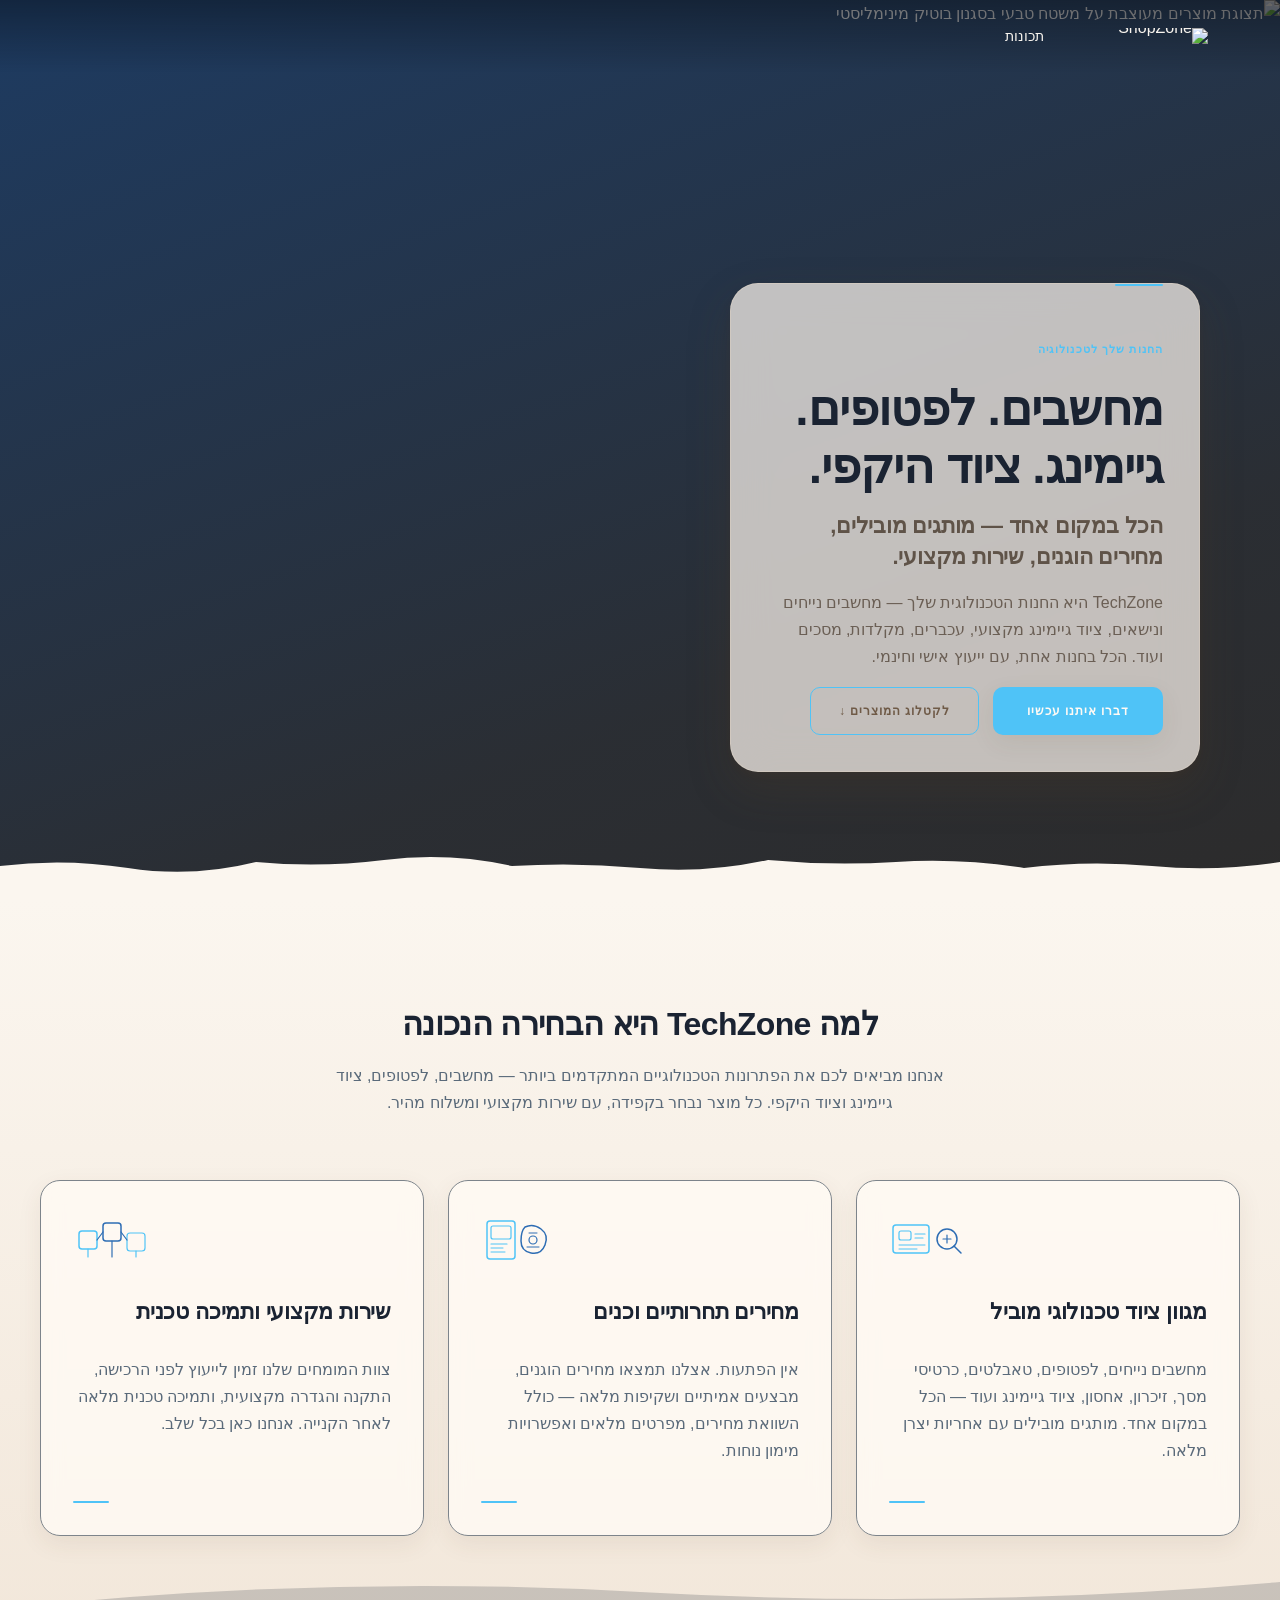
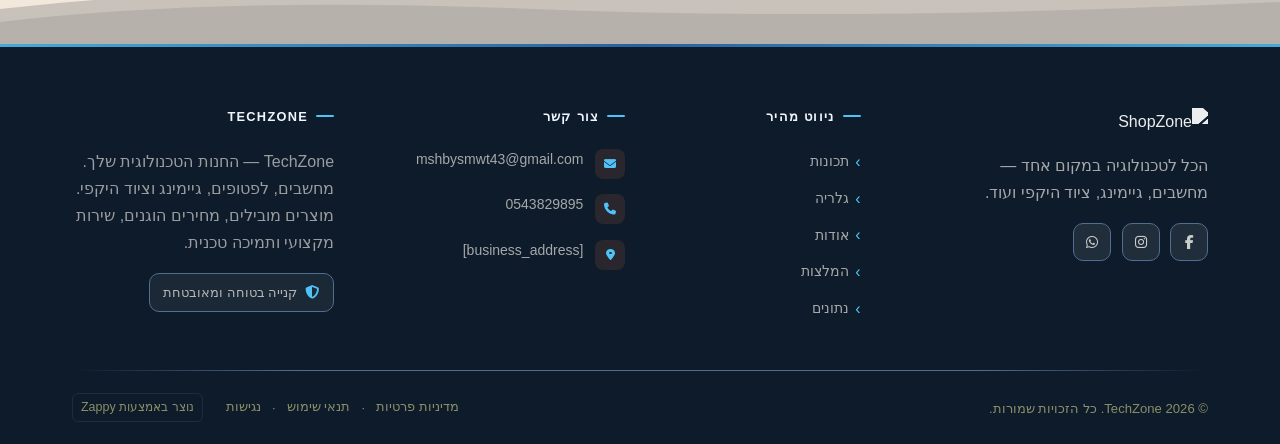
==== commit 4bcfd2c2: "Background sync: Progressive GitHub Sync" ====
--- a/index.html
+++ b/index.html
@@ -796,17 +796,17 @@
       <!-- Decorative accent line -->
       <div class="index-hero-accent-line" aria-hidden="true"></div>
 
-      <span class="index-hero-eyebrow">ברוכים הבאים ל־TechZone</span>
-
-      <h1 class="index-hero-h1">מחשבים וציוד.<br>הטכנולוגיה הכי טובה.</h1>
-
-      <h3 class="index-hero-h3">מגוון מחשבים, לפטופים, גיימינג וציוד היקפי — במחירים הטובים ביותר.</h3>
-
-      <p class="index-hero-body">ב־TechZone תמצאו את כל מה שצריך לעבודה, לימודים, גיימינג ויצירה. מוצרים מובילים, שירות מקצועי, ומשלוח מהיר עד הבית.</p>
+      <span class="index-hero-eyebrow">החנות שלך לטכנולוגיה</span>
+
+      <h1 class="index-hero-h1">מחשבים. לפטופים.<br>גיימינג. ציוד היקפי.</h1>
+
+      <h3 class="index-hero-h3">הכל במקום אחד — מותגים מובילים, מחירים הוגנים, שירות מקצועי.</h3>
+
+      <p class="index-hero-body">TechZone היא החנות הטכנולוגית שלך — מחשבים נייחים ונישאים, ציוד גיימינג מקצועי, עכברים, מקלדות, מסכים ועוד. הכל בחנות אחת, עם ייעוץ אישי וחינמי.</p>
 
       <div class="index-hero-ctas">
-        <a href="#contact" class="index-hero-btn-primary">צרו קשר</a>
-        <a href="#showcase" class="index-hero-btn-secondary">לקטלוג המוצרים</a>
+        <a href="#contact" class="index-hero-btn-primary">דברו איתנו עכשיו</a>
+        <a href="#showcase" class="index-hero-btn-secondary">לקטלוג המוצרים ↓</a>
       </div>
     </div>
   </div>
@@ -947,7 +947,7 @@
         <a href="/" class="footer-logo-link">
           <img src="/assets/business-logo.webp" alt="ShopZone" class="logo">
         </a>
-        <p class="footer-tagline">חוויית קנייה מוקפדת, אמינה וחמה — כל מוצר נבחר בקפידה עבורך.</p>
+        <p class="footer-tagline">הכל לטכנולוגיה במקום אחד — מחשבים, גיימינג, ציוד היקפי ועוד.</p></p>
         <div class="footer-social">
           <a href="[facebook_handle]" aria-label="Facebook"><i class="fab fa-facebook-f"></i></a>
           <a href="[instagram_handle]" aria-label="Instagram"><i class="fab fa-instagram"></i></a>
@@ -986,8 +986,8 @@
 
       <!-- Column 4: About / Extra -->
       <div class="footer-col footer-extra">
-        <h4 class="footer-heading"><span class="heading-accent"></span>ShopZone</h4>
-        <p class="footer-about-text">אנחנו מאמינים שקניות טובות מתחילות בבחירה מדויקת. אצלנו תמצאו מוצרים שנבחרו בקפידה, שירות אישי ואמינות שניתן לסמוך עליה.</p>
+        <h4 class="footer-heading"><span class="heading-accent"></span>TechZone</h4>
+        <p class="footer-about-text">TechZone — החנות הטכנולוגית שלך. מחשבים, לפטופים, גיימינג וציוד היקפי. מוצרים מובילים, מחירים הוגנים, שירות מקצועי ותמיכה טכנית.</p>
         <div class="footer-badge">
           <i class="fas fa-shield-alt"></i>
           <span>קנייה בטוחה ומאובטחת</span>
@@ -1001,7 +1001,7 @@
     <!-- Bottom Bar -->
     <div class="footer-bottom">
       <div class="footer-bottom-right">
-        <span class="footer-copyright">© 2026 ShopZone. כל הזכויות שמורות.</span>
+        <span class="footer-copyright">© 2026 TechZone. כל הזכויות שמורות.</span>
       </div>
       <div class="footer-bottom-left">
         <nav class="footer-legal" aria-label="קישורים משפטיים">
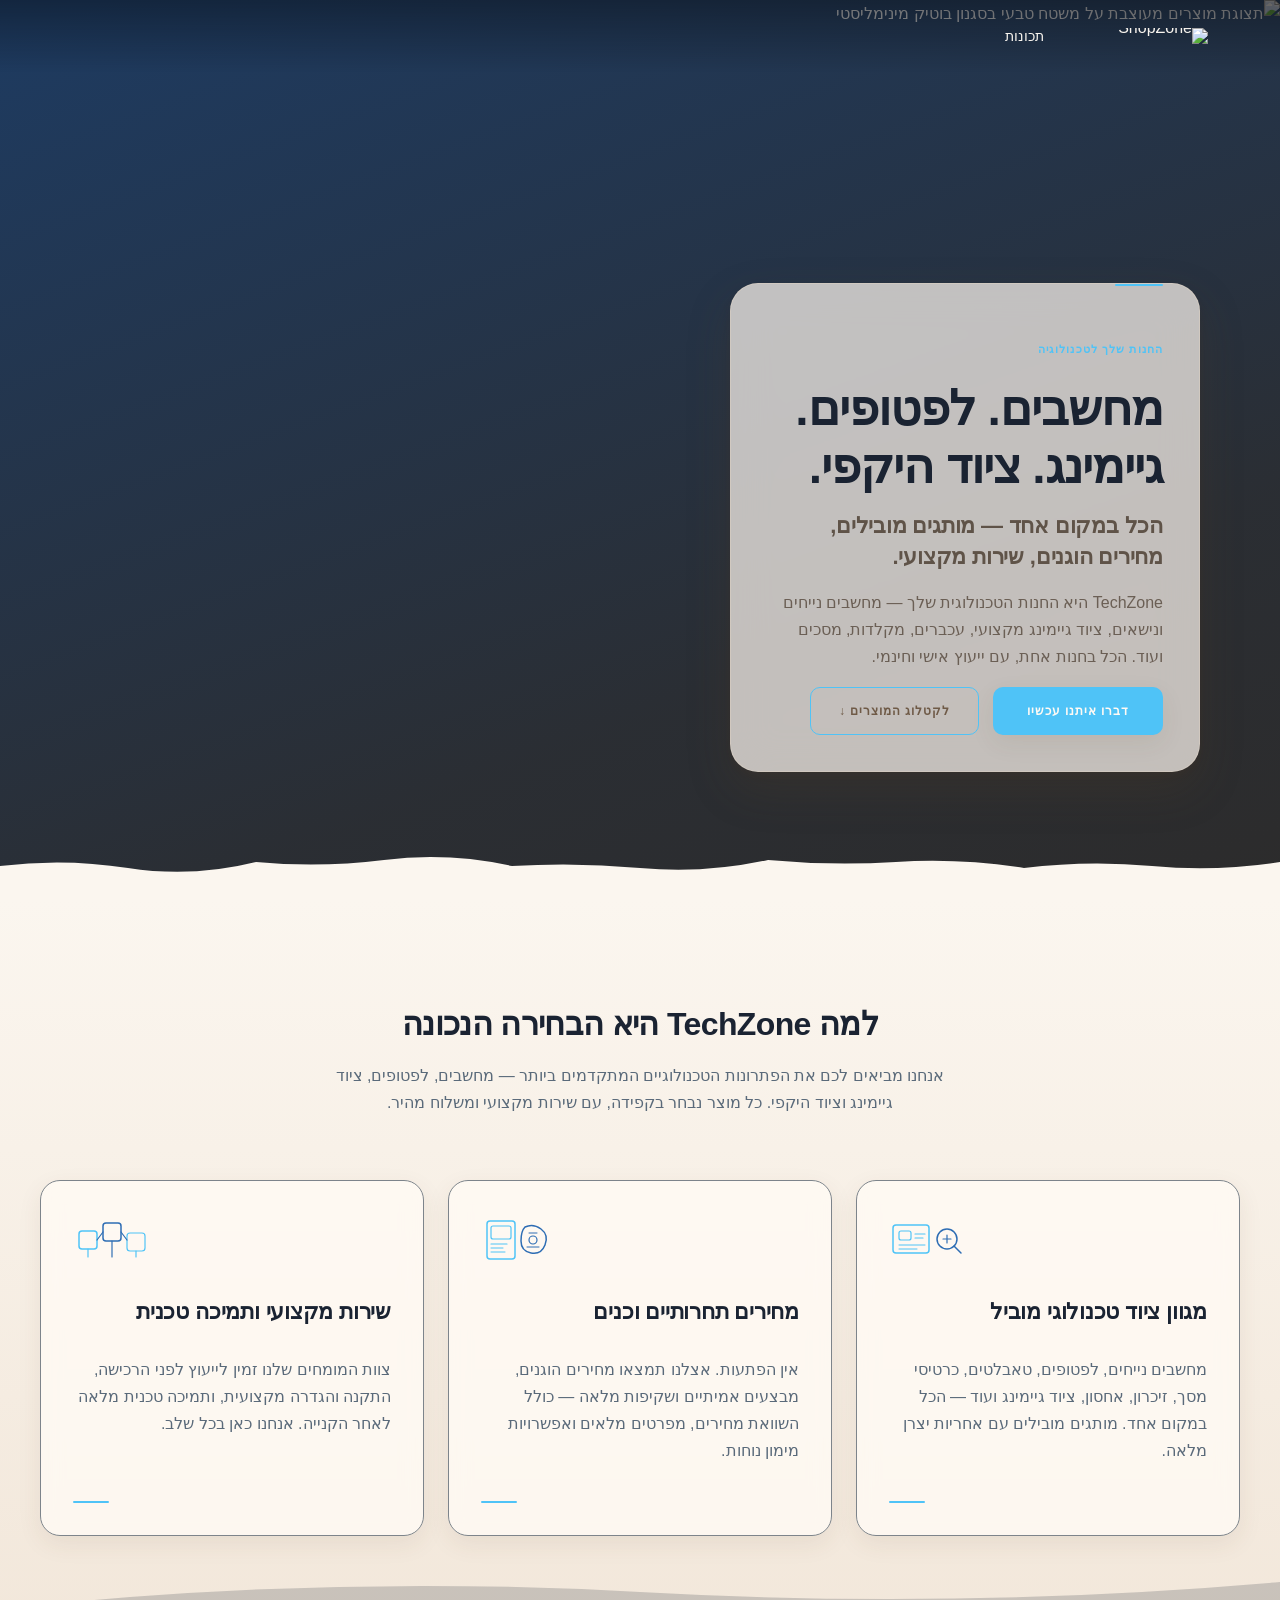
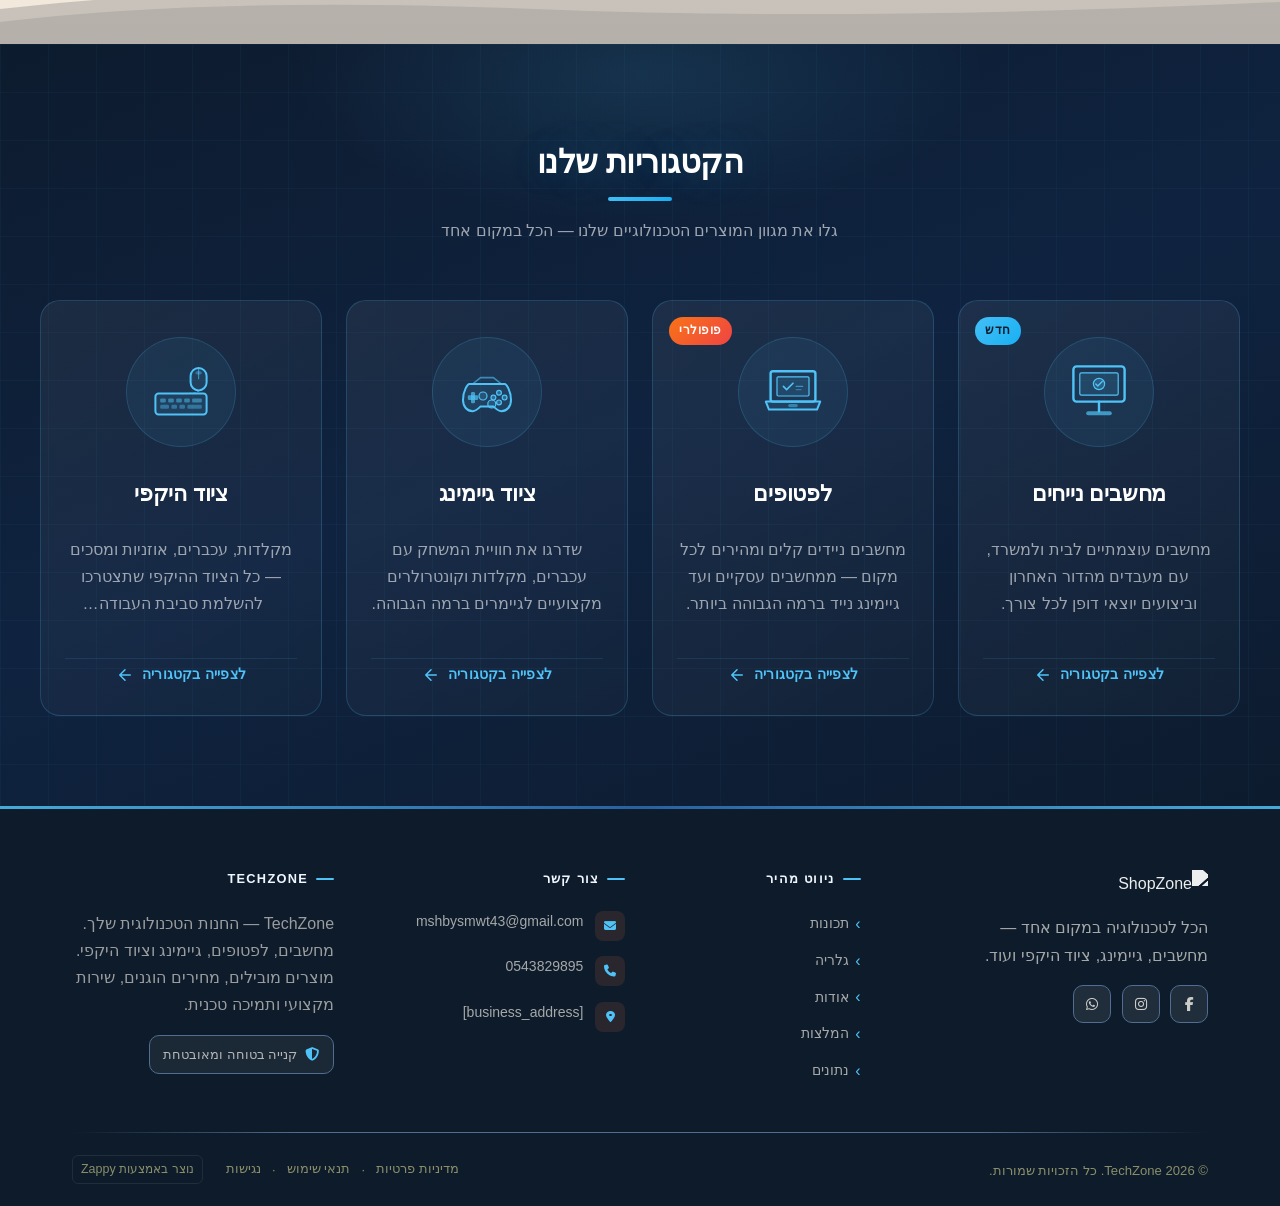
==== commit e45f3d36: "Background sync: Progressive GitHub Sync" ====
--- a/index.html
+++ b/index.html
@@ -910,6 +910,146 @@
   </div>
 
 </section>
+
+<section class="tz-categories" aria-labelledby="tz-categories-title">
+  <div class="tz-categories__container">
+    <div class="tz-categories__header">
+      <h2 class="tz-categories__title" id="tz-categories-title">הקטגוריות שלנו</h2>
+      <p class="tz-categories__subtitle">גלו את מגוון המוצרים הטכנולוגיים שלנו — הכל במקום אחד</p>
+    </div>
+
+    <div class="tz-categories__grid">
+
+      <!-- קטגוריה 1: מחשבים נייחים -->
+      <article class="tz-cat-card" tabindex="0" aria-label="מחשבים נייחים">
+        <div class="tz-cat-card__glow"></div>
+        <div class="tz-cat-card__icon-wrap">
+          <svg class="tz-cat-card__icon" viewBox="0 0 80 80" fill="none" xmlns="http://www.w3.org/2000/svg" aria-hidden="true">
+            <rect x="8" y="8" width="64" height="44" rx="4" stroke="#4FC3F7" stroke-width="3" fill="none"/>
+            <rect x="16" y="16" width="48" height="28" rx="2" fill="rgba(79,195,247,0.12)" stroke="#4FC3F7" stroke-width="1.5"/>
+            <line x1="40" y1="52" x2="40" y2="64" stroke="#4FC3F7" stroke-width="3" stroke-linecap="round"/>
+            <rect x="24" y="64" width="32" height="5" rx="2.5" fill="#4FC3F7" opacity="0.7"/>
+            <circle cx="40" cy="30" r="7" fill="rgba(79,195,247,0.2)" stroke="#4FC3F7" stroke-width="1.5"/>
+            <path d="M36 30 L38.5 32.5 L44 27" stroke="#4FC3F7" stroke-width="1.8" stroke-linecap="round" stroke-linejoin="round"/>
+          </svg>
+        </div>
+        <div class="tz-cat-card__content">
+          <h3 class="tz-cat-card__title">מחשבים נייחים</h3>
+          <p class="tz-cat-card__desc">מחשבים עוצמתיים לבית ולמשרד, עם מעבדים מהדור האחרון וביצועים יוצאי דופן לכל צורך.</p>
+        </div>
+        <div class="tz-cat-card__cta">
+          <span class="tz-cat-card__link">לצפייה בקטגוריה</span>
+          <svg class="tz-cat-card__arrow" viewBox="0 0 24 24" fill="none" xmlns="http://www.w3.org/2000/svg" aria-hidden="true">
+            <path d="M19 12H5M5 12L12 19M5 12L12 5" stroke="#4FC3F7" stroke-width="2" stroke-linecap="round" stroke-linejoin="round"/>
+          </svg>
+        </div>
+        <div class="tz-cat-card__badge">חדש</div>
+      </article>
+
+      <!-- קטגוריה 2: לפטופים -->
+      <article class="tz-cat-card" tabindex="0" aria-label="לפטופים">
+        <div class="tz-cat-card__glow"></div>
+        <div class="tz-cat-card__icon-wrap">
+          <svg class="tz-cat-card__icon" viewBox="0 0 80 80" fill="none" xmlns="http://www.w3.org/2000/svg" aria-hidden="true">
+            <rect x="12" y="14" width="56" height="38" rx="3" stroke="#4FC3F7" stroke-width="3" fill="none"/>
+            <rect x="20" y="21" width="40" height="24" rx="1.5" fill="rgba(79,195,247,0.12)" stroke="#4FC3F7" stroke-width="1.5"/>
+            <path d="M6 52 H74 L70 62 H10 Z" stroke="#4FC3F7" stroke-width="2.5" fill="rgba(79,195,247,0.08)" stroke-linejoin="round"/>
+            <rect x="34" y="55" width="12" height="4" rx="2" fill="#4FC3F7" opacity="0.5"/>
+            <path d="M28 33 L32 37 L40 29" stroke="#4FC3F7" stroke-width="2" stroke-linecap="round" stroke-linejoin="round"/>
+            <line x1="44" y1="33" x2="52" y2="33" stroke="#4FC3F7" stroke-width="1.5" stroke-linecap="round" opacity="0.6"/>
+            <line x1="44" y1="37" x2="50" y2="37" stroke="#4FC3F7" stroke-width="1.5" stroke-linecap="round" opacity="0.4"/>
+          </svg>
+        </div>
+        <div class="tz-cat-card__content">
+          <h3 class="tz-cat-card__title">לפטופים</h3>
+          <p class="tz-cat-card__desc">מחשבים ניידים קלים ומהירים לכל מקום — ממחשבים עסקיים ועד גיימינג נייד ברמה הגבוהה ביותר.</p>
+        </div>
+        <div class="tz-cat-card__cta">
+          <span class="tz-cat-card__link">לצפייה בקטגוריה</span>
+          <svg class="tz-cat-card__arrow" viewBox="0 0 24 24" fill="none" xmlns="http://www.w3.org/2000/svg" aria-hidden="true">
+            <path d="M19 12H5M5 12L12 19M5 12L12 5" stroke="#4FC3F7" stroke-width="2" stroke-linecap="round" stroke-linejoin="round"/>
+          </svg>
+        </div>
+        <div class="tz-cat-card__badge tz-cat-card__badge--hot">פופולרי</div>
+      </article>
+
+      <!-- קטגוריה 3: ציוד גיימינג -->
+      <article class="tz-cat-card" tabindex="0" aria-label="ציוד גיימינג">
+        <div class="tz-cat-card__glow"></div>
+        <div class="tz-cat-card__icon-wrap">
+          <svg class="tz-cat-card__icon" viewBox="0 0 80 80" fill="none" xmlns="http://www.w3.org/2000/svg" aria-hidden="true">
+            <!-- Controller body -->
+            <path d="M18 30 C16 30 10 38 10 50 C10 58 15 64 22 64 C26 64 29 61 32 58 L48 58 C51 61 54 64 58 64 C65 64 70 58 70 50 C70 38 64 30 62 30 Z" stroke="#4FC3F7" stroke-width="2.5" fill="rgba(79,195,247,0.08)" stroke-linejoin="round"/>
+            <!-- D-pad -->
+            <rect x="20" y="40" width="5" height="14" rx="1.5" fill="#4FC3F7" opacity="0.7"/>
+            <rect x="16" y="44" width="13" height="6" rx="1.5" fill="#4FC3F7" opacity="0.7"/>
+            <!-- Buttons -->
+            <circle cx="55" cy="41" r="3" fill="rgba(79,195,247,0.3)" stroke="#4FC3F7" stroke-width="1.5"/>
+            <circle cx="62" cy="47" r="3" fill="rgba(79,195,247,0.3)" stroke="#4FC3F7" stroke-width="1.5"/>
+            <circle cx="55" cy="53" r="3" fill="rgba(79,195,247,0.3)" stroke="#4FC3F7" stroke-width="1.5"/>
+            <circle cx="48" cy="47" r="3" fill="rgba(79,195,247,0.3)" stroke="#4FC3F7" stroke-width="1.5"/>
+            <!-- Joysticks -->
+            <circle cx="35" cy="45" r="5" fill="rgba(79,195,247,0.15)" stroke="#4FC3F7" stroke-width="1.5"/>
+            <circle cx="46" cy="55" r="5" fill="rgba(79,195,247,0.15)" stroke="#4FC3F7" stroke-width="1.5"/>
+            <!-- Top bumpers -->
+            <path d="M22 30 L32 22 L48 22 L58 30" stroke="#4FC3F7" stroke-width="2" stroke-linecap="round" opacity="0.6"/>
+          </svg>
+        </div>
+        <div class="tz-cat-card__content">
+          <h3 class="tz-cat-card__title">ציוד גיימינג</h3>
+          <p class="tz-cat-card__desc">שדרגו את חוויית המשחק עם עכברים, מקלדות וקונטרולרים מקצועיים לגיימרים ברמה הגבוהה.</p>
+        </div>
+        <div class="tz-cat-card__cta">
+          <span class="tz-cat-card__link">לצפייה בקטגוריה</span>
+          <svg class="tz-cat-card__arrow" viewBox="0 0 24 24" fill="none" xmlns="http://www.w3.org/2000/svg" aria-hidden="true">
+            <path d="M19 12H5M5 12L12 19M5 12L12 5" stroke="#4FC3F7" stroke-width="2" stroke-linecap="round" stroke-linejoin="round"/>
+          </svg>
+        </div>
+      </article>
+
+      <!-- קטגוריה 4: ציוד היקפי -->
+      <article class="tz-cat-card" tabindex="0" aria-label="ציוד היקפי">
+        <div class="tz-cat-card__glow"></div>
+        <div class="tz-cat-card__icon-wrap">
+          <svg class="tz-cat-card__icon" viewBox="0 0 80 80" fill="none" xmlns="http://www.w3.org/2000/svg" aria-hidden="true">
+            <!-- Keyboard body -->
+            <rect x="8" y="42" width="64" height="26" rx="4" stroke="#4FC3F7" stroke-width="2.5" fill="rgba(79,195,247,0.08)"/>
+            <!-- Keys row 1 -->
+            <rect x="14" y="48" width="7" height="5" rx="1.5" fill="#4FC3F7" opacity="0.5"/>
+            <rect x="24" y="48" width="7" height="5" rx="1.5" fill="#4FC3F7" opacity="0.5"/>
+            <rect x="34" y="48" width="7" height="5" rx="1.5" fill="#4FC3F7" opacity="0.5"/>
+            <rect x="44" y="48" width="7" height="5" rx="1.5" fill="#4FC3F7" opacity="0.5"/>
+            <rect x="54" y="48" width="12" height="5" rx="1.5" fill="#4FC3F7" opacity="0.5"/>
+            <!-- Keys row 2 -->
+            <rect x="14" y="56" width="11" height="5" rx="1.5" fill="#4FC3F7" opacity="0.4"/>
+            <rect x="28" y="56" width="7" height="5" rx="1.5" fill="#4FC3F7" opacity="0.4"/>
+            <rect x="38" y="56" width="7" height="5" rx="1.5" fill="#4FC3F7" opacity="0.4"/>
+            <rect x="48" y="56" width="18" height="5" rx="1.5" fill="#4FC3F7" opacity="0.4"/>
+            <!-- Mouse -->
+            <rect x="52" y="10" width="20" height="28" rx="10" stroke="#4FC3F7" stroke-width="2.5" fill="rgba(79,195,247,0.08)"/>
+            <line x1="62" y1="10" x2="62" y2="24" stroke="#4FC3F7" stroke-width="1.5" opacity="0.6"/>
+            <rect x="58" y="14" width="8" height="4" rx="2" fill="#4FC3F7" opacity="0.4"/>
+            <!-- Mouse cord -->
+            <path d="M62 38 Q62 42 40 42" stroke="#4FC3F7" stroke-width="1.5" stroke-dasharray="3 2" opacity="0.5"/>
+          </svg>
+        </div>
+        <div class="tz-cat-card__content">
+          <h3 class="tz-cat-card__title">ציוד היקפי</h3>
+          <p class="tz-cat-card__desc">מקלדות, עכברים, אוזניות ומסכים — כל הציוד ההיקפי שתצטרכו להשלמת סביבת העבודה המושלמת.</p>
+        </div>
+        <div class="tz-cat-card__cta">
+          <span class="tz-cat-card__link">לצפייה בקטגוריה</span>
+          <svg class="tz-cat-card__arrow" viewBox="0 0 24 24" fill="none" xmlns="http://www.w3.org/2000/svg" aria-hidden="true">
+            <path d="M19 12H5M5 12L12 19M5 12L12 5" stroke="#4FC3F7" stroke-width="2" stroke-linecap="round" stroke-linejoin="round"/>
+          </svg>
+        </div>
+      </article>
+
+    </div>
+  </div>
+</section>
+
+
 
 
 
--- a/styles.css
+++ b/styles.css
@@ -5723,6 +5723,337 @@
   }
 }
 
+/* AI-generated section */
+/* ========== TechZone Categories Section ========== */
+
+.tz-categories {
+  background: linear-gradient(160deg, #0d1b2e 0%, #0f2340 50%, #0d1b2e 100%);
+  padding: 90px 20px;
+  font-family: system-ui, sans-serif;
+  direction: rtl;
+  position: relative;
+  overflow: hidden;
+}
+
+/* Decorative background grid */
+.tz-categories::before {
+  content: '';
+  position: absolute;
+  inset: 0;
+  background-image:
+    linear-gradient(rgba(79, 195, 247, 0.04) 1px, transparent 1px),
+    linear-gradient(90deg, rgba(79, 195, 247, 0.04) 1px, transparent 1px);
+  background-size: 48px 48px;
+  pointer-events: none;
+}
+
+/* Ambient glow top */
+.tz-categories::after {
+  content: '';
+  position: absolute;
+  top: -120px;
+  left: 50%;
+  transform: translateX(-50%);
+  width: 700px;
+  height: 300px;
+  background: radial-gradient(ellipse, rgba(79, 195, 247, 0.12) 0%, transparent 70%);
+  pointer-events: none;
+}
+
+/* ---- Container ---- */
+.tz-categories__container {
+  max-width: 1200px;
+  margin: 0 auto;
+  position: relative;
+  z-index: 1;
+}
+
+/* ---- Header ---- */
+.tz-categories__header {
+  text-align: center;
+  margin-bottom: 56px;
+}
+
+.tz-categories__title {
+  font-size: clamp(2rem, 4vw, 2.8rem);
+  font-weight: 800;
+  color: #ffffff;
+  margin: 0 0 14px 0;
+  letter-spacing: -0.5px;
+  line-height: 1.2;
+  text-shadow: 0 0 40px rgba(79, 195, 247, 0.25);
+}
+
+.tz-categories__title::after {
+  content: '';
+  display: block;
+  width: 64px;
+  height: 4px;
+  background: var(--gradient-primary, linear-gradient(135deg, #44BFF6 0%, #18B0F4 100%));
+  border-radius: 2px;
+  margin: 14px auto 0;
+}
+
+.tz-categories__subtitle {
+  font-size: 1.05rem;
+  color: rgba(255, 255, 255, 0.6);
+  margin: 0;
+  line-height: 1.6;
+}
+
+/* ---- Grid ---- */
+.tz-categories__grid {
+  display: grid;
+  grid-template-columns: repeat(4, 1fr);
+  gap: 24px;
+}
+
+/* ---- Card ---- */
+.tz-cat-card {
+  position: relative;
+  background: linear-gradient(145deg, rgba(255,255,255,0.06) 0%, rgba(255,255,255,0.02) 100%);
+  border: 1px solid rgba(79, 195, 247, 0.2);
+  border-radius: 20px;
+  padding: 36px 24px 28px;
+  cursor: pointer;
+  overflow: hidden;
+  display: flex;
+  flex-direction: column;
+  align-items: center;
+  text-align: center;
+  gap: 0;
+  transition: transform 0.3s ease, box-shadow 0.3s ease, border-color 0.3s ease, background 0.3s ease;
+  outline: none;
+}
+
+.tz-cat-card:hover,
+.tz-cat-card:focus-visible {
+  transform: translateY(-6px);
+  border-color: rgba(79, 195, 247, 0.55);
+  background: linear-gradient(145deg, rgba(79,195,247,0.1) 0%, rgba(24,176,244,0.04) 100%);
+  box-shadow:
+    0 20px 50px rgba(0, 0, 0, 0.4),
+    0 0 30px rgba(79, 195, 247, 0.15),
+    inset 0 1px 0 rgba(255,255,255,0.08);
+}
+
+.tz-cat-card:focus-visible {
+  outline: 2px solid var(--accent-color, #4FC3F7);
+  outline-offset: 3px;
+}
+
+/* Card inner glow (hover reveal) */
+.tz-cat-card__glow {
+  position: absolute;
+  top: -60px;
+  left: 50%;
+  transform: translateX(-50%);
+  width: 160px;
+  height: 160px;
+  background: radial-gradient(circle, rgba(79, 195, 247, 0.18) 0%, transparent 70%);
+  border-radius: 50%;
+  opacity: 0;
+  transition: opacity 0.4s ease;
+  pointer-events: none;
+}
+
+.tz-cat-card:hover .tz-cat-card__glow,
+.tz-cat-card:focus-visible .tz-cat-card__glow {
+  opacity: 1;
+}
+
+/* ---- Badge ---- */
+.tz-cat-card__badge {
+  position: absolute;
+  top: 16px;
+  left: 16px;
+  background: linear-gradient(135deg, #44BFF6 0%, #18B0F4 100%);
+  color: #0d1b2e;
+  font-size: 0.72rem;
+  font-weight: 700;
+  padding: 4px 10px;
+  border-radius: 20px;
+  letter-spacing: 0.5px;
+  text-transform: uppercase;
+}
+
+.tz-cat-card__badge--hot {
+  background: linear-gradient(135deg, #f97316 0%, #ef4444 100%);
+  color: #ffffff;
+}
+
+/* ---- Icon wrap ---- */
+.tz-cat-card__icon-wrap {
+  width: 110px;
+  height: 110px;
+  background: rgba(79, 195, 247, 0.07);
+  border: 1px solid rgba(79, 195, 247, 0.18);
+  border-radius: 50%;
+  display: flex;
+  align-items: center;
+  justify-content: center;
+  margin-bottom: 24px;
+  flex-shrink: 0;
+  transition: background 0.3s ease, border-color 0.3s ease, box-shadow 0.3s ease;
+}
+
+.tz-cat-card:hover .tz-cat-card__icon-wrap,
+.tz-cat-card:focus-visible .tz-cat-card__icon-wrap {
+  background: rgba(79, 195, 247, 0.14);
+  border-color: rgba(79, 195, 247, 0.4);
+  box-shadow: 0 0 20px rgba(79, 195, 247, 0.2);
+}
+
+.tz-cat-card__icon {
+  width: 64px;
+  height: 64px;
+  display: block;
+  transition: transform 0.3s ease;
+}
+
+.tz-cat-card:hover .tz-cat-card__icon,
+.tz-cat-card:focus-visible .tz-cat-card__icon {
+  transform: scale(1.08);
+}
+
+/* ---- Content ---- */
+.tz-cat-card__content {
+  flex: 1;
+  display: flex;
+  flex-direction: column;
+  gap: 10px;
+  margin-bottom: 24px;
+}
+
+.tz-cat-card__title {
+  font-size: 1.2rem;
+  font-weight: 700;
+  color: #ffffff;
+  margin: 0;
+  line-height: 1.3;
+  letter-spacing: -0.2px;
+}
+
+.tz-cat-card__desc {
+  font-size: 0.9rem;
+  color: rgba(255, 255, 255, 0.58);
+  line-height: 1.65;
+  margin: 0;
+  display: -webkit-box;
+  -webkit-line-clamp: 3;
+  -webkit-box-orient: vertical;
+  overflow: hidden;
+}
+
+/* ---- CTA link ---- */
+.tz-cat-card__cta {
+  display: flex;
+  align-items: center;
+  justify-content: center;
+  gap: 8px;
+  margin-top: auto;
+  padding-top: 4px;
+  border-top: 1px solid rgba(79, 195, 247, 0.12);
+  width: 100%;
+}
+
+.tz-cat-card__link {
+  font-size: 0.88rem;
+  font-weight: 600;
+  color: var(--accent-color, #4FC3F7);
+  letter-spacing: 0.2px;
+  transition: color 0.2s ease;
+}
+
+.tz-cat-card__arrow {
+  width: 18px;
+  height: 18px;
+  flex-shrink: 0;
+  transition: transform 0.3s ease;
+}
+
+/* Arrow flips for RTL — points left to go "forward" in RTL */
+.tz-cat-card:hover .tz-cat-card__arrow,
+.tz-cat-card:focus-visible .tz-cat-card__arrow {
+  transform: translateX(-5px);
+}
+
+.tz-cat-card:hover .tz-cat-card__link,
+.tz-cat-card:focus-visible .tz-cat-card__link {
+  color: #ffffff;
+}
+
+/* ========== Responsive ========== */
+
+/* 2 columns on tablet */
+@media (max-width: 1024px) {
+  .tz-categories__grid {
+    grid-template-columns: repeat(2, 1fr);
+    gap: 20px;
+  }
+}
+
+/* 2 columns on small tablet */
+@media (max-width: 768px) {
+  .tz-categories {
+    padding: 60px 16px;
+  }
+
+  .tz-categories__header {
+    margin-bottom: 40px;
+  }
+
+  .tz-categories__grid {
+    grid-template-columns: repeat(2, 1fr);
+    gap: 16px;
+  }
+
+  .tz-cat-card {
+    padding: 28px 18px 22px;
+  }
+
+  .tz-cat-card__icon-wrap {
+    width: 90px;
+    height: 90px;
+    margin-bottom: 18px;
+  }
+
+  .tz-cat-card__icon {
+    width: 52px;
+    height: 52px;
+  }
+
+  .tz-cat-card__title {
+    font-size: 1.05rem;
+  }
+
+  .tz-cat-card__desc {
+    font-size: 0.84rem;
+  }
+}
+
+/* 1 column on mobile */
+@media (max-width: 480px) {
+  .tz-categories__grid {
+    grid-template-columns: 1fr;
+    gap: 14px;
+  }
+
+  .tz-cat-card {
+    padding: 28px 24px 22px;
+  }
+
+  .tz-cat-card__icon-wrap {
+    width: 96px;
+    height: 96px;
+  }
+
+  .tz-cat-card__icon {
+    width: 56px;
+    height: 56px;
+  }
+}
+
 /* ========== RTL MOBILE NAVBAR FIX (zappy-rtl-mobile-fix) ========== */
 /* High-specificity rules to ensure RTL positioning wins over any [lang="en"] conflicts */
 /* For RTL sites: hamburger on RIGHT, phone on LEFT (mirror of LTR layout) */
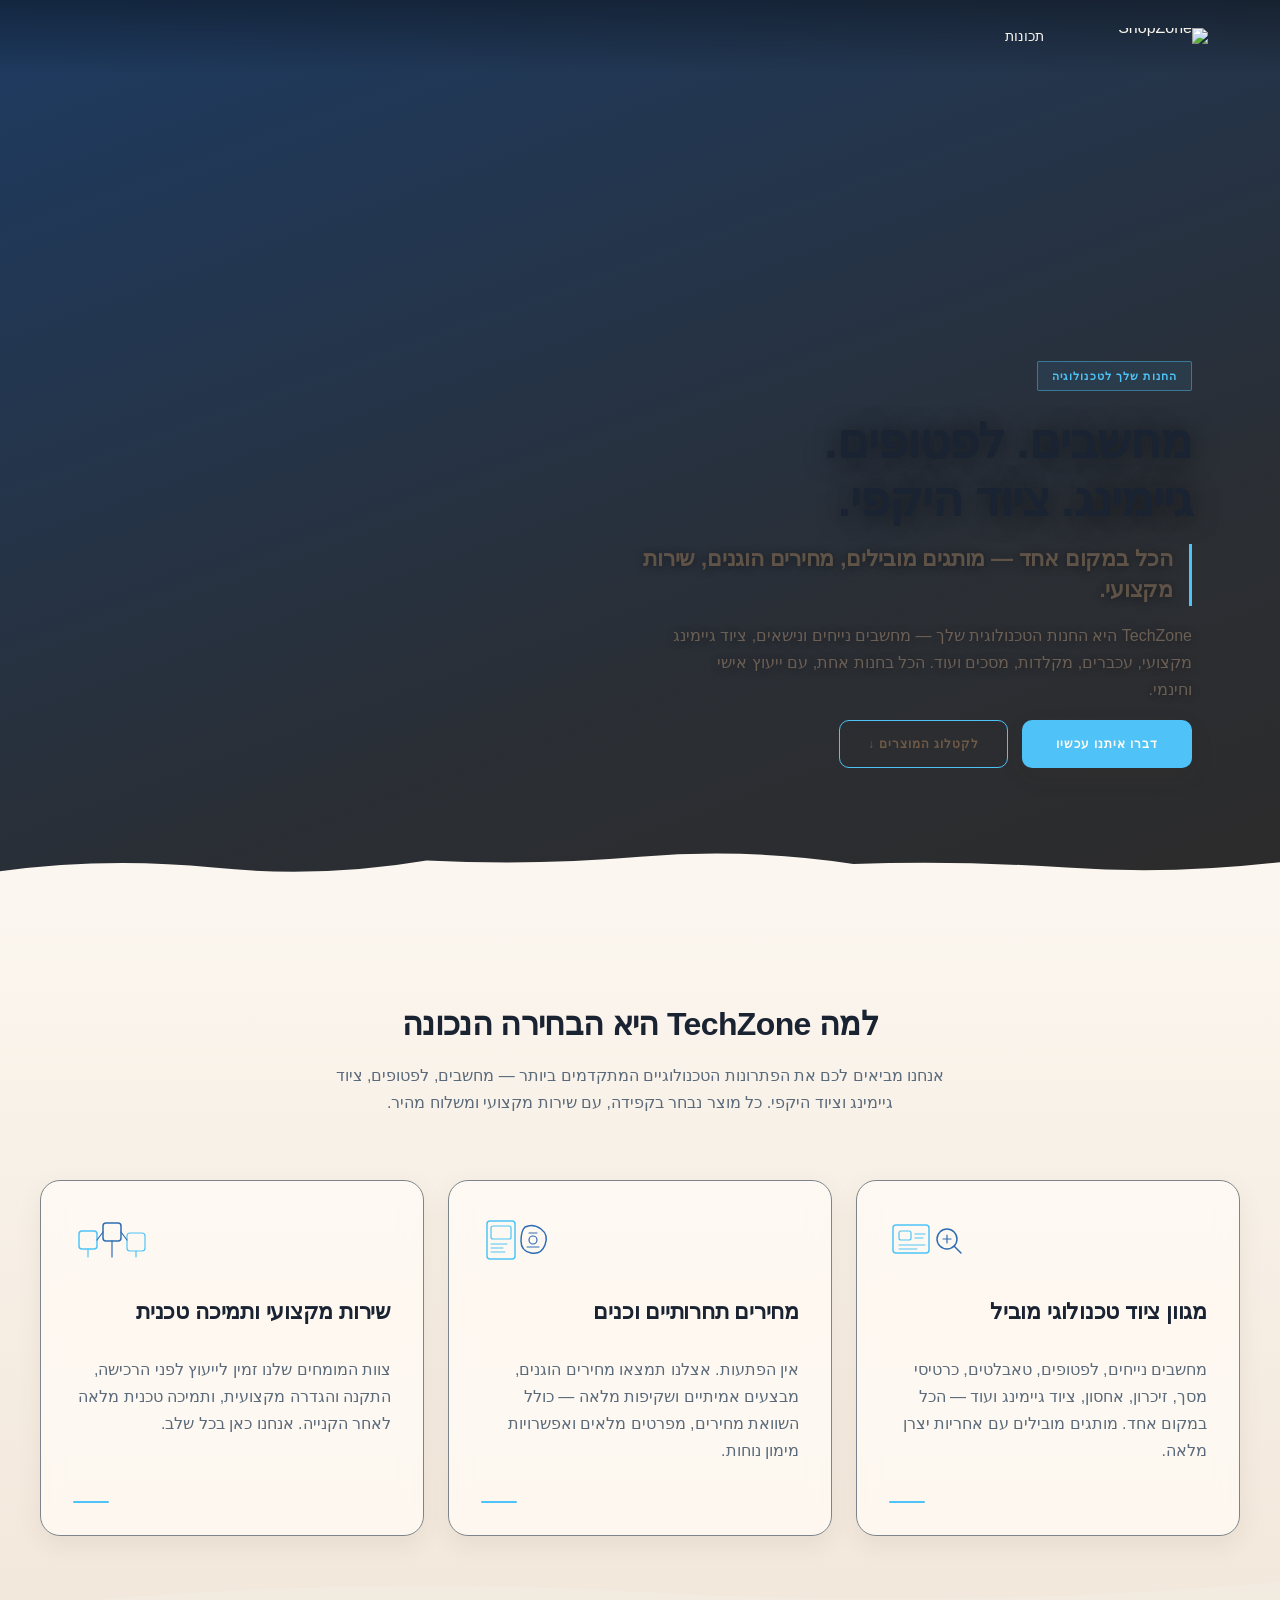
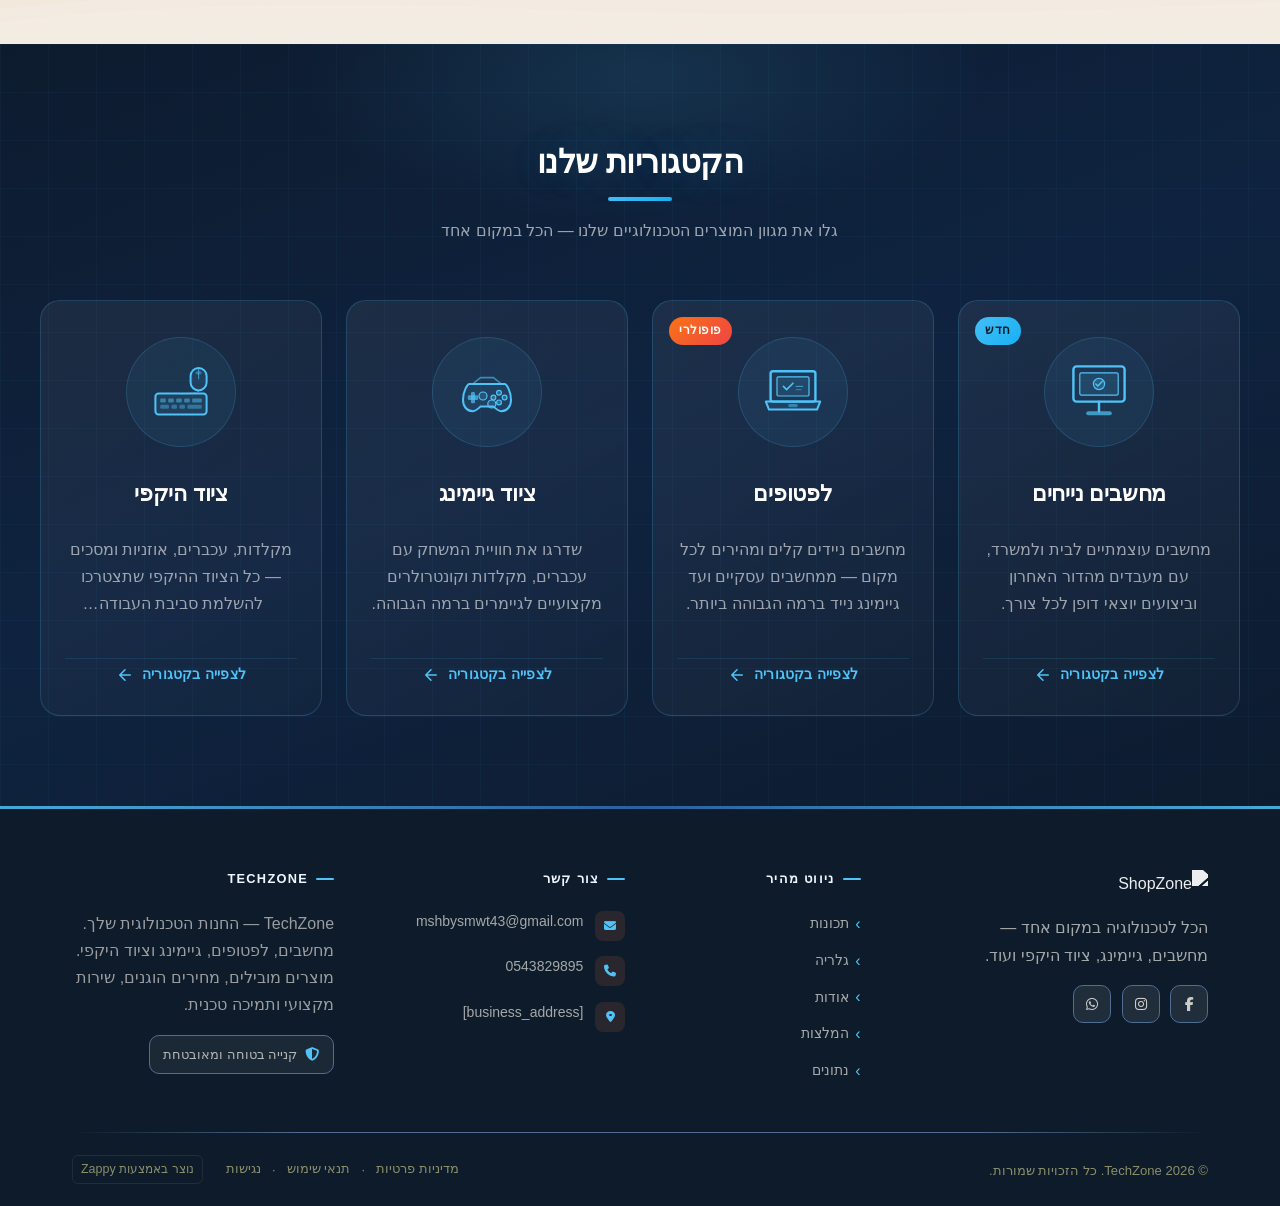
==== commit c4be2b00: "Background sync: Progressive GitHub Sync" ====
--- a/index.html
+++ b/index.html
@@ -242,6 +242,242 @@
     <script src="https://cdn.jsdelivr.net/npm/vanilla-cookieconsent@3/dist/cookieconsent.umd.js"></script>
     <!-- Mickidum Accessibility Toolbar -->
     <script src="https://cdn.jsdelivr.net/gh/mickidum/acc_toolbar/acctoolbar/acctoolbar.min.js"></script>
+
+<style data-zappy-section-v2-css="true">
+/* V2 Regenerated Section CSS */
+.index-hero-section {
+  position: relative;
+  width: 100%;
+  min-height: 100vh;
+  display: flex;
+  align-items: center;
+  justify-content: flex-start;
+  overflow: visible;
+  background-color: var(--bg-dark);
+  color: var(--text-light);
+  direction: rtl;
+  padding-bottom: 80px;
+}
+
+.index-hero-section .index-hero-bg {
+  position: absolute;
+  inset: 0;
+  width: 100%;
+  height: 100%;
+  z-index: 0;
+  background-size: cover;
+  background-position: center center;
+}
+
+.index-hero-section .index-hero-scrim {
+  position: absolute;
+  inset: 0;
+  z-index: 1;
+  pointer-events: none;
+  background-image:
+    linear-gradient(105deg,
+      rgba(10, 20, 40, 0.92) 0%,
+      rgba(13, 27, 42, 0.80) 45%,
+      rgba(13, 27, 42, 0.30) 100%
+    );
+}
+
+.index-hero-section .index-hero-inner {
+  position: relative;
+  z-index: 10;
+  width: 100%;
+  max-width: 1200px;
+  margin: 0 auto;
+  padding: 160px 48px 60px;
+  display: flex;
+  align-items: center;
+  justify-content: flex-start;
+}
+
+.index-hero-section .index-hero-content {
+  max-width: 620px;
+  text-align: right;
+}
+
+.index-hero-section .index-hero-eyebrow {
+  display: inline-block;
+  font-family: 'Source Sans 3', Arial, sans-serif;
+  font-size: 11px;
+  font-weight: 700;
+  letter-spacing: 0.18em;
+  text-transform: uppercase;
+  color: var(--accent);
+  border: 1px solid rgba(79, 195, 247, 0.45);
+  border-radius: 2px;
+  padding: 5px 14px;
+  margin-bottom: 28px;
+  background: rgba(79, 195, 247, 0.08);
+}
+
+.index-hero-section .index-hero-h1 {
+  font-family: 'Cormorant Garamond', Georgia, serif;
+  font-size: clamp(2.4rem, 5vw, 3.6rem);
+  font-weight: 500;
+  line-height: 1.15;
+  letter-spacing: -0.03em;
+  color: var(--text-light);
+  margin: 0 0 22px 0;
+  text-shadow: 0 2px 24px rgba(0,0,0,0.55);
+}
+
+.index-hero-section .index-hero-h3 {
+  font-family: 'Cormorant Garamond', Georgia, serif;
+  font-size: clamp(1.05rem, 2vw, 1.35rem);
+  font-weight: 400;
+  line-height: 1.5;
+  color: rgba(240, 246, 255, 0.88);
+  margin: 0 0 20px 0;
+  text-shadow: 0 1px 10px rgba(0,0,0,0.45);
+  border-inline-start: 3px solid var(--accent);
+  padding-inline-start: 16px;
+}
+
+.index-hero-section .index-hero-body {
+  font-family: 'Source Sans 3', Arial, sans-serif;
+  font-size: 16px;
+  line-height: 1.75;
+  color: rgba(240, 246, 255, 0.72);
+  margin: 0 0 38px 0;
+  text-shadow: 0 1px 8px rgba(0,0,0,0.35);
+  max-width: 520px;
+}
+
+.index-hero-section .index-hero-ctas {
+  display: flex;
+  flex-direction: row;
+  align-items: center;
+  gap: 16px;
+  flex-wrap: wrap;
+  justify-content: flex-start;
+}
+
+.index-hero-section .index-hero-btn-primary {
+  display: inline-block;
+  font-family: 'Source Sans 3', Arial, sans-serif;
+  font-size: 13px;
+  font-weight: 700;
+  letter-spacing: 0.08em;
+  text-transform: uppercase;
+  text-decoration: none;
+  color: #ffffff;
+  background: var(--primary);
+  padding: 15px 36px;
+  border-radius: 2px;
+  border: 2px solid var(--primary);
+  box-shadow: 0 8px 28px rgba(26, 63, 111, 0.45), 0 0 0 0 rgba(79, 195, 247, 0);
+  transition: all 0.3s ease;
+  white-space: nowrap;
+}
+
+.index-hero-section .index-hero-btn-primary:hover {
+  background: var(--secondary);
+  border-color: var(--secondary);
+  transform: translateY(-2px);
+  box-shadow: 0 14px 36px rgba(26, 63, 111, 0.55), 0 0 18px rgba(79, 195, 247, 0.25);
+}
+
+.index-hero-section .index-hero-btn-secondary {
+  display: inline-block;
+  font-family: 'Source Sans 3', Arial, sans-serif;
+  font-size: 13px;
+  font-weight: 600;
+  letter-spacing: 0.08em;
+  text-transform: uppercase;
+  text-decoration: none;
+  color: var(--text-light);
+  background: transparent;
+  padding: 14px 32px;
+  border-radius: 2px;
+  border: 1px solid rgba(240, 246, 255, 0.38);
+  transition: all 0.3s ease;
+  white-space: nowrap;
+  backdrop-filter: blur(4px);
+  -webkit-backdrop-filter: blur(4px);
+}
+
+.index-hero-section .index-hero-btn-secondary:hover {
+  border-color: var(--accent);
+  color: var(--accent);
+  background: rgba(79, 195, 247, 0.08);
+  transform: translateY(-2px);
+}
+
+.index-hero-section .index-hero-divider-wrapper {
+  position: absolute;
+  bottom: 0;
+  left: 0;
+  width: 100%;
+  height: 80px;
+  pointer-events: none;
+  z-index: 5;
+}
+
+.index-hero-section .index-hero-divider-wrapper svg {
+  display: block;
+  width: 100%;
+  height: 100%;
+}
+
+@media (max-width: 768px) {
+  .index-hero-section {
+    min-height: 100svh;
+    padding-bottom: 60px;
+  }
+
+  .index-hero-section .index-hero-inner {
+    padding: 110px 20px 40px;
+    justify-content: center;
+  }
+
+  .index-hero-section .index-hero-content {
+    max-width: 100%;
+    text-align: right;
+  }
+
+  .index-hero-section .index-hero-scrim {
+    background-image: linear-gradient(
+      to top,
+      rgba(10, 20, 40, 0.96) 0%,
+      rgba(13, 27, 42, 0.82) 55%,
+      rgba(13, 27, 42, 0.45) 100%
+    );
+  }
+
+  .index-hero-section .index-hero-h1 {
+    font-size: 2.1rem;
+  }
+
+  .index-hero-section .index-hero-h3 {
+    font-size: 1rem;
+  }
+
+  .index-hero-section .index-hero-body {
+    font-size: 15px;
+    max-width: 100%;
+  }
+
+  .index-hero-section .index-hero-ctas {
+    flex-direction: column;
+    align-items: stretch;
+    gap: 12px;
+  }
+
+  .index-hero-section .index-hero-btn-primary,
+  .index-hero-section .index-hero-btn-secondary {
+    text-align: center;
+    padding: 14px 20px;
+  }
+
+  .index-hero-section .index-hero-divider-wrapper {
+    height: 48px;
+  }
+}
+</style>
     <link rel="stylesheet" href="/styles.css">
 
     <style id="zappy-dropdown-submenu-styles">
@@ -342,7 +578,7 @@
   <div class="nav-container">
     <div class="nav-right-group"><div class="nav-brand">
       <a href="/" class="logo-link">
-        <img src="/assets/business-logo.webp" alt="ShopZone" class="logo">
+        <img src="/assets/techzone-logo-1775244015514-6zxznl.webp?v=1775244016547-9b6s8d" alt="ShopZone" class="logo">
       </a>
     </div><ul class="nav-menu" id="navMenu"><li><a href="#features">תכונות</a></li></ul></div>
 
@@ -781,29 +1017,20 @@
 </script>
   
   <main>
-    <section id="hero" class="index-hero-section" data-layout-spec="בית-hero" dir="rtl" data-hero-type="fullscreen-scrim">
+    <section class="index-hero-section" data-layout-spec="בית-hero" dir="rtl" data-hero-type="fullscreen-scrim" data-zappy-section="true" id="hero">
   <!-- Background Image -->
-  <div class="index-hero-bg">
-    <img data-hero-bg="true" data-placeholder="index-hero-image-1" data-context="Warm natural-light lifestyle retail scene: a beautifully arranged flat lay or tabletop display with curated everyday products — ceramics, small goods, wrapped packages — on a linen or marble surface. Soft morning light, warm cream and terracotta tones, editorial premium feel, no people, calm and inviting atmosphere, high-end boutique retail photography." width="1200" height="700" src="/assets/site-index-hero-image-1-1775241891727-wru6cg.webp?v=1775241891727" alt="תצוגת מוצרים מעוצבת על משטח טבעי בסגנון בוטיק מינימליסטי">
-  </div>
+  <div class="index-hero-bg" style="background-image: url('assets/site-index-hero-image-1-1775241891727-wru6cg.webp?v=1775241891727'); background-size: cover; background-position: center;"></div>
 
   <!-- Scrim Overlay -->
   <div class="index-hero-scrim" aria-hidden="true"></div>
 
-  <!-- Frosted Card -->
-  <div class="index-hero-card-wrapper">
-    <div class="index-hero-card">
-      <!-- Decorative accent line -->
-      <div class="index-hero-accent-line" aria-hidden="true"></div>
-
+  <!-- Content -->
+  <div class="index-hero-inner">
+    <div class="index-hero-content">
       <span class="index-hero-eyebrow">החנות שלך לטכנולוגיה</span>
-
       <h1 class="index-hero-h1">מחשבים. לפטופים.<br>גיימינג. ציוד היקפי.</h1>
-
       <h3 class="index-hero-h3">הכל במקום אחד — מותגים מובילים, מחירים הוגנים, שירות מקצועי.</h3>
-
       <p class="index-hero-body">TechZone היא החנות הטכנולוגית שלך — מחשבים נייחים ונישאים, ציוד גיימינג מקצועי, עכברים, מקלדות, מסכים ועוד. הכל בחנות אחת, עם ייעוץ אישי וחינמי.</p>
-
       <div class="index-hero-ctas">
         <a href="#contact" class="index-hero-btn-primary">דברו איתנו עכשיו</a>
         <a href="#showcase" class="index-hero-btn-secondary">לקטלוג המוצרים ↓</a>
@@ -811,10 +1038,10 @@
     </div>
   </div>
 
-  <!-- Bottom SVG Divider (torn paper edge to light section) -->
+  <!-- Bottom Divider -->
   <div class="index-hero-divider-wrapper">
-    <svg data-no-icon-edit="true" aria-hidden="true" viewBox="0 0 1200 72" preserveAspectRatio="none" xmlns="http://www.w3.org/2000/svg">
-      <path d="M0,72 L0,38 Q60,30 120,40 T240,34 Q300,40 360,32 T480,38 Q540,34 600,40 T720,32 Q780,38 840,34 T960,40 Q1020,32 1080,38 T1200,34 L1200,72 Z" fill="#fbf6ef"></path>
+    <svg data-no-icon-edit="true" aria-hidden="true" viewBox="0 0 1200 80" preserveAspectRatio="none" xmlns="http://www.w3.org/2000/svg">
+      <path d="M0,80 L0,48 Q100,32 200,44 T400,36 Q500,42 600,32 T800,40 Q900,36 1000,44 T1200,38 L1200,80 Z" fill="#fbf6ef"></path>
     </svg>
   </div>
 </section>
@@ -904,8 +1131,8 @@
   <!-- Bottom Divider: dusty-blue arc band transitioning to showcase section -->
   <div class="index-features-divider-wrapper">
     <svg data-no-icon-edit="true" aria-hidden="true" viewBox="0 0 1200 90" preserveAspectRatio="none" xmlns="http://www.w3.org/2000/svg">
-      <path d="M0,90 L0,55 Q300,20 600,38 Q900,56 1200,28 L1200,90 Z" fill="var(--bg-dark)" fill-opacity="0.18"></path>
-      <path d="M0,90 L0,68 Q200,42 500,55 Q800,68 1200,48 L1200,90 Z" fill="var(--bg-dark)" fill-opacity="0.10"></path>
+      <path d="M0,90 L0,55 Q300,20 600,38 Q900,56 1200,28 L1200,90 Z" fill="var(--bg-light)" fill-opacity="0.18"></path>
+      <path d="M0,90 L0,68 Q200,42 500,55 Q800,68 1200,48 L1200,90 Z" fill="var(--bg-light)" fill-opacity="0.10"></path>
     </svg>
   </div>
 
@@ -925,12 +1152,12 @@
         <div class="tz-cat-card__glow"></div>
         <div class="tz-cat-card__icon-wrap">
           <svg class="tz-cat-card__icon" viewBox="0 0 80 80" fill="none" xmlns="http://www.w3.org/2000/svg" aria-hidden="true">
-            <rect x="8" y="8" width="64" height="44" rx="4" stroke="#4FC3F7" stroke-width="3" fill="none"/>
-            <rect x="16" y="16" width="48" height="28" rx="2" fill="rgba(79,195,247,0.12)" stroke="#4FC3F7" stroke-width="1.5"/>
-            <line x1="40" y1="52" x2="40" y2="64" stroke="#4FC3F7" stroke-width="3" stroke-linecap="round"/>
-            <rect x="24" y="64" width="32" height="5" rx="2.5" fill="#4FC3F7" opacity="0.7"/>
-            <circle cx="40" cy="30" r="7" fill="rgba(79,195,247,0.2)" stroke="#4FC3F7" stroke-width="1.5"/>
-            <path d="M36 30 L38.5 32.5 L44 27" stroke="#4FC3F7" stroke-width="1.8" stroke-linecap="round" stroke-linejoin="round"/>
+            <rect x="8" y="8" width="64" height="44" rx="4" stroke="#4FC3F7" stroke-width="3" fill="none"></rect>
+            <rect x="16" y="16" width="48" height="28" rx="2" fill="rgba(79,195,247,0.12)" stroke="#4FC3F7" stroke-width="1.5"></rect>
+            <line x1="40" y1="52" x2="40" y2="64" stroke="#4FC3F7" stroke-width="3" stroke-linecap="round"></line>
+            <rect x="24" y="64" width="32" height="5" rx="2.5" fill="#4FC3F7" opacity="0.7"></rect>
+            <circle cx="40" cy="30" r="7" fill="rgba(79,195,247,0.2)" stroke="#4FC3F7" stroke-width="1.5"></circle>
+            <path d="M36 30 L38.5 32.5 L44 27" stroke="#4FC3F7" stroke-width="1.8" stroke-linecap="round" stroke-linejoin="round"></path>
           </svg>
         </div>
         <div class="tz-cat-card__content">
@@ -940,7 +1167,7 @@
         <div class="tz-cat-card__cta">
           <span class="tz-cat-card__link">לצפייה בקטגוריה</span>
           <svg class="tz-cat-card__arrow" viewBox="0 0 24 24" fill="none" xmlns="http://www.w3.org/2000/svg" aria-hidden="true">
-            <path d="M19 12H5M5 12L12 19M5 12L12 5" stroke="#4FC3F7" stroke-width="2" stroke-linecap="round" stroke-linejoin="round"/>
+            <path d="M19 12H5M5 12L12 19M5 12L12 5" stroke="#4FC3F7" stroke-width="2" stroke-linecap="round" stroke-linejoin="round"></path>
           </svg>
         </div>
         <div class="tz-cat-card__badge">חדש</div>
@@ -951,13 +1178,13 @@
         <div class="tz-cat-card__glow"></div>
         <div class="tz-cat-card__icon-wrap">
           <svg class="tz-cat-card__icon" viewBox="0 0 80 80" fill="none" xmlns="http://www.w3.org/2000/svg" aria-hidden="true">
-            <rect x="12" y="14" width="56" height="38" rx="3" stroke="#4FC3F7" stroke-width="3" fill="none"/>
-            <rect x="20" y="21" width="40" height="24" rx="1.5" fill="rgba(79,195,247,0.12)" stroke="#4FC3F7" stroke-width="1.5"/>
-            <path d="M6 52 H74 L70 62 H10 Z" stroke="#4FC3F7" stroke-width="2.5" fill="rgba(79,195,247,0.08)" stroke-linejoin="round"/>
-            <rect x="34" y="55" width="12" height="4" rx="2" fill="#4FC3F7" opacity="0.5"/>
-            <path d="M28 33 L32 37 L40 29" stroke="#4FC3F7" stroke-width="2" stroke-linecap="round" stroke-linejoin="round"/>
-            <line x1="44" y1="33" x2="52" y2="33" stroke="#4FC3F7" stroke-width="1.5" stroke-linecap="round" opacity="0.6"/>
-            <line x1="44" y1="37" x2="50" y2="37" stroke="#4FC3F7" stroke-width="1.5" stroke-linecap="round" opacity="0.4"/>
+            <rect x="12" y="14" width="56" height="38" rx="3" stroke="#4FC3F7" stroke-width="3" fill="none"></rect>
+            <rect x="20" y="21" width="40" height="24" rx="1.5" fill="rgba(79,195,247,0.12)" stroke="#4FC3F7" stroke-width="1.5"></rect>
+            <path d="M6 52 H74 L70 62 H10 Z" stroke="#4FC3F7" stroke-width="2.5" fill="rgba(79,195,247,0.08)" stroke-linejoin="round"></path>
+            <rect x="34" y="55" width="12" height="4" rx="2" fill="#4FC3F7" opacity="0.5"></rect>
+            <path d="M28 33 L32 37 L40 29" stroke="#4FC3F7" stroke-width="2" stroke-linecap="round" stroke-linejoin="round"></path>
+            <line x1="44" y1="33" x2="52" y2="33" stroke="#4FC3F7" stroke-width="1.5" stroke-linecap="round" opacity="0.6"></line>
+            <line x1="44" y1="37" x2="50" y2="37" stroke="#4FC3F7" stroke-width="1.5" stroke-linecap="round" opacity="0.4"></line>
           </svg>
         </div>
         <div class="tz-cat-card__content">
@@ -967,7 +1194,7 @@
         <div class="tz-cat-card__cta">
           <span class="tz-cat-card__link">לצפייה בקטגוריה</span>
           <svg class="tz-cat-card__arrow" viewBox="0 0 24 24" fill="none" xmlns="http://www.w3.org/2000/svg" aria-hidden="true">
-            <path d="M19 12H5M5 12L12 19M5 12L12 5" stroke="#4FC3F7" stroke-width="2" stroke-linecap="round" stroke-linejoin="round"/>
+            <path d="M19 12H5M5 12L12 19M5 12L12 5" stroke="#4FC3F7" stroke-width="2" stroke-linecap="round" stroke-linejoin="round"></path>
           </svg>
         </div>
         <div class="tz-cat-card__badge tz-cat-card__badge--hot">פופולרי</div>
@@ -979,20 +1206,20 @@
         <div class="tz-cat-card__icon-wrap">
           <svg class="tz-cat-card__icon" viewBox="0 0 80 80" fill="none" xmlns="http://www.w3.org/2000/svg" aria-hidden="true">
             <!-- Controller body -->
-            <path d="M18 30 C16 30 10 38 10 50 C10 58 15 64 22 64 C26 64 29 61 32 58 L48 58 C51 61 54 64 58 64 C65 64 70 58 70 50 C70 38 64 30 62 30 Z" stroke="#4FC3F7" stroke-width="2.5" fill="rgba(79,195,247,0.08)" stroke-linejoin="round"/>
+            <path d="M18 30 C16 30 10 38 10 50 C10 58 15 64 22 64 C26 64 29 61 32 58 L48 58 C51 61 54 64 58 64 C65 64 70 58 70 50 C70 38 64 30 62 30 Z" stroke="#4FC3F7" stroke-width="2.5" fill="rgba(79,195,247,0.08)" stroke-linejoin="round"></path>
             <!-- D-pad -->
-            <rect x="20" y="40" width="5" height="14" rx="1.5" fill="#4FC3F7" opacity="0.7"/>
-            <rect x="16" y="44" width="13" height="6" rx="1.5" fill="#4FC3F7" opacity="0.7"/>
+            <rect x="20" y="40" width="5" height="14" rx="1.5" fill="#4FC3F7" opacity="0.7"></rect>
+            <rect x="16" y="44" width="13" height="6" rx="1.5" fill="#4FC3F7" opacity="0.7"></rect>
             <!-- Buttons -->
-            <circle cx="55" cy="41" r="3" fill="rgba(79,195,247,0.3)" stroke="#4FC3F7" stroke-width="1.5"/>
-            <circle cx="62" cy="47" r="3" fill="rgba(79,195,247,0.3)" stroke="#4FC3F7" stroke-width="1.5"/>
-            <circle cx="55" cy="53" r="3" fill="rgba(79,195,247,0.3)" stroke="#4FC3F7" stroke-width="1.5"/>
-            <circle cx="48" cy="47" r="3" fill="rgba(79,195,247,0.3)" stroke="#4FC3F7" stroke-width="1.5"/>
+            <circle cx="55" cy="41" r="3" fill="rgba(79,195,247,0.3)" stroke="#4FC3F7" stroke-width="1.5"></circle>
+            <circle cx="62" cy="47" r="3" fill="rgba(79,195,247,0.3)" stroke="#4FC3F7" stroke-width="1.5"></circle>
+            <circle cx="55" cy="53" r="3" fill="rgba(79,195,247,0.3)" stroke="#4FC3F7" stroke-width="1.5"></circle>
+            <circle cx="48" cy="47" r="3" fill="rgba(79,195,247,0.3)" stroke="#4FC3F7" stroke-width="1.5"></circle>
             <!-- Joysticks -->
-            <circle cx="35" cy="45" r="5" fill="rgba(79,195,247,0.15)" stroke="#4FC3F7" stroke-width="1.5"/>
-            <circle cx="46" cy="55" r="5" fill="rgba(79,195,247,0.15)" stroke="#4FC3F7" stroke-width="1.5"/>
+            <circle cx="35" cy="45" r="5" fill="rgba(79,195,247,0.15)" stroke="#4FC3F7" stroke-width="1.5"></circle>
+            <circle cx="46" cy="55" r="5" fill="rgba(79,195,247,0.15)" stroke="#4FC3F7" stroke-width="1.5"></circle>
             <!-- Top bumpers -->
-            <path d="M22 30 L32 22 L48 22 L58 30" stroke="#4FC3F7" stroke-width="2" stroke-linecap="round" opacity="0.6"/>
+            <path d="M22 30 L32 22 L48 22 L58 30" stroke="#4FC3F7" stroke-width="2" stroke-linecap="round" opacity="0.6"></path>
           </svg>
         </div>
         <div class="tz-cat-card__content">
@@ -1002,7 +1229,7 @@
         <div class="tz-cat-card__cta">
           <span class="tz-cat-card__link">לצפייה בקטגוריה</span>
           <svg class="tz-cat-card__arrow" viewBox="0 0 24 24" fill="none" xmlns="http://www.w3.org/2000/svg" aria-hidden="true">
-            <path d="M19 12H5M5 12L12 19M5 12L12 5" stroke="#4FC3F7" stroke-width="2" stroke-linecap="round" stroke-linejoin="round"/>
+            <path d="M19 12H5M5 12L12 19M5 12L12 5" stroke="#4FC3F7" stroke-width="2" stroke-linecap="round" stroke-linejoin="round"></path>
           </svg>
         </div>
       </article>
@@ -1013,24 +1240,24 @@
         <div class="tz-cat-card__icon-wrap">
           <svg class="tz-cat-card__icon" viewBox="0 0 80 80" fill="none" xmlns="http://www.w3.org/2000/svg" aria-hidden="true">
             <!-- Keyboard body -->
-            <rect x="8" y="42" width="64" height="26" rx="4" stroke="#4FC3F7" stroke-width="2.5" fill="rgba(79,195,247,0.08)"/>
+            <rect x="8" y="42" width="64" height="26" rx="4" stroke="#4FC3F7" stroke-width="2.5" fill="rgba(79,195,247,0.08)"></rect>
             <!-- Keys row 1 -->
-            <rect x="14" y="48" width="7" height="5" rx="1.5" fill="#4FC3F7" opacity="0.5"/>
-            <rect x="24" y="48" width="7" height="5" rx="1.5" fill="#4FC3F7" opacity="0.5"/>
-            <rect x="34" y="48" width="7" height="5" rx="1.5" fill="#4FC3F7" opacity="0.5"/>
-            <rect x="44" y="48" width="7" height="5" rx="1.5" fill="#4FC3F7" opacity="0.5"/>
-            <rect x="54" y="48" width="12" height="5" rx="1.5" fill="#4FC3F7" opacity="0.5"/>
+            <rect x="14" y="48" width="7" height="5" rx="1.5" fill="#4FC3F7" opacity="0.5"></rect>
+            <rect x="24" y="48" width="7" height="5" rx="1.5" fill="#4FC3F7" opacity="0.5"></rect>
+            <rect x="34" y="48" width="7" height="5" rx="1.5" fill="#4FC3F7" opacity="0.5"></rect>
+            <rect x="44" y="48" width="7" height="5" rx="1.5" fill="#4FC3F7" opacity="0.5"></rect>
+            <rect x="54" y="48" width="12" height="5" rx="1.5" fill="#4FC3F7" opacity="0.5"></rect>
             <!-- Keys row 2 -->
-            <rect x="14" y="56" width="11" height="5" rx="1.5" fill="#4FC3F7" opacity="0.4"/>
-            <rect x="28" y="56" width="7" height="5" rx="1.5" fill="#4FC3F7" opacity="0.4"/>
-            <rect x="38" y="56" width="7" height="5" rx="1.5" fill="#4FC3F7" opacity="0.4"/>
-            <rect x="48" y="56" width="18" height="5" rx="1.5" fill="#4FC3F7" opacity="0.4"/>
+            <rect x="14" y="56" width="11" height="5" rx="1.5" fill="#4FC3F7" opacity="0.4"></rect>
+            <rect x="28" y="56" width="7" height="5" rx="1.5" fill="#4FC3F7" opacity="0.4"></rect>
+            <rect x="38" y="56" width="7" height="5" rx="1.5" fill="#4FC3F7" opacity="0.4"></rect>
+            <rect x="48" y="56" width="18" height="5" rx="1.5" fill="#4FC3F7" opacity="0.4"></rect>
             <!-- Mouse -->
-            <rect x="52" y="10" width="20" height="28" rx="10" stroke="#4FC3F7" stroke-width="2.5" fill="rgba(79,195,247,0.08)"/>
-            <line x1="62" y1="10" x2="62" y2="24" stroke="#4FC3F7" stroke-width="1.5" opacity="0.6"/>
-            <rect x="58" y="14" width="8" height="4" rx="2" fill="#4FC3F7" opacity="0.4"/>
+            <rect x="52" y="10" width="20" height="28" rx="10" stroke="#4FC3F7" stroke-width="2.5" fill="rgba(79,195,247,0.08)"></rect>
+            <line x1="62" y1="10" x2="62" y2="24" stroke="#4FC3F7" stroke-width="1.5" opacity="0.6"></line>
+            <rect x="58" y="14" width="8" height="4" rx="2" fill="#4FC3F7" opacity="0.4"></rect>
             <!-- Mouse cord -->
-            <path d="M62 38 Q62 42 40 42" stroke="#4FC3F7" stroke-width="1.5" stroke-dasharray="3 2" opacity="0.5"/>
+            <path d="M62 38 Q62 42 40 42" stroke="#4FC3F7" stroke-width="1.5" stroke-dasharray="3 2" opacity="0.5"></path>
           </svg>
         </div>
         <div class="tz-cat-card__content">
@@ -1040,7 +1267,7 @@
         <div class="tz-cat-card__cta">
           <span class="tz-cat-card__link">לצפייה בקטגוריה</span>
           <svg class="tz-cat-card__arrow" viewBox="0 0 24 24" fill="none" xmlns="http://www.w3.org/2000/svg" aria-hidden="true">
-            <path d="M19 12H5M5 12L12 19M5 12L12 5" stroke="#4FC3F7" stroke-width="2" stroke-linecap="round" stroke-linejoin="round"/>
+            <path d="M19 12H5M5 12L12 19M5 12L12 5" stroke="#4FC3F7" stroke-width="2" stroke-linecap="round" stroke-linejoin="round"></path>
           </svg>
         </div>
       </article>
@@ -1085,13 +1312,13 @@
       <!-- Column 1: Company Info -->
       <div class="footer-col footer-brand">
         <a href="/" class="footer-logo-link">
-          <img src="/assets/business-logo.webp" alt="ShopZone" class="logo">
+          <img src="/assets/techzone-logo-1775244015514-6zxznl.webp?v=1775244016547-9b6s8d" alt="ShopZone" class="logo">
         </a>
-        <p class="footer-tagline">הכל לטכנולוגיה במקום אחד — מחשבים, גיימינג, ציוד היקפי ועוד.</p></p>
+        <p class="footer-tagline">הכל לטכנולוגיה במקום אחד — מחשבים, גיימינג, ציוד היקפי ועוד.</p><p></p>
         <div class="footer-social">
           <a href="[facebook_handle]" aria-label="Facebook"><i class="fab fa-facebook-f"></i></a>
           <a href="[instagram_handle]" aria-label="Instagram"><i class="fab fa-instagram"></i></a>
-          <a href="[whatsapp_handle]" aria-label="WhatsApp"><i class="fab fa-whatsapp"></i></a>
+          <a href="https://wa.me/972543829895" aria-label="WhatsApp"><i class="fab fa-whatsapp"></i></a>
         </div>
       </div>
 
@@ -1158,7 +1385,7 @@
   </div>
 </footer>
   
-  <a href="https://wa.me/[whatsapp_handle]" class="whatsapp-float" aria-label="WhatsApp">
+  <a href="https://wa.me/972543829895" class="whatsapp-float" aria-label="WhatsApp">
     <i class="fab fa-whatsapp"></i>
   </a>
   
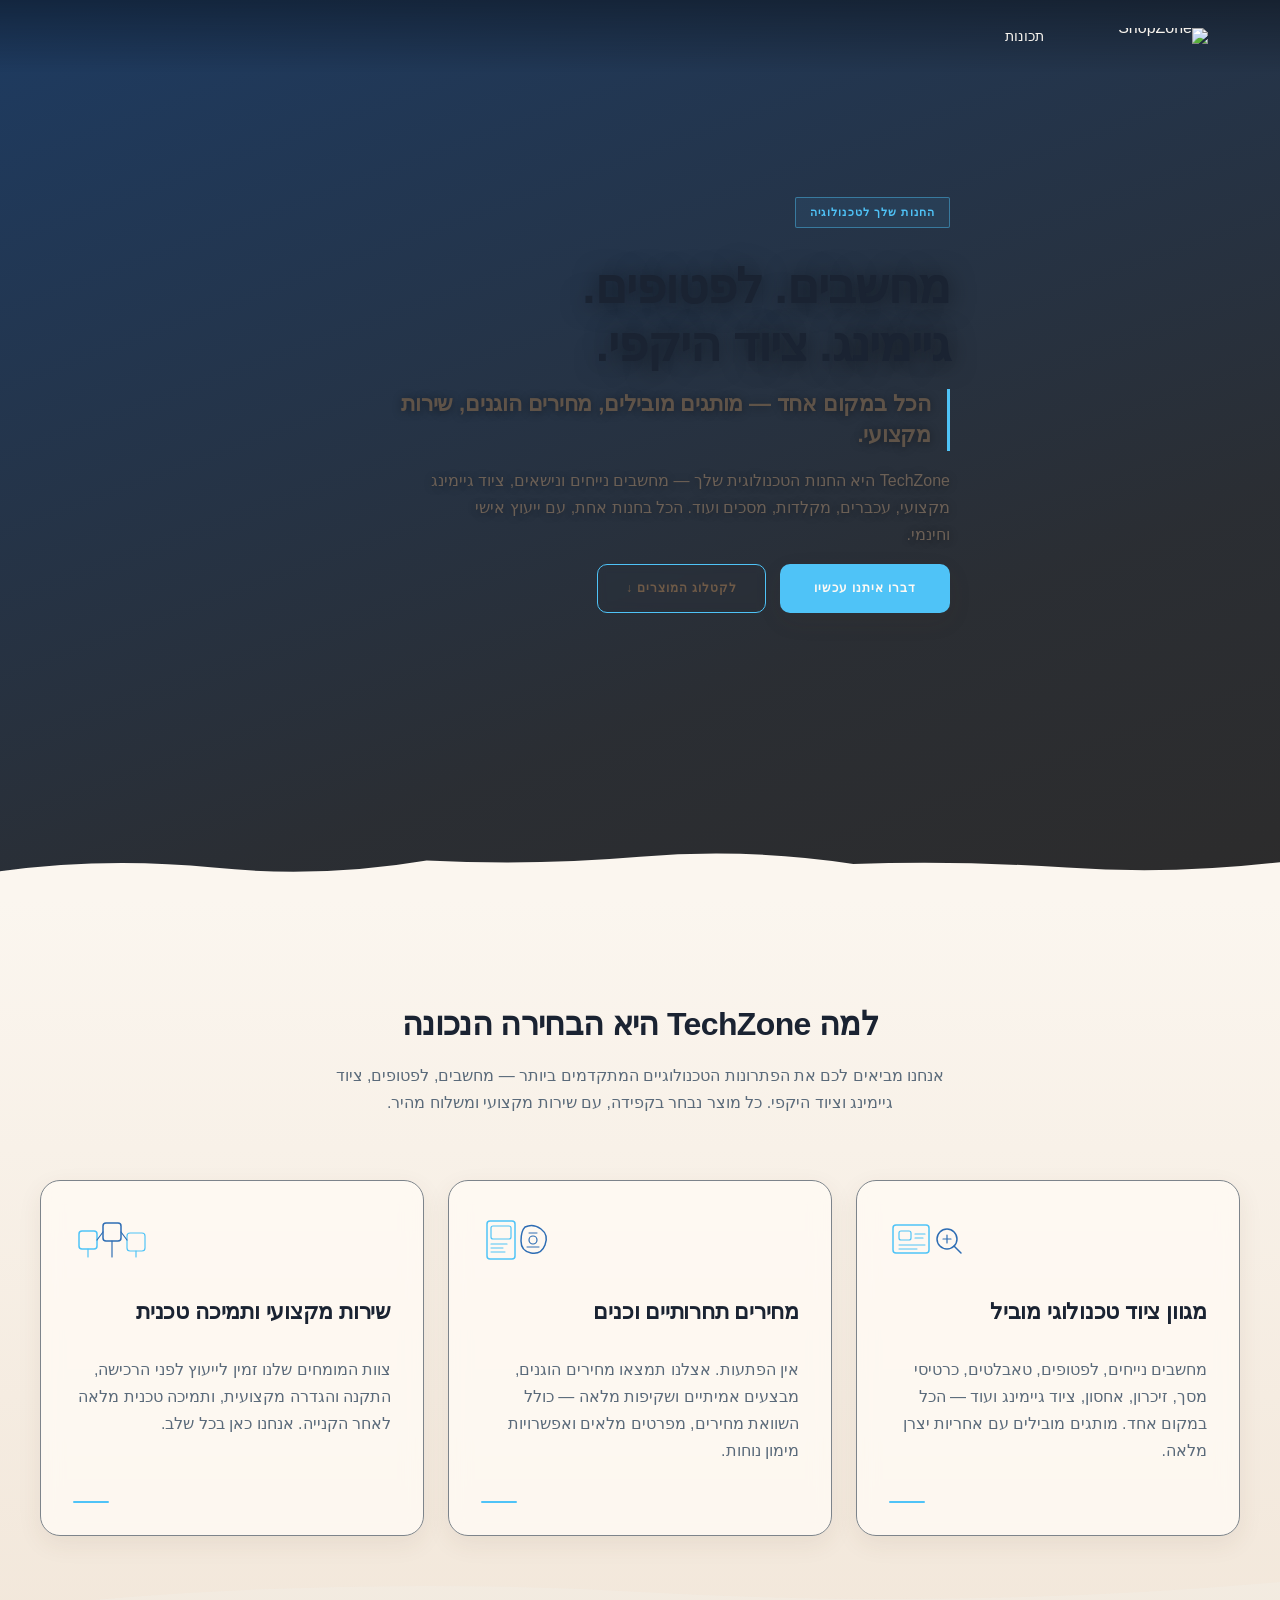
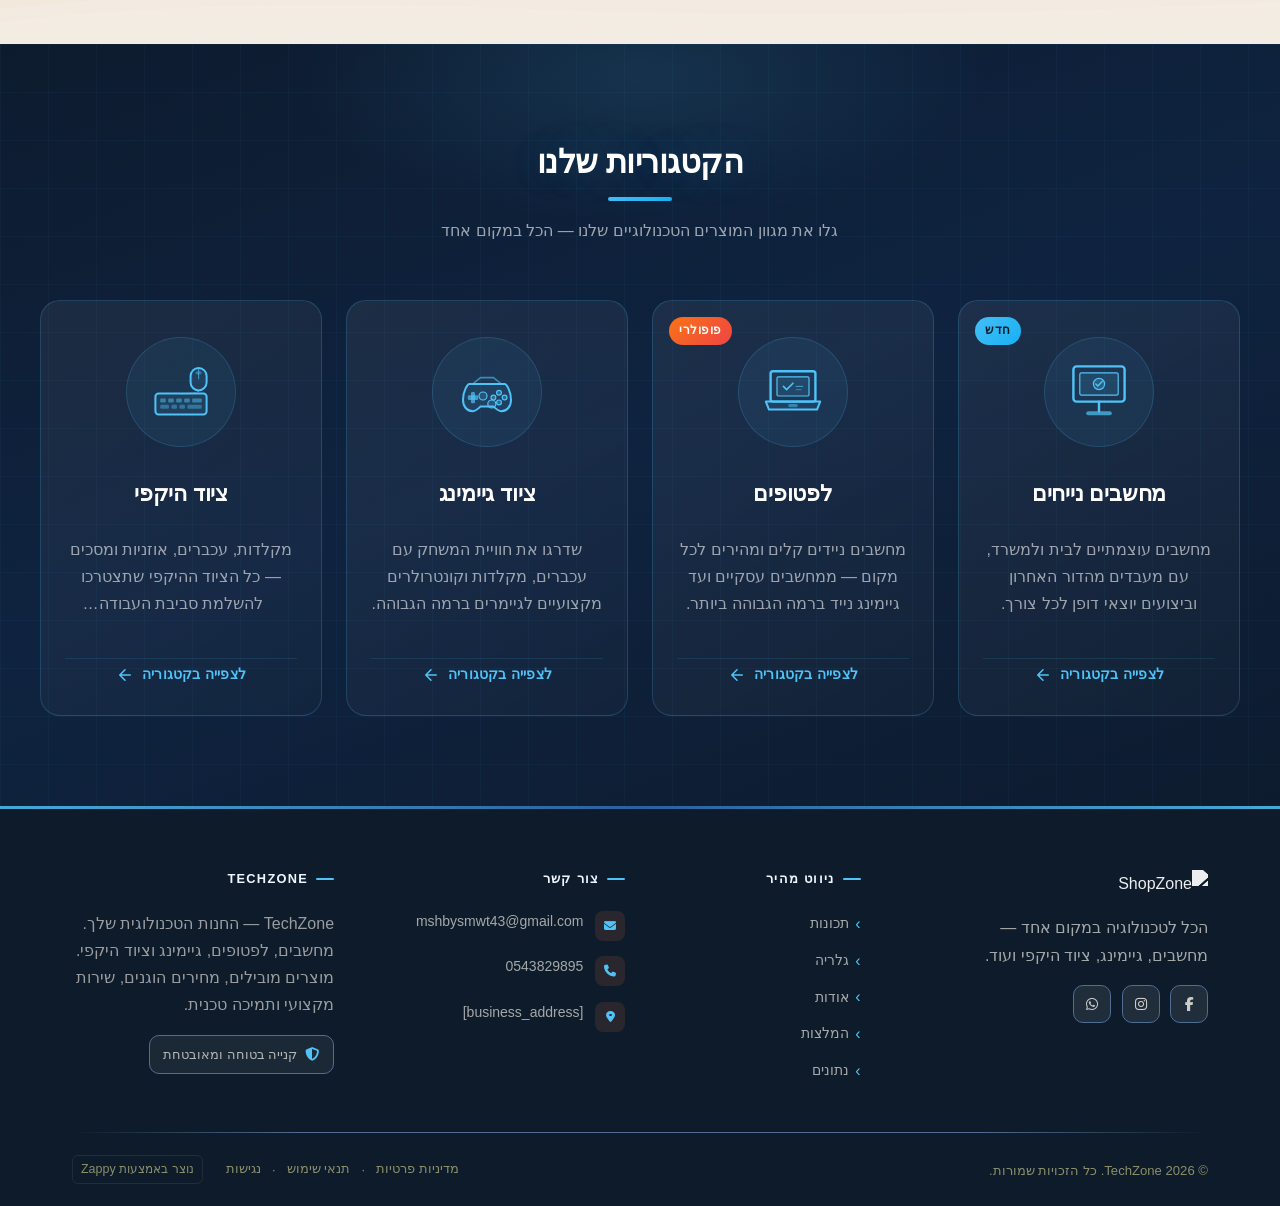
==== commit c57edd29: "Background sync: Progressive GitHub Sync" ====
--- a/index.html
+++ b/index.html
@@ -1017,7 +1017,7 @@
 </script>
   
   <main>
-    <section class="index-hero-section" data-layout-spec="בית-hero" dir="rtl" data-hero-type="fullscreen-scrim" data-zappy-section="true" id="hero">
+    <section class="index-hero-section" data-layout-spec="בית-hero" dir="rtl" data-hero-type="fullscreen-scrim" data-zappy-section="true" style="opacity: 1;" id="zappy-section-0" data-zappy-content-align="upper-center"><style data-zappy-align-style="true">#zappy-section-0 { overflow: hidden !important; } #zappy-section-0 > [data-zappy-align-target] { margin-top: auto !important; margin-bottom: auto !important; margin-left: auto !important; margin-right: auto !important; transform: translate(0px, -67px) !important; align-items: center !important; justify-content: center !important; } #zappy-section-0 > [data-zappy-align-target] > * { justify-content: center !important; }  @media (max-width: 768px) { #zappy-section-0 > [data-zappy-align-target] { align-items: center !important; margin-left: auto !important; margin-right: auto !important; transform: translateY(-67px) !important; } #zappy-section-0 > [data-zappy-align-target] > * { margin-left: auto !important; margin-right: auto !important; } }</style>
   <!-- Background Image -->
   <div class="index-hero-bg" style="background-image: url('assets/site-index-hero-image-1-1775241891727-wru6cg.webp?v=1775241891727'); background-size: cover; background-position: center;"></div>
 
@@ -1025,15 +1025,15 @@
   <div class="index-hero-scrim" aria-hidden="true"></div>
 
   <!-- Content -->
-  <div class="index-hero-inner">
+  <div class="index-hero-inner" data-zappy-align-target="true" >
     <div class="index-hero-content">
-      <span class="index-hero-eyebrow">החנות שלך לטכנולוגיה</span>
-      <h1 class="index-hero-h1">מחשבים. לפטופים.<br>גיימינג. ציוד היקפי.</h1>
-      <h3 class="index-hero-h3">הכל במקום אחד — מותגים מובילים, מחירים הוגנים, שירות מקצועי.</h3>
+      <p><span class="index-hero-eyebrow">החנות שלך לטכנולוגיה</span>
+      </p><h1 class="index-hero-h1" >מחשבים. לפטופים.<br>גיימינג. ציוד היקפי.</h1>
+      <h3 class="index-hero-h3" >הכל במקום אחד — מותגים מובילים, מחירים הוגנים, שירות מקצועי.</h3>
       <p class="index-hero-body">TechZone היא החנות הטכנולוגית שלך — מחשבים נייחים ונישאים, ציוד גיימינג מקצועי, עכברים, מקלדות, מסכים ועוד. הכל בחנות אחת, עם ייעוץ אישי וחינמי.</p>
       <div class="index-hero-ctas">
-        <a href="#contact" class="index-hero-btn-primary">דברו איתנו עכשיו</a>
-        <a href="#showcase" class="index-hero-btn-secondary">לקטלוג המוצרים ↓</a>
+        <a href="#contact" class="index-hero-btn-primary" data-element-type="button" data-element-id="btn-1775244104118-qs9hbetua" data-native-element="true" style="outline: none;">דברו איתנו עכשיו</a>
+        <a href="#showcase" class="index-hero-btn-secondary" data-element-type="button" data-element-id="btn-1775244104118-ug0zmo5sj" data-native-element="true" style="outline: none;">לקטלוג המוצרים ↓</a>
       </div>
     </div>
   </div>
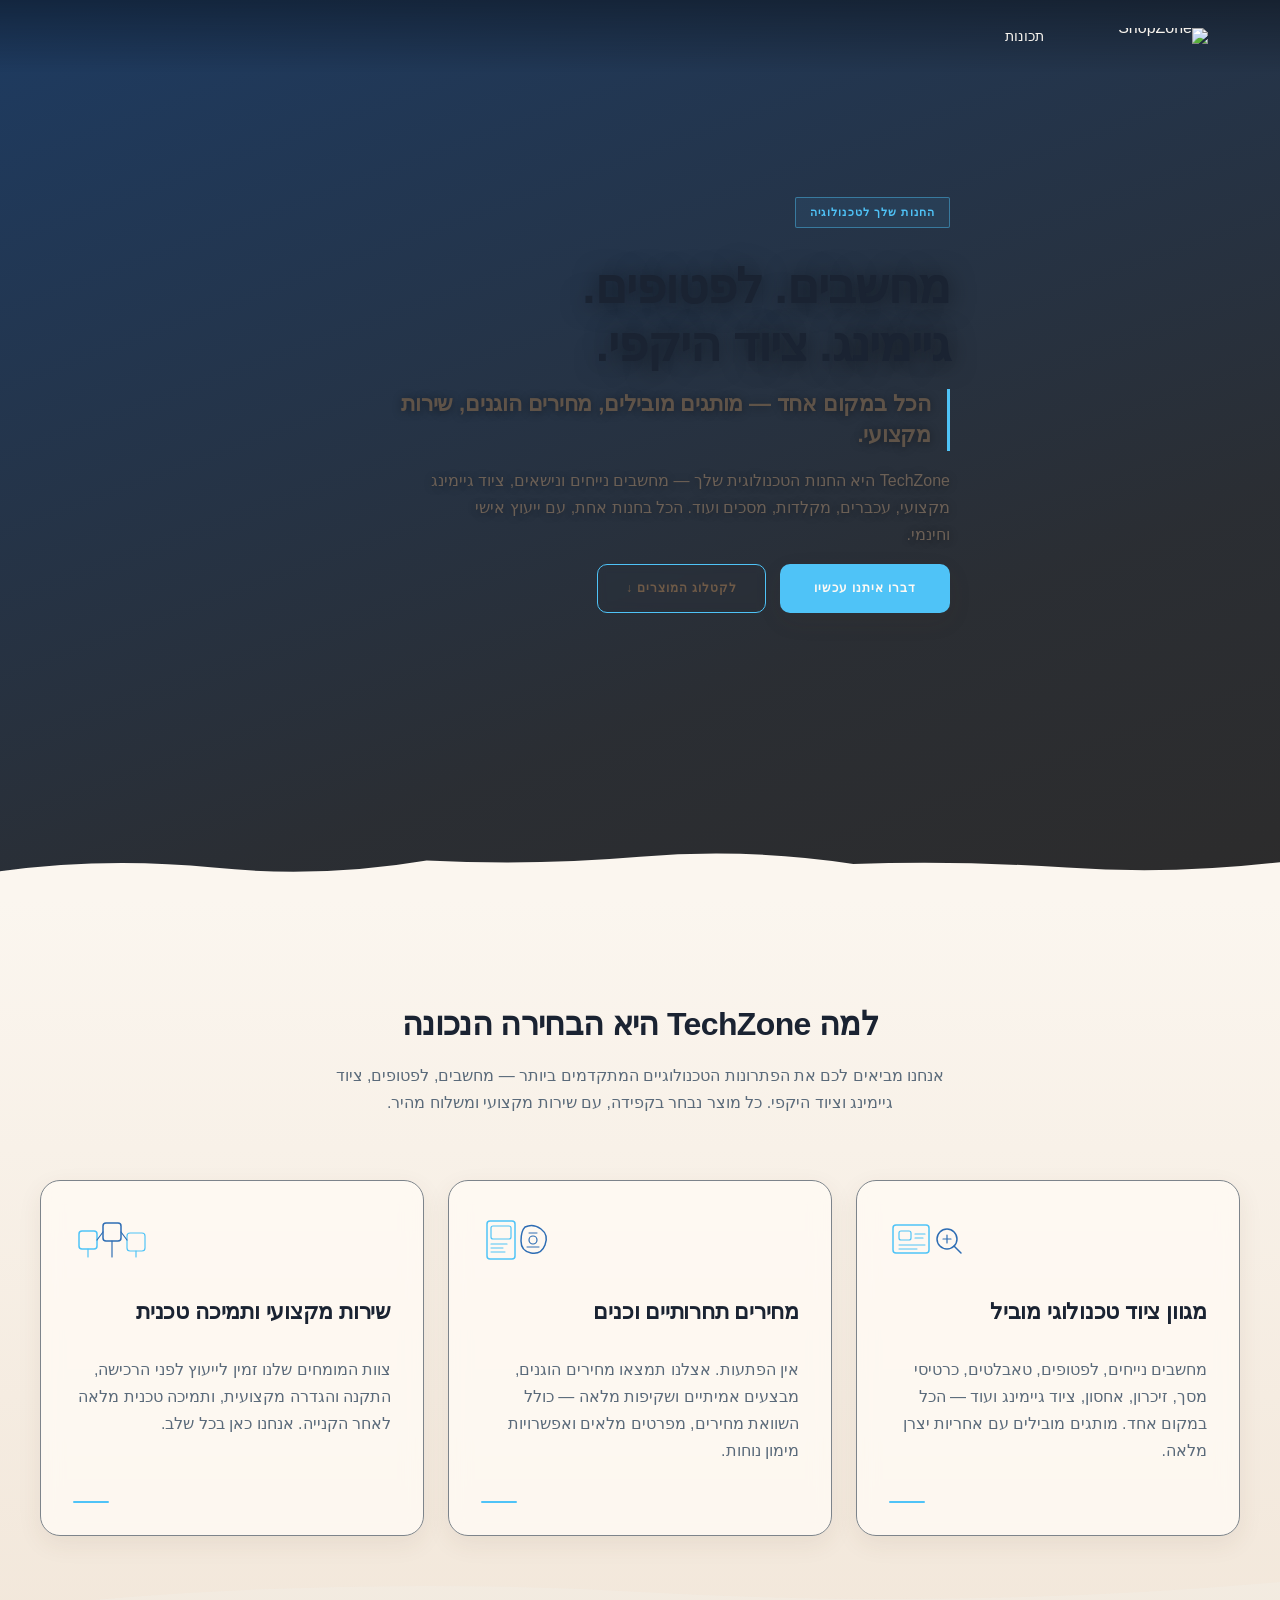
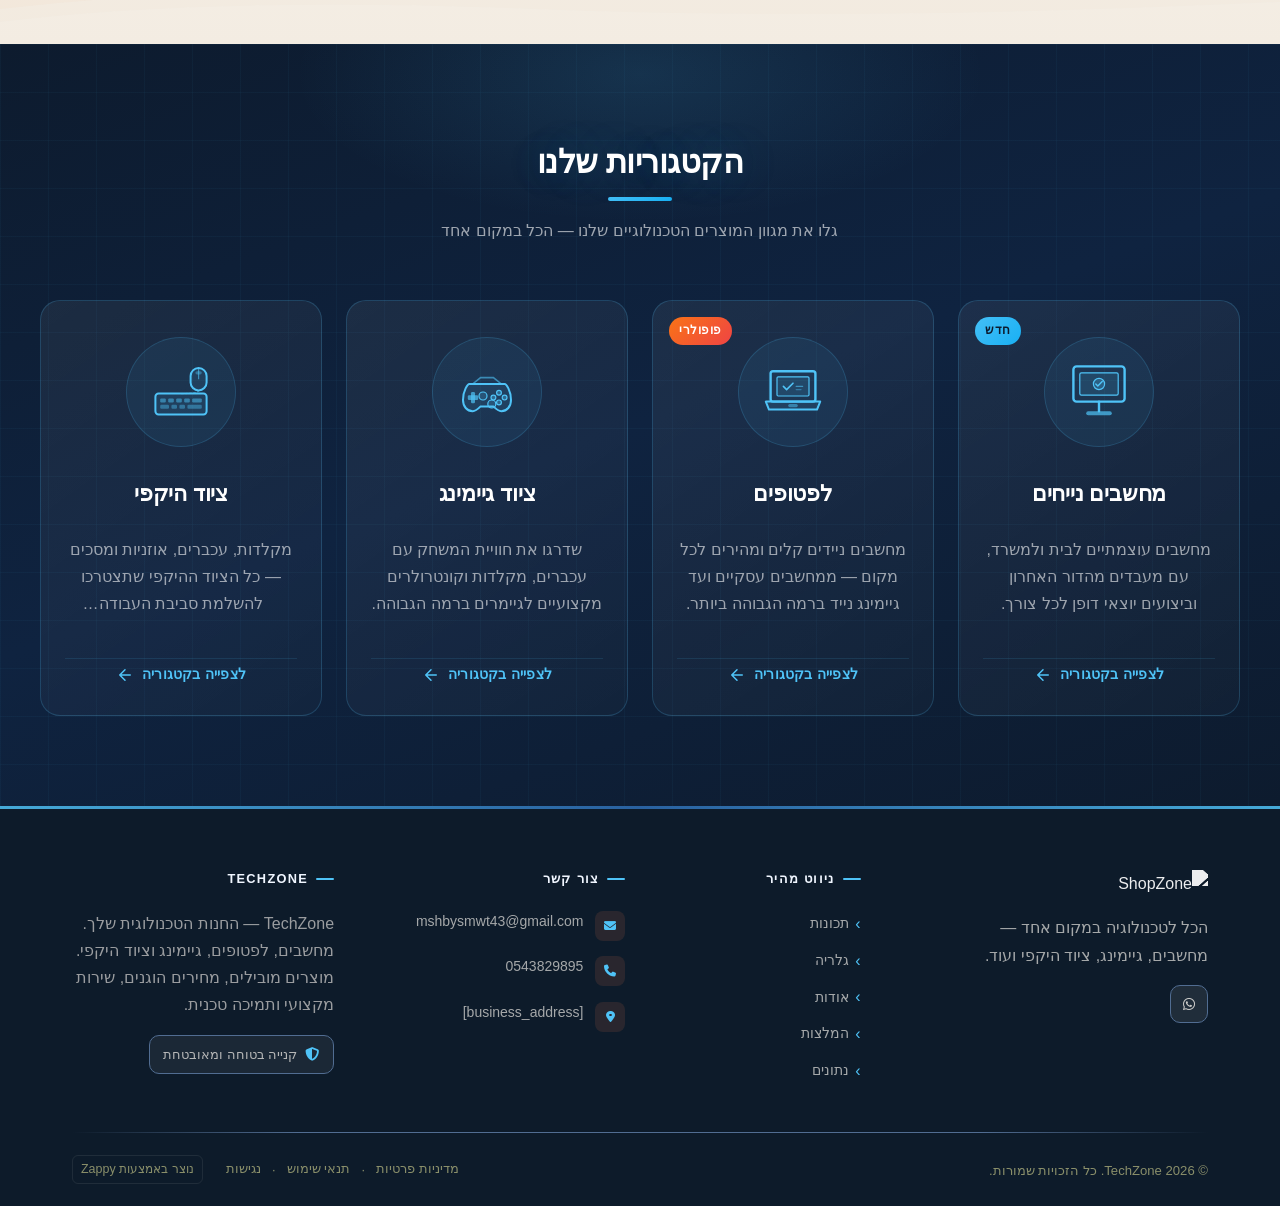
==== commit 0240c79d: "Background sync: Progressive GitHub Sync" ====
--- a/index.html
+++ b/index.html
@@ -1316,8 +1316,8 @@
         </a>
         <p class="footer-tagline">הכל לטכנולוגיה במקום אחד — מחשבים, גיימינג, ציוד היקפי ועוד.</p><p></p>
         <div class="footer-social">
-          <a href="[facebook_handle]" aria-label="Facebook"><i class="fab fa-facebook-f"></i></a>
-          <a href="[instagram_handle]" aria-label="Instagram"><i class="fab fa-instagram"></i></a>
+          <a href="#" aria-label="Facebook" style="display:none !important;"><i class="fab fa-facebook-f"></i></a>
+          <a href="#" aria-label="Instagram" style="display:none !important;"><i class="fab fa-instagram"></i></a>
           <a href="https://wa.me/972543829895" aria-label="WhatsApp"><i class="fab fa-whatsapp"></i></a>
         </div>
       </div>
